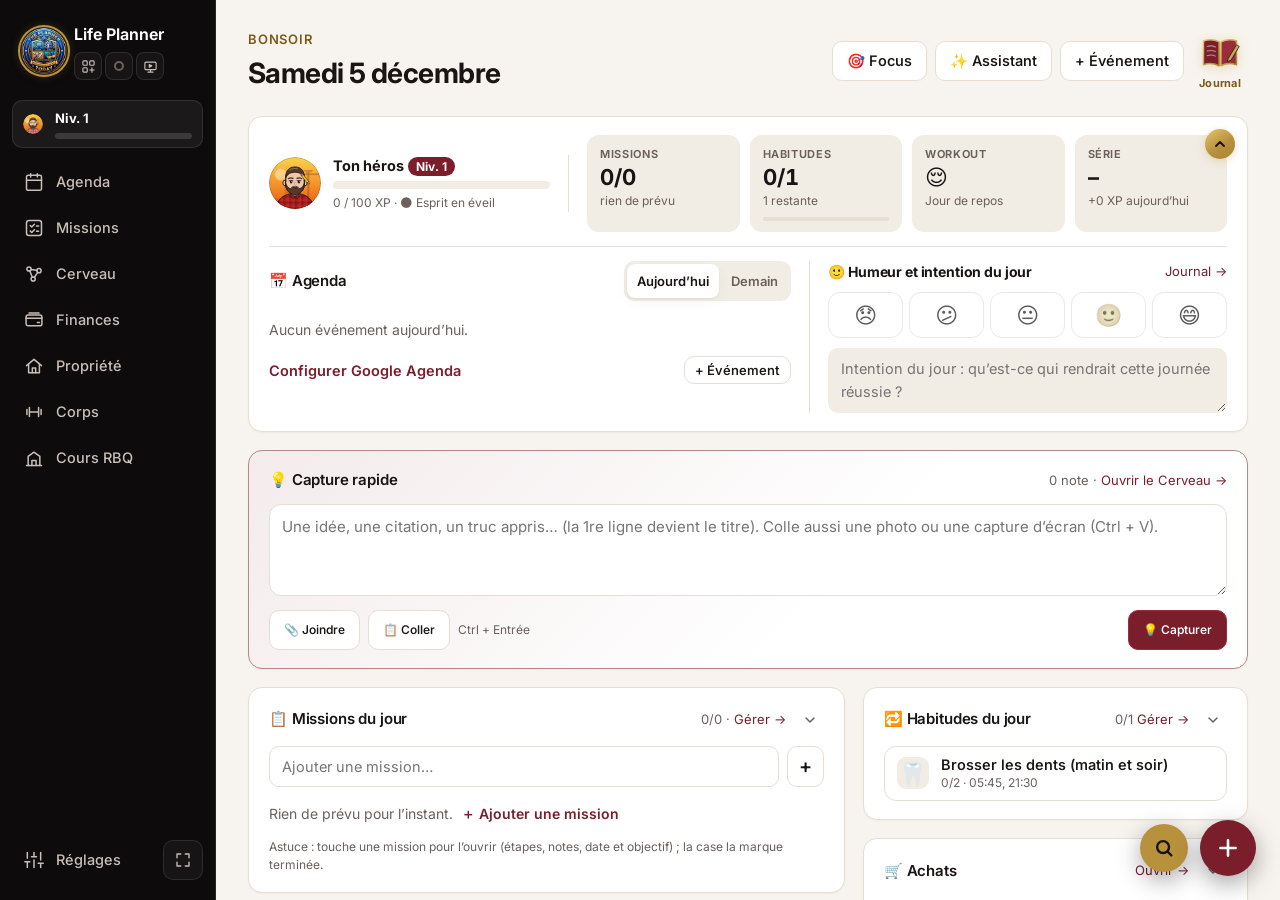
==== index.html @ 1812840e "Gold search button next to the + button; remove the small + and search icons from the menu Co-Author" ====
<!doctype html>
<html lang="fr">
<head>
  <meta charset="utf-8">
  <meta name="viewport" content="width=device-width, initial-scale=1, viewport-fit=cover">
  <title>Life Planner</title>
  <meta name="theme-color" content="#0a0909">
  <link rel="preconnect" href="https://fonts.googleapis.com">
  <link rel="preconnect" href="https://fonts.gstatic.com" crossorigin>
  <link rel="stylesheet" href="https://fonts.googleapis.com/css2?family=Inter:wght@400;500;600;700&display=swap">
  <link rel="manifest" href="manifest.webmanifest">
  <link rel="icon" href="icons/logo.png" type="image/png">
  <link rel="stylesheet" href="css/styles.css">
</head>
<body>
  <div class="app">
    <nav class="rail" id="rail" aria-label="Navigation principale">
      <div class="brand">
        <a href="#/today" class="brand-logo" id="brand-logo" title="Aujourd'hui" aria-label="Aujourd'hui"><img class="logo-img round" src="icons/logo.png" alt="" width="32" height="32"></a>
        <div class="brand-main">
          <span>Life Planner</span>
          <div class="brand-tools">
            <button type="button" class="brand-ico" id="brand-launch" aria-label="Lanceur" title="Lanceur" aria-haspopup="true" aria-expanded="false">
              <svg viewBox="0 0 24 24"><rect x="3" y="3" width="7" height="7" rx="1.5"/><rect x="14" y="3" width="7" height="7" rx="1.5"/><rect x="3" y="14" width="7" height="7" rx="1.5"/><path d="M14 17.5h7M17.5 14v7"/></svg>
            </button>
            <button type="button" class="brand-ico sync-dot" id="sync-dot" aria-label="État de la synchro" title="Synchro"><i></i></button>
            <button type="button" class="brand-ico" id="brand-video" aria-label="Espace vidéo" title="Espace vidéo : un coin réservé pour une vidéo">
              <svg viewBox="0 0 24 24"><rect x="3" y="5" width="18" height="12" rx="2"/><path d="M8 21h8M12 17v4M10 9l4 2-4 2z"/></svg>
            </button>
          </div>
        </div>
      </div>
      <a href="#/hero" data-route="hero" class="hero-mini" id="hero-mini" aria-label="Ton héros"></a>
      <a href="#/today" data-route="today">
        <svg viewBox="0 0 24 24"><circle cx="12" cy="12" r="4"/><path d="M12 2v2M12 20v2M4.9 4.9l1.4 1.4M17.7 17.7l1.4 1.4M2 12h2M20 12h2M4.9 19.1l1.4-1.4M17.7 6.3l1.4-1.4"/></svg>
        <span>Aujourd'hui</span>
      </a>
      <a href="#/missions" data-route="missions">
        <svg viewBox="0 0 24 24"><rect x="3" y="3" width="18" height="18" rx="3"/><path d="M7.5 9l1.8 1.8L12.5 7.5M7.5 15.5l1.8 1.8 3.2-3.3M15 9.5h2.5M15 16h2.5"/></svg>
        <span>Missions</span>
      </a>
      <a href="#/brain" data-route="brain">
        <svg viewBox="0 0 24 24"><circle cx="6" cy="6" r="2.5"/><circle cx="18" cy="8" r="2.5"/><circle cx="11" cy="18" r="2.5"/><path d="M8.4 6.5l7.2 1M7 8.3l2.9 7.4M16.6 10.1l-4.2 5.8"/></svg>
        <span>Cerveau</span>
      </a>
      <a href="#/day" data-route="week">
        <svg viewBox="0 0 24 24"><rect x="3" y="4" width="18" height="18" rx="2"/><path d="M16 2v4M8 2v4M3 10h18"/></svg>
        <span>Agenda</span>
      </a>
      <a href="#/finance" data-route="finance">
        <svg viewBox="0 0 24 24"><rect x="2.5" y="6" width="19" height="13" rx="2.5"/><path d="M2.5 10h19"/><path d="M16 15h2.5"/><path d="M6 3.5h12"/></svg>
        <span>Finances</span>
      </a>
      <a href="#/propriete" data-route="propriete">
        <svg viewBox="0 0 24 24"><path d="M3 11.5 12 4l9 7.5"/><path d="M5.5 9.5V20h13V9.5"/><path d="M10 20v-5.5h4V20"/></svg>
        <span>Propriété</span>
      </a>
      <a href="#/workout" data-route="workout">
        <svg viewBox="0 0 24 24"><path d="M6.5 6.5v11M17.5 6.5v11M3.5 9v6M20.5 9v6M6.5 12h11"/></svg>
        <span>Corps</span>
      </a>
      <a href="#/rbq" data-route="rbq">
        <svg viewBox="0 0 24 24"><path d="M3 21h18"/><path d="M5 21V10l7-5 7 5v11"/><path d="M9.5 21v-6h5v6"/></svg>
        <span>Cours RBQ</span>
      </a>
      <button type="button" class="rail-more" id="rail-more" aria-label="Plus d’onglets">
        <svg viewBox="0 0 24 24"><circle cx="5" cy="12" r="1.6"/><circle cx="12" cy="12" r="1.6"/><circle cx="19" cy="12" r="1.6"/></svg>
        <span>Plus</span>
      </button>
      <div class="rail-foot">
        <a href="#/settings" data-route="settings">
          <svg viewBox="0 0 24 24"><path d="M4 21v-7M4 10V3M12 21v-9M12 8V3M20 21v-5M20 12V3M1 14h6M9 8h6M17 16h6"/></svg>
          <span>Réglages</span>
        </a>
        <button type="button" class="rail-fs" id="brand-fs" aria-label="Plein écran" title="Plein écran (F11)" hidden>
          <svg viewBox="0 0 24 24"><path d="M4 9V4h5M20 9V4h-5M4 15v5h5M20 15v5h-5"/></svg>
        </button>
      </div>
    </nav>
    <main id="view" tabindex="-1"></main>
  </div>
  <button type="button" id="to-top" hidden aria-label="Remonter en haut de la page" title="Remonter en haut"><svg viewBox="0 0 24 24"><path d="M12 19V5M5 12l7-7 7 7"/></svg></button>
  <div id="fab-dock"><button type="button" id="gs-fab" aria-label="Rechercher" title="Rechercher (Ctrl + K)"><svg viewBox="0 0 24 24"><circle cx="11" cy="11" r="6.5"/><path d="m20 20-4.2-4.2"/></svg></button><button type="button" id="qa-fab" aria-label="Ajout rapide" title="Ajout rapide"><svg viewBox="0 0 24 24"><path d="M12 5v14M5 12h14"/></svg></button></div>
  <div id="modal-root"></div>
  <div id="toast" role="status" aria-live="polite"></div>
  <div id="xp-pops" aria-live="polite"></div>
  <script type="module" src="js/app.js"></script>
</body>
</html>
---- css/styles.css ----
/* Thème noir, or et bordeaux : noir profond, bordeaux (couleur principale) et or (touches de luxe).
   Windows en mode sombre : noir. En mode clair : version ivoire assortie (même menu noir). */
:root {
  --bg: #f7f4ef;
  --surface: #ffffff;
  --surface-2: #f1ece4;
  --border: #e6ded3;
  --text: #1a1414;
  --muted: #6b605b;
  --accent: #7a1e2c;
  --accent-soft: #f6e6e8;
  --accent-text: #ffffff;
  --burgundy: #7a1e2c;
  --burgundy-line: #9b2c3a;
  --gold: #b8913d;
  --gold-soft: #faf3e3;
  --gold-text: #7a5a14;
  --gold-border: #e8d7ae;
  --warn: #7a5a14;
  --warn-soft: #faf3e3;
  --danger: #d92d20;
  --ok: #1f7a4d;
  --rail-bg: #0d0b0b;
  --rail-text: #c9bfb9;
  --rail-dim: #8e837d;
  --rail-hover: rgba(255, 255, 255, .06);
  --rail-active: rgba(122, 30, 44, .5);
  --rail-line: rgba(255, 255, 255, .1);
  --shadow: 0 1px 2px rgba(26, 20, 20, .05), 0 4px 14px rgba(26, 20, 20, .04);
  --radius: 14px;
  --rail-w: 216px;
  color-scheme: light;
}
@media (prefers-color-scheme: dark) {
  :root:not([data-theme="light"]) {
    --bg: #0a0909; --surface: #141112; --surface-2: #1b1617; --border: #2a2123;
    --text: #f2ede6; --muted: #a89e98; --accent: #c9505f; --accent-soft: #2a1a1e; --accent-text: #ffffff;
    --burgundy: #7a1e2c; --burgundy-line: #9b2c3a;
    --gold: #c9a24a; --gold-soft: #1f1810; --gold-text: #e6cc8a; --gold-border: #4a3b1a;
    --warn: #e6cc8a; --warn-soft: #241c10; --danger: #f87171; --ok: #6fbf8e;
    --rail-bg: #050404; --rail-text: #b8ada7; --rail-dim: #7a6e68; --rail-hover: rgba(255,255,255,.05); --rail-active: rgba(122,30,44,.32); --rail-line: #231c1d;
    --shadow: 0 1px 2px rgba(0,0,0,.4), 0 4px 16px rgba(0,0,0,.3);
    color-scheme: dark;
  }
}
:root[data-theme="dark"] {
  --bg: #0a0909; --surface: #141112; --surface-2: #1b1617; --border: #2a2123;
  --text: #f2ede6; --muted: #a89e98; --accent: #c9505f; --accent-soft: #2a1a1e; --accent-text: #ffffff;
  --burgundy: #7a1e2c; --burgundy-line: #9b2c3a;
  --gold: #c9a24a; --gold-soft: #1f1810; --gold-text: #e6cc8a; --gold-border: #4a3b1a;
  --warn: #e6cc8a; --warn-soft: #241c10; --danger: #f87171; --ok: #6fbf8e;
  --rail-bg: #050404; --rail-text: #b8ada7; --rail-dim: #7a6e68; --rail-hover: rgba(255,255,255,.05); --rail-active: rgba(122,30,44,.32); --rail-line: #231c1d;
  --shadow: 0 1px 2px rgba(0,0,0,.4), 0 4px 16px rgba(0,0,0,.3);
  color-scheme: dark;
}

* { box-sizing: border-box; }
html, body { height: 100%; margin: 0; }
body {
  background: var(--bg);
  color: var(--text);
  font: 15px/1.5 "Segoe UI Variable Text", "Segoe UI", system-ui, sans-serif;
  -webkit-font-smoothing: antialiased;
  overflow: hidden;
}
h1, h2, h3 { font-family: "Segoe UI Variable Display", "Segoe UI", system-ui, sans-serif; margin: 0; letter-spacing: -.01em; }
h1 { font-size: 28px; font-weight: 650; }
h2 { font-size: 16px; font-weight: 650; }
a { color: var(--accent); text-decoration: none; }
button, input, select, textarea { font: inherit; color: inherit; }
.muted { color: var(--muted); }
[hidden] { display: none !important; }

/* ---------- Mise en page ---------- */
.app { display: flex; height: 100%; }
.rail {
  width: var(--rail-w); flex: none; display: flex; flex-direction: column; gap: 2px;
  padding: 18px 12px; background: var(--surface); border-right: 1px solid var(--border);
}
.brand { display: flex; align-items: center; gap: 10px; font-weight: 650; font-size: 16px; padding: 4px 10px 18px; }
.rail a {
  display: flex; align-items: center; gap: 12px; padding: 10px 12px; border-radius: 10px;
  color: var(--muted); font-weight: 550; min-height: 44px;
}
.rail a svg { width: 20px; height: 20px; fill: none; stroke: currentColor; stroke-width: 1.8; stroke-linecap: round; stroke-linejoin: round; flex: none; }
.rail a:hover { background: var(--surface-2); color: var(--text); }
.rail a.active { background: var(--accent-soft); color: var(--accent); }
.rail .rail-bottom { margin-top: auto; }
main { flex: 1; min-width: 0; overflow-y: auto; padding: 28px 32px 48px; outline: none; }
body.ink-mode .rail { display: none; }
body.ink-mode main { padding: 0; overflow: hidden; }

@media (max-width: 900px) {
  :root { --rail-w: 68px; }
  .rail span, .brand span { display: none; }
  .rail a { justify-content: center; }
  .brand { justify-content: center; padding: 4px 0 18px; }
}
.rail-more { display: none; }
@media (max-width: 600px) {
  .app { flex-direction: column-reverse; }
  .rail { width: 100%; flex-direction: row; justify-content: space-around; padding: 4px 4px calc(4px + env(safe-area-inset-bottom)); border-right: 0; border-top: 1px solid var(--border); gap: 0; }
  .brand { display: none; }
  .rail .rail-bottom { margin-top: 0; }
  /* Barre du bas : 4 onglets + « Plus » (le reste, Réglages et le héros sont dans « Plus ») */
  .rail a.nav-extra, .rail a[data-route="settings"], .rail .hero-mini { display: none !important; }
  .rail a, .rail-more { flex: 1; flex-direction: column; gap: 2px; padding: 6px 2px !important; min-height: 52px; justify-content: center; align-items: center; border-radius: 12px; }
  .rail a span, .rail-more span { display: block !important; font-size: 10.5px; font-weight: 600; }
  .rail-more { display: flex; border: 0; background: none; color: var(--muted); cursor: pointer; font: inherit; }
  .rail-more svg { width: 20px; height: 20px; fill: currentColor; stroke: none; }
  .rail-more.active { background: var(--accent-soft); color: var(--accent); }
  main { padding: 18px 14px 28px; }
  h1 { font-size: 24px; }
  #focus-timer { right: 10px; bottom: calc(76px + env(safe-area-inset-bottom)); }
  body.has-timer #xp-pops { bottom: 160px; }
  #xp-pops { right: 12px; bottom: 80px; }
  #toast { bottom: 84px; }
}
.more-sheet { display: grid; gap: 6px; }
.more-sheet a { display: flex; align-items: center; gap: 14px; padding: 12px 14px; border-radius: 12px; color: var(--text); background: var(--surface-2); font-weight: 600; min-height: 52px; }
.more-sheet a.active { background: var(--accent-soft); color: var(--accent); }
.more-sheet svg { width: 22px; height: 22px; fill: none; stroke: currentColor; stroke-width: 1.8; stroke-linecap: round; stroke-linejoin: round; flex: none; }
.more-sheet svg.avatar { width: 30px; height: 30px; stroke: none; }

/* ---------- En-têtes ---------- */
.page-head { display: flex; align-items: flex-end; justify-content: space-between; gap: 16px; flex-wrap: wrap; margin-bottom: 22px; }
.eyebrow { margin: 0 0 2px; color: var(--muted); font-size: 13px; font-weight: 600; text-transform: uppercase; letter-spacing: .06em; }
.head-actions { display: flex; align-items: center; gap: 8px; flex-wrap: wrap; }
/* Aujourd'hui : bouton image du journal (écrire à la main) */
.journal-btn { display: inline-flex; flex-direction: column; align-items: center; gap: 1px; padding: 2px 6px; border-radius: 12px; color: var(--gold-text, var(--gold)); text-decoration: none; transition: transform .12s, background .12s; }
.journal-btn svg { width: 44px; height: 44px; display: block; filter: drop-shadow(0 2px 6px rgba(201, 162, 74, .3)); }
.journal-btn span { font-size: 11px; font-weight: 700; letter-spacing: .03em; }
.journal-btn:hover, .journal-btn:focus-visible { transform: translateY(-1px) scale(1.05); background: var(--surface-2); }

/* ---------- Boutons & champs ---------- */
.btn {
  display: inline-flex; align-items: center; justify-content: center; gap: 6px;
  min-height: 40px; padding: 0 14px; border-radius: 10px; border: 1px solid var(--border);
  background: var(--surface); color: var(--text); font-weight: 550; cursor: pointer; white-space: nowrap;
}
.btn:hover { background: var(--surface-2); }
.btn.primary { background: var(--accent); border-color: var(--accent); color: var(--accent-text); }
.btn.primary:hover { filter: brightness(1.07); }
.btn.danger { color: var(--danger); }
.btn.icon { width: 40px; padding: 0; font-size: 20px; }
.btn.sm { min-height: 30px; width: 30px; font-size: 16px; border-radius: 8px; }
.btn:disabled { opacity: .5; cursor: default; }
.link { background: none; border: 0; padding: 0; color: var(--accent); cursor: pointer; font-weight: 600; }
input[type="text"], input[type="date"], input[type="time"], input:not([type]), select, textarea {
  border: 1px solid var(--border); background: var(--surface); border-radius: 10px; padding: 9px 12px; min-height: 40px; width: 100%;
}
input:focus, select:focus, textarea:focus { outline: 2px solid var(--accent); outline-offset: -1px; border-color: transparent; }
textarea { resize: vertical; field-sizing: content; min-height: 80px; line-height: 1.55; }
.form { display: grid; gap: 14px; }
.form label { display: grid; gap: 6px; font-size: 13px; font-weight: 600; color: var(--muted); }
.form .row { display: grid; grid-template-columns: 1fr 1fr; gap: 12px; align-items: end; }
.form label.check { display: flex; align-items: center; gap: 8px; min-height: 40px; color: var(--text); font-size: 14px; }
.check input { width: 18px; height: 18px; accent-color: var(--accent); }

/* ---------- Cartes ---------- */
.card { background: var(--surface); border: 1px solid var(--border); border-radius: var(--radius); padding: 18px 20px; box-shadow: var(--shadow); min-width: 0; }
.card-head { display: flex; align-items: center; justify-content: space-between; gap: 8px; margin-bottom: 12px; }
.grid { display: grid; gap: 18px; }
.today-grid { grid-template-columns: repeat(auto-fit, minmax(320px, 1fr)); align-items: start; }
.today-grid .wide { grid-column: 1 / -1; }
.empty, .empty-sm { color: var(--muted); }
.empty { padding: 40px; text-align: center; }
.empty-sm { font-size: 14px; padding: 6px 0; list-style: none; }

.sync { font-size: 12px; color: var(--muted); display: inline-flex; align-items: center; gap: 6px; }
.sync::before { content: ""; width: 8px; height: 8px; border-radius: 50%; background: var(--muted); }
.sync.live::before { background: var(--ok); }
.sync.cache::before { background: var(--warn); }

/* ---------- Événements ---------- */
ul { margin: 0; padding: 0; list-style: none; }
.evs { display: grid; gap: 6px; }
.ev {
  display: flex; gap: 10px; align-items: baseline; padding: 8px 10px; border-radius: 10px; cursor: pointer;
  background: color-mix(in srgb, var(--c) 12%, var(--surface)); border-left: 3px solid var(--c);
}
.ev:hover { background: color-mix(in srgb, var(--c) 20%, var(--surface)); }
.ev-time { font-size: 12px; font-weight: 650; color: var(--muted); min-width: 56px; font-variant-numeric: tabular-nums; }
.ev-title { font-weight: 550; overflow-wrap: anywhere; }
.ev.past { opacity: .55; }

/* ---------- Tâches ---------- */
.add-row { display: flex; gap: 8px; margin-bottom: 10px; }
.tasks { display: grid; gap: 2px; }
.task { border-radius: 10px; }
.task.open { background: var(--surface-2); padding-bottom: 8px; }
.task-row { display: flex; align-items: center; gap: 6px; padding: 2px 2px 2px 2px; border-radius: 8px; }
.task-row:hover { background: var(--surface-2); }
.task label, .sub label { display: flex; align-items: center; gap: 10px; flex: 1; min-width: 0; cursor: pointer; min-height: 36px; }
.task input[type="checkbox"] { width: 20px; height: 20px; flex: none; accent-color: var(--accent); }
.task span { overflow-wrap: anywhere; }
.task-row { align-items: flex-start; }
.task-row > .exp, .task-row > .x { margin-top: 3px; }
.t-main { flex: 1; min-width: 0; display: grid; }
.task .t-title { padding: 6px 0; line-height: 1.35; overflow-wrap: break-word; hyphens: auto; }
.task-meta .t-del2 { min-height: 32px; padding: 0 10px; font-size: 13px; color: var(--danger); }
/* Colonnes étroites (Semaine) : le titre passe avant les boutons */
.day .task-row { gap: 2px; }
.day .task label { gap: 7px; }
.day .task input[type="checkbox"] { width: 18px; height: 18px; }
.day .task-row > .x { display: none; }
.day .task-row > .exp { width: 22px; }
.day .t-chips { padding-left: 25px; }
.day .task-meta label { flex-basis: 100%; }
.t-chips { display: flex; flex-wrap: wrap; gap: 4px; padding: 0 0 6px 30px; margin-top: -4px; min-width: 0; }
/* Étapes d'une mission : dépliées sous la mission par la pastille « ✓ n/m ▾ » */
.t-subs-toggle { cursor: pointer; font: inherit; }
.t-caret { display: inline-block; font-size: 10px; margin-left: 2px; transition: transform .15s; }
.task.subs-open .t-caret { transform: rotate(180deg); }
.t-subs { display: none; list-style: none; margin: -2px 0 8px 30px; padding: 4px 0 4px 12px; border-left: 2px solid var(--gold-border, var(--border)); }
.task.subs-open .t-subs { display: grid; gap: 2px; }
.t-subs label { display: flex; align-items: center; gap: 8px; padding: 3px 0; font-size: 14px; cursor: pointer; }
.t-subs input { width: 16px; height: 16px; flex: none; accent-color: var(--ok); }
.t-subs li.done span { text-decoration: line-through; color: var(--muted); }
.t-chips .chip { max-width: 100%; overflow: hidden; text-overflow: ellipsis; }
.task.done .t-title, .sub.done span { color: var(--muted); text-decoration: line-through; }
.exp { border: 0; background: none; color: var(--muted); width: 30px; height: 30px; border-radius: 8px; cursor: pointer; font-size: 18px; flex: none; transition: transform .15s; }
.exp:hover { background: var(--border); color: var(--text); }
.task.open .exp { transform: rotate(90deg); color: var(--accent); }
.task-detail { padding: 2px 8px 0 32px; display: grid; gap: 6px; }
.sub label { min-height: 30px; font-size: 14px; gap: 8px; }
.sub input[type="checkbox"] { width: 16px !important; height: 16px !important; }
.sub { display: flex; align-items: center; border-radius: 6px; }
.sub:hover .x { opacity: 1; }
.subs { display: grid; }
.sub-bar { height: 4px; border-radius: 9px; background: var(--border); overflow: hidden; }
.sub-bar i { display: block; height: 100%; background: var(--ok); transition: width .3s; }
.add-sub input { min-height: 32px; padding: 5px 10px; font-size: 14px; background: var(--surface); }
.task-detail .notes { min-height: 54px; font-size: 14px; background: var(--surface); }
.hint { font-size: 12px; margin: 8px 0 0; }
.chip.ok { background: color-mix(in srgb, var(--ok) 16%, transparent); color: var(--ok); }
.x { border: 0; background: none; color: var(--muted); font-size: 20px; width: 32px; height: 32px; border-radius: 8px; cursor: pointer; opacity: 0; flex: none; }
.task-row:hover .x, .goal:hover .g-del, .pg:hover .x { opacity: 1; }
@media (hover: none) { .x { opacity: .6; } }
.x:hover { background: var(--surface-2); color: var(--danger); }
.chip { font-size: 12px; padding: 2px 8px; border-radius: 999px; background: var(--surface-2); color: var(--muted); white-space: nowrap; }
.chip.warn { background: var(--warn-soft); color: var(--warn); }

/* ---------- Humeur ---------- */
.moods { display: flex; gap: 6px; flex-wrap: wrap; }
.mood { width: 46px; height: 46px; border-radius: 12px; border: 1px solid var(--border); background: var(--surface); font-size: 22px; cursor: pointer; filter: grayscale(.7); opacity: .7; }
.mood.on { filter: none; opacity: 1; border-color: var(--accent); background: var(--accent-soft); }

/* ---------- Semaine ---------- */
.week { display: grid; grid-template-columns: repeat(7, minmax(150px, 1fr)); gap: 10px; overflow-x: auto; padding-bottom: 8px; }
.day { background: var(--surface); border: 1px solid var(--border); border-radius: 14px; padding: 12px; display: flex; flex-direction: column; gap: 10px; min-height: 340px; }
.day.is-today { border-color: var(--accent); box-shadow: 0 0 0 1px var(--accent); }
.day > header { display: flex; align-items: center; gap: 6px; }
.dow { font-size: 13px; font-weight: 650; color: var(--muted); text-transform: capitalize; }
.dnum { font-size: 22px; font-weight: 650; flex: 1; }
.is-today .dnum { color: var(--accent); }
.day .ev { padding: 6px 8px; flex-direction: column; gap: 0; }
.day .ev-time { min-width: 0; }
.day .task { font-size: 14px; }
.day .task-detail { padding-left: 6px; padding-right: 4px; }
.day .tasks { flex: 1; align-content: start; }
.add-mini input { min-height: 34px; padding: 6px 10px; font-size: 14px; background: var(--surface-2); border-color: transparent; }

/* ---------- Journal ---------- */
.journal-layout { display: grid; grid-template-columns: 250px 1fr; gap: 18px; align-items: start; }
.entries { padding: 10px; max-height: calc(100vh - 160px); overflow-y: auto; }
.entries h2 { padding: 6px 8px 10px; }
.entries a { display: grid; grid-template-columns: 28px 1fr; gap: 0 8px; padding: 8px; border-radius: 10px; color: var(--text); }
.entries a:hover { background: var(--surface-2); }
.entries a.on { background: var(--accent-soft); }
.entries a .m { grid-row: span 2; font-size: 20px; }
.entries a small { color: var(--muted); white-space: nowrap; overflow: hidden; text-overflow: ellipsis; }
.editor { display: grid; gap: 18px; }
.field h3 { font-size: 14px; font-weight: 650; margin-bottom: 8px; }
.field textarea { border-color: transparent; background: var(--surface-2); }
.saved { font-size: 12px; min-height: 18px; }
@media (max-width: 900px) { .journal-layout { grid-template-columns: 1fr; } .entries { max-height: 220px; } }

/* ---------- Pages manuscrites (aperçus) ---------- */
.ink-link { display: flex; gap: 14px; align-items: center; padding: 10px; border-radius: 12px; background: var(--surface-2); color: var(--text); }
.ink-link:hover { background: var(--accent-soft); }
.thumb { width: 72px; aspect-ratio: 1 / 1.414; border-radius: 6px; background: #fffdf8 center / cover no-repeat; border: 1px solid var(--border); flex: none; }
.pages { display: grid; grid-template-columns: repeat(auto-fill, minmax(170px, 1fr)); gap: 16px; margin-bottom: 28px; }
.pg { position: relative; display: grid; gap: 8px; color: var(--text); }
.pg .thumb { width: 100%; border-radius: 10px; box-shadow: var(--shadow); transition: transform .15s; }
.pg:hover .thumb { transform: translateY(-2px); }
.pg .t { font-weight: 600; font-size: 14px; overflow: hidden; text-overflow: ellipsis; white-space: nowrap; }
.pg small { color: var(--muted); }
.pg .x { position: absolute; top: 6px; right: 6px; background: var(--surface); box-shadow: var(--shadow); }
.pg.new .thumb { display: grid; place-items: center; font-size: 40px; color: var(--accent); background: var(--accent-soft); border-style: dashed; }
.section-title { font-size: 14px; color: var(--muted); font-weight: 650; margin: 0 0 12px; text-transform: uppercase; letter-spacing: .05em; }
.bg-pick { display: grid; grid-template-columns: repeat(4, 1fr); gap: 8px; }
.bg-pick label { display: grid; gap: 4px; justify-items: center; font-size: 12px; cursor: pointer; }
.bg-pick input { position: absolute; opacity: 0; pointer-events: none; }
.bg-pick .sw { width: 100%; aspect-ratio: 1 / 1.2; border-radius: 8px; border: 2px solid var(--border); background-color: #fffdf8; }
.bg-pick input:checked + .sw { border-color: var(--accent); }
.sw.lines { background-image: repeating-linear-gradient(#fffdf8 0 9px, #cfd8e6 9px 10px); }
.sw.grid { background-image: linear-gradient(#cfd8e6 1px, transparent 1px), linear-gradient(90deg, #cfd8e6 1px, transparent 1px); background-size: 10px 10px; }
.sw.dots { background-image: radial-gradient(#9aa6ba 1px, transparent 1.2px); background-size: 10px 10px; }

/* ---------- Éditeur manuscrit ---------- */
.ink-shell { display: flex; flex-direction: column; height: 100%; }
.ink-bar {
  display: flex; align-items: center; gap: 8px; padding: 8px 12px; flex-wrap: wrap;
  background: var(--surface); border-bottom: 1px solid var(--border); box-shadow: var(--shadow); z-index: 1;
}
.ink-title { max-width: 240px; font-weight: 600; border-color: transparent !important; background: transparent !important; }
.seg { display: inline-flex; background: var(--surface-2); border-radius: 12px; padding: 3px; gap: 2px; }
.seg button {
  min-width: 42px; height: 40px; border: 0; border-radius: 9px; background: transparent; cursor: pointer;
  display: grid; place-items: center; color: var(--muted);
}
.seg button svg { width: 20px; height: 20px; fill: none; stroke: currentColor; stroke-width: 1.8; stroke-linecap: round; stroke-linejoin: round; }
.seg button.on { background: var(--surface); color: var(--accent); box-shadow: var(--shadow); }
.seg button:disabled { opacity: .35; }
.swatch { width: 28px; height: 28px; border-radius: 50%; background: var(--sw); border: 2px solid var(--surface); box-shadow: 0 0 0 1px var(--border); }
.seg button.on .swatch { box-shadow: 0 0 0 2px var(--accent); }
.dot { border-radius: 50%; background: currentColor; }
.ink-bar .spacer { flex: 1; }
.ink-bar select { width: auto; min-height: 40px; }
.ink-scroll { flex: 1; overflow: auto; background: var(--surface-2); padding: 24px 12px 60px; display: flex; flex-direction: column; align-items: center; gap: 16px; overscroll-behavior: contain; }
.ink-page { flex: none; /* la page garde sa vraie hauteur : sinon elle rétrécit et rien ne défile */ box-shadow: 0 2px 6px rgba(0,0,0,.08), 0 12px 32px rgba(0,0,0,.08); border-radius: 4px; overflow: hidden; line-height: 0; }
.ink-page canvas { touch-action: none; cursor: crosshair; display: block; }

/* ---------- Objectifs ---------- */
.goal-groups { display: grid; grid-template-columns: repeat(auto-fit, minmax(300px, 1fr)); gap: 18px; align-items: start; }
.goal { display: grid; grid-template-columns: 1fr auto; gap: 6px 8px; align-items: center; padding: 10px 0; border-bottom: 1px solid var(--border); }
.goal:last-child { border-bottom: 0; }
.goal .title { font-weight: 550; overflow-wrap: anywhere; }
.goal .pct { font-size: 13px; color: var(--muted); font-variant-numeric: tabular-nums; }
/* Curseur de progression : seule la pastille est attrapable, pour que le défilement au doigt ne le fasse plus bouger par accident */
.goal input[type="range"] { grid-column: 1 / -1; width: 100%; height: 32px; margin: 0; -webkit-appearance: none; appearance: none; background: transparent; pointer-events: none; touch-action: pan-y; }
.goal input[type="range"]::-webkit-slider-runnable-track { height: 6px; border-radius: 99px; background: linear-gradient(to right, var(--accent) var(--v, 0%), var(--border) var(--v, 0%)); }
.goal input[type="range"]::-moz-range-track { height: 6px; border-radius: 99px; background: var(--border); }
.goal input[type="range"]::-moz-range-progress { height: 6px; border-radius: 99px; background: var(--accent); }
.goal input[type="range"]::-webkit-slider-thumb { -webkit-appearance: none; appearance: none; pointer-events: auto; width: 26px; height: 26px; margin-top: -10px; border-radius: 50%; background: var(--accent); border: 3px solid var(--surface); box-shadow: 0 1px 4px rgba(0,0,0,.35); cursor: grab; }
.goal input[type="range"]::-moz-range-thumb { pointer-events: auto; width: 20px; height: 20px; border-radius: 50%; background: var(--accent); border: 3px solid var(--surface); box-shadow: 0 1px 4px rgba(0,0,0,.35); cursor: grab; }
.goal input[type="range"]:focus-visible { outline: 2px solid var(--accent); outline-offset: 2px; border-radius: 8px; }
.bar { height: 6px; border-radius: 99px; background: var(--surface-2); overflow: hidden; grid-column: 1 / -1; }
.bar i { display: block; height: 100%; background: var(--accent); border-radius: 99px; }
.goal.mini { grid-template-columns: 1fr auto; border: 0; padding: 6px 0; }
.bar i { transition: width .4s; }
.goal-toggle { grid-column: 1 / -1; justify-self: start; display: flex; align-items: center; gap: 6px; border: 0; background: none; color: var(--muted); font-size: 13px; font-weight: 600; padding: 4px 6px 4px 0; cursor: pointer; min-height: 32px; }
.goal-toggle:hover { color: var(--accent); }
.goal-toggle .exp { width: 22px; height: 22px; font-size: 16px; display: inline-grid; place-items: center; }
.goal.open .goal-toggle { color: var(--accent); }
.goal.open .goal-toggle .exp { transform: rotate(90deg); color: var(--accent); }
.goal-missions { grid-column: 1 / -1; display: grid; gap: 8px; padding: 4px 0 2px; }
.add-mission { display: flex; flex-wrap: wrap; gap: 6px; }
.add-mission input[name="t"] { flex: 1 1 200px; min-width: 0; }
.add-mission input[type="date"] { width: auto; flex: 1 1 120px; min-width: 0; }
.add-mission .btn.icon { width: 40px; flex: none; }
.link-mission { font-size: 14px; color: var(--muted); }
.task-meta { display: flex; flex-wrap: wrap; gap: 8px; font-size: 13px; }
.task-meta label { display: flex; align-items: center; gap: 6px; flex: 1 1 160px; min-width: 0; min-height: 0; cursor: default; }
.task-meta select, .task-meta input { min-height: 32px; padding: 4px 8px; font-size: 13px; background: var(--surface); flex: 1; min-width: 0; }
.goal-chip { background: var(--accent-soft); color: var(--accent); }

/* ---------- Réglages ---------- */
.settings { display: grid; gap: 18px; max-width: 760px; }
.steps { margin: 0 0 16px; padding-left: 20px; color: var(--muted); display: grid; gap: 6px; }
.steps li { list-style: decimal; }
.steps code, code { background: var(--surface-2); padding: 1px 6px; border-radius: 6px; font-size: 13px; color: var(--text); }
.cal-list { display: grid; gap: 4px; margin-top: 8px; }
.cal-list label { display: flex; align-items: center; gap: 10px; padding: 6px 0; }
.cal-list .c { width: 12px; height: 12px; border-radius: 4px; flex: none; }
.cal-list input { width: 18px; height: 18px; accent-color: var(--accent); }
.status-line { display: flex; align-items: center; gap: 10px; flex-wrap: wrap; margin-top: 14px; }

/* ---------- Gamification ---------- */
.avatar { display: block; border-radius: 50%; flex: none; }
.xp-bar { height: 8px; border-radius: 99px; background: var(--surface-2); overflow: hidden; }
.xp-bar i { display: block; height: 100%; border-radius: 99px; background: linear-gradient(90deg, var(--accent), #f59e0b); transition: width .5s; }
.hero-mini { display: flex !important; align-items: center; gap: 10px; padding: 8px 10px !important; margin-bottom: 10px; background: var(--surface-2); color: var(--text) !important; }
.hero-mini .hm-text { flex: 1; display: grid; gap: 4px; font-size: 13px; min-width: 0; }
.hero-mini .xp-bar { height: 6px; background: var(--border); }
@media (max-width: 900px) { .hero-mini { padding: 4px !important; background: none; } .hero-mini .hm-text { display: none; } }
@media (max-width: 600px) { .hero-mini { margin: 0; } }

.hero-card { display: flex; align-items: center; gap: 16px; color: var(--text); flex-wrap: wrap; }
.hero-card:hover { border-color: var(--accent); }
.hc-main { flex: 1; min-width: 200px; display: grid; gap: 6px; }
.hc-top { display: flex; align-items: baseline; gap: 10px; flex-wrap: wrap; }
.lvl { background: var(--accent); color: var(--accent-text); font-size: 12px; font-weight: 700; padding: 2px 8px; border-radius: 99px; }
.hc-sub { font-size: 12px; margin: 0; }
.hc-stats { display: flex; gap: 22px; }
.hc-stats div, .stat-grid div { display: grid; text-align: center; }
.hc-stats b { font-size: 20px; }
.hc-stats small, .stat-grid small { color: var(--muted); font-size: 12px; }

.hero-layout { display: grid; grid-template-columns: 300px 1fr; gap: 18px; align-items: start; }
.hero-right { display: grid; gap: 18px; min-width: 0; }
.hero-id { display: flex; flex-direction: column; align-items: center; gap: 10px; text-align: center; position: sticky; top: 0; }
.hero-id .avatar { box-shadow: 0 8px 30px rgba(122, 30, 44, .3); }
.hero-name { text-align: center; font-weight: 650; font-size: 18px; border-color: transparent !important; background: transparent !important; }
.hero-name:hover, .hero-name:focus { background: var(--surface-2) !important; }
.lvl-big { font-size: 26px; font-weight: 750; color: var(--accent); }
.stat-grid { display: grid; grid-template-columns: repeat(3, 1fr); gap: 12px 8px; width: 100%; margin-top: 8px; padding-top: 14px; border-top: 1px solid var(--border); }
.stat-grid b { font-size: 18px; }
@media (max-width: 900px) { .hero-layout { grid-template-columns: 1fr; } .hero-id { position: static; } }

.opt-group { margin-bottom: 14px; }
.opt-group h3 { font-size: 13px; color: var(--muted); font-weight: 650; margin-bottom: 8px; }
.opts { display: flex; flex-wrap: wrap; gap: 8px; }
.opt { position: relative; border: 2px solid var(--border); background: var(--surface); border-radius: 14px; padding: 4px; cursor: pointer; display: grid; place-items: center; min-width: 44px; min-height: 44px; }
.opt.on { border-color: var(--accent); background: var(--accent-soft); }
.opt .swatch { width: 30px; height: 30px; background: var(--sw); }
.opt:disabled { cursor: not-allowed; }
.opt:disabled > :first-child { opacity: .3; filter: grayscale(1); }
.lock { position: absolute; inset: auto 0 -2px 0; font-size: 10px; font-weight: 700; color: var(--muted); }

.badges { display: grid; grid-template-columns: repeat(auto-fill, minmax(140px, 1fr)); gap: 10px; }
.badge { display: grid; justify-items: center; text-align: center; gap: 2px; padding: 12px 8px; border-radius: 14px; background: var(--surface-2); opacity: .45; filter: grayscale(1); }
.badge.on { opacity: 1; filter: none; background: var(--accent-soft); }
.badge .bi { font-size: 30px; }
.badge b { font-size: 13px; }
.badge small { font-size: 11px; color: var(--muted); }
.rules li { display: grid; grid-template-columns: auto 1fr auto; gap: 10px; padding: 7px 0; border-bottom: 1px solid var(--border); font-size: 14px; }
.rules li:last-child { border-bottom: 0; }
.rules b { color: var(--accent); white-space: nowrap; }

#xp-pops { position: fixed; right: 20px; bottom: 20px; display: grid; gap: 8px; z-index: 70; pointer-events: none; justify-items: end; }
.xp-pop { display: grid; background: linear-gradient(135deg, #7a1e2c, #c9a24a); color: #fff; padding: 8px 14px; border-radius: 14px; box-shadow: 0 8px 24px rgba(122,30,44,.4); animation: popin .35s cubic-bezier(.3,1.6,.6,1); transition: .4s; }
.xp-pop b { font-size: 17px; }
.xp-pop small { font-size: 12px; opacity: .9; max-width: 220px; white-space: nowrap; overflow: hidden; text-overflow: ellipsis; }
.xp-pop.neg { background: var(--surface-2); color: var(--muted); box-shadow: var(--shadow); }
.xp-pop.out { opacity: 0; transform: translateY(-16px); }
@keyframes popin { from { opacity: 0; transform: translateY(20px) scale(.8); } }
.levelup { text-align: center; display: grid; justify-items: center; gap: 4px; }
.levelup h2 { font-size: 32px; margin: 0; }
.burst { padding: 14px; border-radius: 50%; background: radial-gradient(circle, rgba(245,158,11,.35), transparent 70%); animation: popin .6s cubic-bezier(.3,1.6,.6,1); }
.unlocks { margin-top: 8px; padding: 10px 14px; border-radius: 12px; background: var(--accent-soft); font-size: 14px; }

/* ---------- Évolution de l'avatar ---------- */
.evo-bar i { background: linear-gradient(90deg, #8b5cf6, #f5b301); }
.evo-chip { font-size: 12px; font-weight: 650; padding: 2px 8px; border-radius: 99px; background: color-mix(in srgb, #8b5cf6 16%, transparent); color: #7c3aed; }
:root[data-theme="dark"] .evo-chip { color: #c4b5fd; }
@media (prefers-color-scheme: dark) { :root:not([data-theme="light"]) .evo-chip { color: #c4b5fd; } }
.evo-steps { display: grid; grid-template-columns: repeat(auto-fill, minmax(130px, 1fr)); gap: 10px; margin-bottom: 12px; }
.evo-step { display: grid; justify-items: center; text-align: center; gap: 4px; padding: 12px 8px; border-radius: 14px; background: var(--surface-2); opacity: .5; }
.evo-step .avatar { filter: grayscale(1); }
.evo-step.on { opacity: 1; }
.evo-step.on .avatar { filter: none; }
.evo-step.cur { background: var(--accent-soft); outline: 2px solid var(--accent); }
.evo-step b { font-size: 13px; }
.evo-step small { font-size: 11px; color: var(--muted); }
.check-line { display: flex; align-items: center; gap: 8px; font-size: 14px; cursor: pointer; }
.check-line input { width: 18px; height: 18px; accent-color: var(--accent); }
.evo-pair { display: flex; align-items: center; gap: 10px; }
.evo-pair > .avatar { opacity: .6; }
.evo-arrow { font-size: 22px; color: var(--muted); }
.burst.evo { background: radial-gradient(circle, rgba(139, 92, 246, .4), transparent 70%); }

/* ---------- Cerveau (second cerveau) ---------- */
.brain-top { display: grid; grid-template-columns: repeat(auto-fit, minmax(300px, 1fr)); gap: 18px; align-items: start; margin-bottom: 20px; }
.evo-card .hc-main { min-width: 160px; }
.capture textarea { width: 100%; resize: vertical; min-height: 76px; border: 1px solid transparent; background: var(--surface-2); border-radius: 12px; padding: 10px 12px; }
.capture textarea:focus { outline: 2px solid var(--accent); outline-offset: -1px; }
.capture-foot { display: flex; align-items: center; justify-content: space-between; gap: 8px; margin-top: 8px; font-size: 12px; }
.redisc { display: block; color: var(--text); padding: 12px 14px; border-radius: 12px; background: var(--surface-2); margin-bottom: 10px; }
.redisc:hover { outline: 2px solid var(--accent); }
.redisc p { margin: 4px 0 0; font-size: 14px; color: var(--muted); }
.brain-bar { display: grid; gap: 10px; margin-bottom: 16px; }
.brain-bar input[type="search"] { max-width: none; }
.filters { display: flex; flex-wrap: wrap; gap: 6px; }
.chip-btn { border: 1px solid var(--border); background: var(--surface); border-radius: 99px; padding: 5px 12px; font-size: 13px; cursor: pointer; min-height: 32px; }
.chip-btn small { color: var(--muted); margin-left: 2px; }
.chip-btn:hover { background: var(--surface-2); }
.chip-btn.on { background: var(--accent); border-color: var(--accent); color: var(--accent-text); }
.chip-btn.on small { color: inherit; opacity: .8; }
.tag { color: #7c3aed; font-size: 13px; font-weight: 550; cursor: pointer; }
:root[data-theme="dark"] .tag { color: #c4b5fd; }
@media (prefers-color-scheme: dark) { :root:not([data-theme="light"]) .tag { color: #c4b5fd; } }
.note-grid { display: grid; grid-template-columns: repeat(auto-fill, minmax(250px, 1fr)); gap: 14px; }
.note-grid > .empty, .note-grid > .brain-empty { grid-column: 1 / -1; }
.note-card { display: flex; flex-direction: column; gap: 6px; background: var(--surface); border: 1px solid var(--border); border-radius: 14px; padding: 14px 16px; color: var(--text); box-shadow: var(--shadow); min-height: 130px; }
.note-card:hover { border-color: var(--accent); }
.note-card.pinned { border-color: color-mix(in srgb, var(--accent) 45%, var(--border)); }
.note-card .chip { align-self: flex-start; }
.nc-head { display: flex; align-items: baseline; gap: 8px; }
.nc-head b { flex: 1; min-width: 0; overflow: hidden; text-overflow: ellipsis; white-space: nowrap; }
.note-card p { margin: 0; font-size: 14px; color: var(--muted); flex: 1; overflow-wrap: anywhere; }
.nc-foot { display: flex; align-items: center; gap: 8px; font-size: 12px; flex-wrap: wrap; }
.nc-foot .tag { font-size: 12px; }
.grow { flex: 1; min-width: 0; }
.brain-empty ol { padding-left: 20px; display: grid; gap: 6px; }
.brain-empty code, .note-side code { background: var(--surface-2); padding: 1px 5px; border-radius: 5px; font-size: 13px; }

.note-head { align-items: flex-end; }
.note-head .grow { flex: 1 1 520px; }
.note-title { font-size: 26px; font-weight: 650; border-color: transparent !important; background: transparent !important; padding-left: 0 !important; width: 100%; font-family: "Segoe UI Variable Display", "Segoe UI", system-ui, sans-serif; }
.note-title:focus { background: var(--surface-2) !important; padding-left: 10px !important; }
.inbox-banner { display: flex; align-items: center; gap: 10px; flex-wrap: wrap; background: var(--warn-soft); color: var(--text); border-radius: 12px; padding: 10px 14px; margin-bottom: 16px; font-size: 14px; }
.inbox-banner span { flex: 1; min-width: 200px; }
.note-layout { display: grid; grid-template-columns: minmax(0, 1fr) 300px; gap: 18px; align-items: start; }
@media (max-width: 1000px) { .note-layout { grid-template-columns: 1fr; } }
.note-main { display: grid; gap: 12px; }
.seg { display: inline-flex; background: var(--surface-2); border-radius: 10px; padding: 3px; justify-self: start; }
.seg button { border: 0; background: none; padding: 6px 14px; border-radius: 8px; cursor: pointer; font-size: 14px; color: var(--muted); min-height: 34px; }
.seg button.on { background: var(--surface); color: var(--text); box-shadow: var(--shadow); font-weight: 600; }
#n-body { width: 100%; min-height: 55vh; resize: vertical; border: 0; background: transparent; font-size: 16px; line-height: 1.65; padding: 4px 0; outline: none; }
.suggest { display: flex; flex-wrap: wrap; align-items: center; gap: 6px; padding: 8px 10px; border-radius: 12px; background: var(--surface-2); font-size: 13px; }
.suggest button { border: 1px solid var(--border); background: var(--surface); border-radius: 99px; padding: 4px 10px; cursor: pointer; min-height: 32px; }
.suggest button:hover { border-color: var(--accent); }
.note-read { font-size: 16px; line-height: 1.7; min-height: 30vh; overflow-wrap: anywhere; }
.note-read p { margin: 0 0 10px; }
.note-read h3 { font-size: 18px; margin: 16px 0 6px; }
.note-read ul { margin: 0 0 10px; padding-left: 22px; }
.note-read blockquote { margin: 0 0 10px; padding: 4px 14px; border-left: 3px solid var(--accent); color: var(--muted); font-style: italic; }
.wl { font-weight: 600; border-bottom: 1px solid color-mix(in srgb, var(--accent) 40%, transparent); }
.wl.missing { color: var(--muted); border-bottom-style: dashed; }
.note-side { display: grid; gap: 12px; }
.note-left { display: grid; gap: 18px; min-width: 0; }
.arch-banner { display: flex; align-items: center; gap: 10px; flex-wrap: wrap; background: var(--surface-2); border: 1px dashed var(--border); border-radius: 12px; padding: 10px 14px; margin-bottom: 16px; font-size: 14px; color: var(--muted); }
.arch-banner b { color: var(--text); }
.arch-banner .btn { margin-left: auto; min-height: 32px; padding: 0 12px; font-size: 13px; }
.arch-chip { border-style: dashed; color: var(--muted); }
.project-panel { display: grid; gap: 12px; border-color: color-mix(in srgb, var(--accent) 35%, var(--border)); }
.project-panel .card-head { margin-bottom: 0; }
.proj-bar { height: 10px; }
.pgoal { display: grid; gap: 6px; padding: 10px 12px; border-radius: 12px; background: var(--surface-2); }
.pg-head { display: flex; align-items: center; gap: 8px; }
.pg-head a { flex: 1; min-width: 0; font-weight: 600; color: var(--text); overflow-wrap: anywhere; }
.pg-head a:hover { color: var(--accent); }
.pg-head .pct { font-size: 13px; color: var(--muted); font-variant-numeric: tabular-nums; }
.pgoal:hover .pg-unlink { opacity: 1; }
.pgoal .bar { background: var(--border); }
.pgoal .add-mission input { background: var(--surface); }
.proj-new { display: flex; flex-wrap: wrap; gap: 8px; }
.proj-new input { flex: 1 1 220px; min-width: 0; }
.proj-new select { width: auto; }
.proj-link { font-size: 14px; color: var(--muted); }
.proj-chip { grid-column: 1 / -1; justify-self: start; background: color-mix(in srgb, #f97316 14%, transparent); color: #c2410c; max-width: 100%; overflow: hidden; text-overflow: ellipsis; }
:root[data-theme="dark"] .proj-chip { color: #fdba74; }
@media (prefers-color-scheme: dark) { :root:not([data-theme="light"]) .proj-chip { color: #fdba74; } }
.goal-sec { font-size: 15px; color: var(--muted); margin: 6px 0 10px; text-transform: uppercase; letter-spacing: .05em; }
.goal-groups + .goal-sec { margin-top: 26px; }
.proj-group h2 a { color: var(--text); }
.proj-group h2 a:hover { color: var(--accent); }
.proj-group-bar { margin-bottom: 4px; height: 8px; }
.hz-chip { grid-column: 1 / -1; justify-self: start; }
.goal-settings { display: flex; flex-wrap: wrap; gap: 8px; }
.goal-settings .goal-proj { flex: 1 1 140px; min-width: 0; }
.pg-hz { width: auto; min-height: 30px; padding: 2px 6px; font-size: 12px; color: var(--muted); }
.goal-proj { display: flex; align-items: center; gap: 6px; font-size: 13px; }
.goal-proj select { min-height: 32px; padding: 4px 8px; font-size: 13px; flex: 1; min-width: 0; }
.nc-proj { display: grid; grid-template-columns: 1fr auto; gap: 4px 8px; font-size: 12px; align-items: center; }
.nc-proj .bar { grid-column: 1 / -1; }
.note-side .card { padding: 14px 16px; }
.note-side h3 { font-size: 13px; color: var(--muted); font-weight: 650; margin-bottom: 8px; }
.side-link { display: grid; width: 100%; text-align: left; padding: 7px 10px; border-radius: 10px; color: var(--text); font-size: 14px; border: 0; background: none; cursor: pointer; }
.side-link:hover { background: var(--surface-2); }
.side-link small { color: var(--muted); font-size: 12px; }
.side-link.missing { color: var(--muted); }
.side-rel { display: flex; align-items: center; justify-content: space-between; gap: 8px; padding: 4px 0; font-size: 14px; }
.side-rel .btn { min-height: 30px; padding: 0 10px; font-size: 13px; }
.note-info { font-size: 12px; }
@media (max-width: 600px) { .rail a { padding: 10px 6px; } .note-title { font-size: 22px; } }

/* ---------- Citation du moment ---------- */
.quote-card { position: relative; display: grid; grid-template-columns: 1fr auto; gap: 8px 16px; align-items: end;
  background: linear-gradient(135deg, color-mix(in srgb, var(--accent) 10%, var(--surface)), var(--surface) 70%); }
.q-body { display: grid; gap: 4px; transition: opacity .25s; min-width: 0; }
.q-body.fade { opacity: 0; }
.q-cat { font-size: 12px; font-weight: 650; color: var(--muted); text-transform: uppercase; letter-spacing: .05em; }
.q-body blockquote { margin: 0; font-family: Georgia, "Segoe UI", serif; font-size: 19px; line-height: 1.45; font-style: italic; }
.q-body cite { font-style: normal; font-size: 13px; color: var(--muted); }
.q-actions { display: flex; align-items: center; gap: 6px; flex-wrap: wrap; }
.q-save { font-size: 15px; }
.q-arrow { border: 1px solid var(--border); background: var(--surface); color: var(--text); width: 40px; height: 40px; border-radius: 50%; cursor: pointer; font-size: 24px; line-height: 1; display: grid; place-items: center; padding: 0 0 3px; }
.q-arrow:hover:not(:disabled) { background: var(--surface-2); border-color: var(--accent); color: var(--accent); }
.q-arrow:disabled { opacity: .3; cursor: default; }
.q-save.saved { color: var(--ok); font-weight: 700; opacity: .7; }
.q-opt { border: 0; background: none; color: var(--muted); opacity: .45; width: 32px; height: 32px; border-radius: 8px; cursor: pointer; font-size: 18px; }
.q-opt:hover, .q-opt[aria-expanded="true"] { opacity: 1; background: var(--surface-2); }
.q-menu { position: absolute; right: 16px; top: calc(100% - 12px); z-index: 20; display: grid; gap: 6px; background: var(--surface); border: 1px solid var(--border); border-radius: 14px; padding: 12px 14px; box-shadow: 0 10px 30px rgba(0,0,0,.18); font-size: 14px; min-width: 230px; }
.q-menu b { font-size: 12px; color: var(--muted); text-transform: uppercase; letter-spacing: .05em; margin-top: 4px; }
.q-menu label { display: flex; align-items: center; gap: 8px; cursor: pointer; min-height: 30px; }
.q-menu select { min-height: 34px; padding: 4px 8px; }
@media (max-width: 600px) { .quote-card { grid-template-columns: 1fr; } .q-body blockquote { font-size: 17px; } }

/* ---------- Assistant ---------- */
.assist { padding: 6px 8px 6px 14px; box-shadow: none; background: var(--surface-2); border-color: transparent; display: grid; gap: 6px; }
.assist:focus-within { border-color: var(--accent); background: var(--surface); }
.as-ico { font-size: 16px; align-self: center; opacity: .7; cursor: help; }
.as-form textarea { border: 0 !important; background: transparent !important; min-height: 36px !important; height: 36px; padding: 7px 4px !important; font-size: 14px; }
.as-form textarea:focus { outline: none; }
.as-send { flex: none; width: 34px; height: 34px; border-radius: 50%; border: 0; background: var(--accent); color: var(--accent-text); font-size: 17px; font-weight: 700; cursor: pointer; align-self: center; opacity: .85; }
.as-send:hover { opacity: 1; }
.as-log { display: flex; flex-direction: column; gap: 6px; max-height: 180px; overflow-y: auto; padding: 2px 6px 0 0; }
.as-log.all { max-height: 320px; }
.as-log .as-msg { font-size: 14px; padding: 6px 11px; }
.as-tools { display: flex; gap: 14px; justify-content: flex-end; padding: 0 6px 2px; }
.as-link { border: 0; background: none; color: var(--muted); font-size: 12px; cursor: pointer; padding: 2px 0; }
.as-link:hover { color: var(--accent); text-decoration: underline; }
.as-hint { font-size: 14px; }
.as-msg { max-width: 85%; padding: 8px 13px; border-radius: 16px; font-size: 15px; line-height: 1.45; overflow-wrap: anywhere; }
.as-msg.user { align-self: flex-end; background: var(--accent); color: var(--accent-text); border-bottom-right-radius: 5px; }
.as-msg.bot { align-self: flex-start; background: var(--surface-2); border-bottom-left-radius: 5px; }
.as-msg.error { align-self: flex-start; background: color-mix(in srgb, var(--danger) 14%, transparent); color: var(--danger); }
.as-act { align-self: flex-start; font-size: 13px; color: var(--ok); background: color-mix(in srgb, var(--ok) 12%, transparent); padding: 3px 10px; border-radius: 99px; max-width: 100%; overflow-wrap: anywhere; }
.typing { display: flex; gap: 4px; padding: 12px 14px; }
.typing i { width: 7px; height: 7px; border-radius: 50%; background: var(--muted); animation: blink 1.2s infinite; }
.typing i:nth-child(2) { animation-delay: .2s; } .typing i:nth-child(3) { animation-delay: .4s; }
@keyframes blink { 0%, 80%, 100% { opacity: .25; } 40% { opacity: 1; } }
.as-form { display: flex; gap: 8px; align-items: flex-end; }
.as-form textarea { flex: 1; resize: none; max-height: 160px; line-height: 1.4; }

/* ---------- Fenêtre d'édition d'une mission ---------- */
.task-modal { width: min(540px, 100%); display: grid; gap: 16px; }
.tm-head { display: flex; align-items: flex-start; gap: 12px; }
.tm-cb { width: 24px; height: 24px; margin-top: 7px; flex: none; accent-color: var(--accent); cursor: pointer; }
.tm-title { flex: 1; min-width: 0; resize: none; overflow: hidden; border-color: transparent !important; background: transparent !important; font-size: 20px; font-weight: 650; line-height: 1.35; padding: 4px 8px !important; font-family: "Segoe UI Variable Display", "Segoe UI", system-ui, sans-serif; }
.tm-title:hover, .tm-title:focus { background: var(--surface-2) !important; }
.tm-close { border: 0; background: none; color: var(--muted); font-size: 26px; width: 38px; height: 38px; border-radius: 10px; cursor: pointer; flex: none; }
.tm-close:hover { background: var(--surface-2); color: var(--text); }
.tm-meta { display: grid; grid-template-columns: 1fr 1fr; gap: 10px; }
.tm-meta label { display: grid; gap: 4px; font-size: 13px; color: var(--muted); font-weight: 600; min-width: 0; }
.tm-meta input, .tm-meta select { min-height: 40px; color: var(--text); font-weight: 400; min-width: 0; width: 100%; }
@media (max-width: 480px) { .tm-meta { grid-template-columns: 1fr; } }
.tm-sec { display: grid; gap: 6px; }
.tm-sec h3 { font-size: 13px; color: var(--muted); font-weight: 650; display: flex; gap: 8px; align-items: baseline; }
.tm-sec .sub label { min-height: 36px; font-size: 15px; }
.tm-sec .sub input[type="checkbox"] { width: 18px !important; height: 18px !important; accent-color: var(--accent); }
.tm-sec .sub .x { opacity: .5; }
.tm-sec .add-sub input { min-height: 38px; }
.tm-sec .notes { min-height: 90px; font-size: 14px; resize: vertical; }
.task-modal .tm-actions { justify-content: space-between; margin-top: 0; flex-wrap: wrap; gap: 8px; }
/* « En événement » : formulaire dans la fenêtre de la mission */
.tm-ev { margin-top: 10px; }
.tm-ev-row { display: flex; gap: 10px; flex-wrap: wrap; align-items: end; }
.tm-ev-row > label { flex: 1 1 140px; }
.tm-ev-all, .tm-ev-keep { display: flex !important; flex-direction: row !important; align-items: center; gap: 8px; font-weight: 500; }
.tm-ev-all input, .tm-ev-keep input { width: 18px; height: 18px; flex: none; }
.tm-ev-times[hidden] { display: none; }
/* « Devenir une étape » : choix de la mission */
.tm-pick-title { font-size: 17px; margin: 0; flex: 1; min-width: 0; }
.tm-pick-q { width: 100%; margin: 12px 0 8px; }
.tm-pick-row { width: 100%; text-align: left; font: inherit; color: inherit; background: none; border-bottom: 1px solid var(--border); }
.tm-pick-row:hover { background: var(--surface-2); }
.tm-pick-row .pick-txt { display: grid; }
.task .exp { font-size: 20px; }

/* ---------- Minuteur de focus ---------- */
.tm-focus-row { display: flex; flex-wrap: wrap; gap: 6px; align-items: center; }
.tm-focus-row .btn { min-height: 38px; padding: 0 12px; }
.tm-focus-custom { display: flex; gap: 4px; }
.tm-focus-custom input { width: 70px; min-height: 38px; padding: 4px 8px; }
.focus-chip { background: color-mix(in srgb, #e11d48 14%, transparent); color: #e11d48; }
#focus-timer { position: fixed; right: 20px; bottom: 20px; z-index: 65; display: flex; align-items: center; gap: 12px; padding: 10px 12px 10px 10px; border-radius: 18px; background: var(--surface); border: 1px solid var(--border); box-shadow: 0 10px 34px rgba(0,0,0,.22); width: min(360px, calc(100vw - 32px)); animation: popin .3s; }
#focus-timer[hidden] { display: none; }
.focus-timer.work { --tc: #e11d48; }
.focus-timer.break { --tc: #16a34a; }
.ft-ring { --p: 0; flex: none; width: 56px; height: 56px; border-radius: 50%; display: grid; place-items: center; background: conic-gradient(var(--tc) calc(var(--p) * 1%), var(--surface-2) 0); }
.ft-ring span { width: 46px; height: 46px; border-radius: 50%; background: var(--surface); display: grid; place-items: center; font-weight: 700; font-size: 13px; font-variant-numeric: tabular-nums; }
.ft-main { flex: 1; min-width: 0; display: grid; }
.ft-main small { color: var(--tc); font-weight: 650; font-size: 12px; }
.ft-main b { font-size: 14px; white-space: nowrap; overflow: hidden; text-overflow: ellipsis; }
.ft-btns { display: flex; gap: 4px; }
.ft-btns button { width: 36px; height: 36px; border-radius: 50%; border: 1px solid var(--border); background: var(--surface-2); cursor: pointer; font-size: 14px; color: var(--text); }
.ft-btns button:hover { border-color: var(--tc); color: var(--tc); }
body.has-timer #xp-pops { bottom: 104px; }
body.ink-mode #focus-timer { bottom: 12px; right: 12px; }

/* ---------- Lanceur ---------- */
.launch-grid { display: grid; grid-template-columns: repeat(auto-fill, minmax(150px, 1fr)); gap: 16px; margin-bottom: 18px; }
.lt-wrap { position: relative; }
.lt { width: 100%; display: grid; justify-items: center; gap: 6px; padding: 22px 10px 16px; border-radius: 20px; border: 1px solid var(--border); background: var(--surface); box-shadow: var(--shadow); cursor: pointer; color: var(--text); transition: transform .12s, border-color .12s; }
.lt:hover { transform: translateY(-2px); border-color: var(--accent); }
.lt:active { transform: scale(.97); }
.editing .lt { cursor: default; transform: none; }
.lt-ico { width: 64px; height: 64px; border-radius: 18px; background: var(--c); color: #fff; display: grid; place-items: center; font-size: 30px; font-weight: 800; font-family: "Segoe UI Variable Display", "Segoe UI", system-ui, sans-serif; box-shadow: 0 6px 18px color-mix(in srgb, var(--c) 40%, transparent); }
.lt-name { font-weight: 650; font-size: 15px; }
.lt small { font-size: 11px; }
.lt-web { position: absolute; top: 8px; right: 8px; width: 32px; height: 32px; border-radius: 50%; border: 1px solid var(--border); background: var(--surface-2); cursor: pointer; font-size: 14px; opacity: .6; }
.lt-web:hover { opacity: 1; }
.lt-tools { display: flex; justify-content: center; gap: 6px; margin-top: 6px; }
.lt-tools button { width: 38px; height: 34px; border-radius: 10px; border: 1px solid var(--border); background: var(--surface); cursor: pointer; font-size: 16px; }
.lt-tools button:disabled { opacity: .3; }
.lt-tools [data-del]:hover { color: var(--danger); border-color: var(--danger); }
.launch-add { display: grid; gap: 12px; max-width: 760px; }
.launch-add > .btn { justify-self: start; }
.ln-form { display: flex; flex-wrap: wrap; gap: 8px; }
.ln-form input { flex: 1 1 180px; min-width: 0; }
.ln-form select { width: auto; }

/* ---------- Synchronisation ---------- */
.sync-state { margin: 0 0 12px; font-size: 14px; }
.sync-phone { margin-top: 18px; padding-top: 14px; border-top: 1px solid var(--border); display: grid; gap: 8px; justify-items: start; }
.sync-phone h3 { font-size: 15px; }
.sync-phone p { margin: 0; }
.qr { background: #fff; padding: 10px; border-radius: 12px; line-height: 0; }
.qr img, .qr canvas { display: block; }

/* ---------- Ordre du menu (Réglages) ---------- */
.nav-order { list-style: none; margin: 0; padding: 0; display: grid; gap: 6px; max-width: 420px; }
.nav-order li { display: flex; align-items: center; gap: 10px; padding: 6px 8px 6px 12px; border-radius: 12px; background: var(--surface-2); }
.nav-ico svg { width: 20px; height: 20px; fill: none; stroke: currentColor; stroke-width: 1.8; stroke-linecap: round; stroke-linejoin: round; display: block; color: var(--muted); }
.nav-name { flex: 1; font-weight: 550; }
.nav-mv { width: 40px; height: 40px; border-radius: 10px; border: 1px solid var(--border); background: var(--surface); cursor: pointer; font-size: 16px; }
.nav-mv:hover:not(:disabled) { border-color: var(--accent); color: var(--accent); }
.nav-mv:disabled { opacity: .3; cursor: default; }

/* ---------- Alarmes ---------- */
.alarm-chip { background: color-mix(in srgb, var(--warn) 14%, transparent); color: var(--warn); }
.alarm-chip.ringing { animation: ring-pulse 1s infinite; }
@keyframes ring-pulse { 50% { background: var(--warn); color: #fff; } }
.tm-alarm-row { display: flex; gap: 8px; }
.tm-alarm-row input { flex: 1; min-width: 0; min-height: 40px; }
.tm-alarm-row .btn { min-height: 40px; }
.tm-alarm-quick { display: flex; flex-wrap: wrap; gap: 6px; }
#alarm-root { position: relative; z-index: 80; }
.alarm-back { position: fixed; inset: 0; z-index: 80; background: rgba(10, 10, 20, .55); display: grid; place-items: center; padding: 16px; animation: fade .2s; }
.alarm { width: min(440px, 100%); max-height: 92vh; overflow-y: auto; background: var(--surface); border-radius: 22px; padding: 22px; display: grid; gap: 12px; text-align: center; box-shadow: 0 24px 70px rgba(0,0,0,.35); border: 2px solid var(--warn); }
.alarm h2 { font-size: 22px; overflow-wrap: anywhere; }
.alarm .eyebrow { color: var(--warn); }
.al-bell { font-size: 46px; line-height: 1; animation: bell 1s infinite; transform-origin: 50% 10%; }
@keyframes bell { 0%, 50%, 100% { transform: rotate(0); } 10%, 30% { transform: rotate(14deg); } 20%, 40% { transform: rotate(-14deg); } }
.al-row { display: flex; flex-wrap: wrap; align-items: center; justify-content: center; gap: 6px; }
.al-row > span { width: 100%; font-size: 13px; font-weight: 600; }
.al-row .btn { min-height: 40px; padding: 0 14px; }
.al-pick { display: flex; gap: 8px; justify-content: center; }
.al-pick input { width: auto; }
.al-actions { display: flex; gap: 8px; justify-content: center; flex-wrap: wrap; margin-top: 4px; }
.al-actions .btn { min-height: 44px; flex: 1 1 160px; }
.al-more { margin: 0; font-size: 13px; }
@media (prefers-reduced-motion: reduce) { .al-bell, .alarm-chip.ringing { animation: none; } }

/* ---------- Modale & toast ---------- */
.modal-back { position: fixed; inset: 0; background: rgba(10, 10, 20, .4); display: grid; place-items: center; padding: 16px; z-index: 50; animation: fade .15s; }
.modal { background: var(--surface); border-radius: 18px; padding: 22px; width: min(480px, 100%); max-height: 90vh; overflow-y: auto; box-shadow: 0 20px 60px rgba(0,0,0,.25); }
.modal h2 { font-size: 20px; margin-bottom: 16px; }
.modal-actions { display: flex; justify-content: flex-end; gap: 8px; margin-top: 6px; flex-wrap: wrap; }
@keyframes fade { from { opacity: 0; } }
#toast {
  position: fixed; left: 50%; bottom: 24px; transform: translate(-50%, 20px); opacity: 0; pointer-events: none;
  background: var(--text); color: var(--bg); padding: 10px 18px; border-radius: 12px; font-weight: 550; transition: .2s; z-index: 60; max-width: calc(100% - 32px);
}
#toast.show { opacity: 1; transform: translate(-50%, 0); }
#toast.err { background: var(--danger); color: #fff; }
.skeleton { height: 60px; border-radius: 10px; background: linear-gradient(90deg, var(--surface-2), var(--border), var(--surface-2)); background-size: 200% 100%; animation: sh 1.2s infinite; }
@keyframes sh { to { background-position: -200% 0; } }

/* =========================================================
   Habitudes
   ========================================================= */
.hb-list { display: grid; gap: 6px; }
.hb-chip { display: flex; align-items: center; gap: 6px; border: 1px solid var(--border); border-radius: 12px; background: var(--surface); transition: background .15s, border-color .15s; }
.hb-chip.done { background: color-mix(in srgb, var(--ok) 10%, var(--surface)); border-color: color-mix(in srgb, var(--ok) 40%, var(--border)); }
.hb-tap { flex: 1; min-width: 0; display: grid; grid-template-columns: auto 1fr auto; align-items: center; gap: 10px; padding: 8px 12px; min-height: 44px; border: 0; background: none; cursor: pointer; text-align: left; color: inherit; font: inherit; }
.hb-emo { font-size: 20px; }
.hb-name { font-weight: 560; overflow-wrap: anywhere; }
.hb-chip.done .hb-name { text-decoration: line-through; text-decoration-color: color-mix(in srgb, var(--ok) 60%, transparent); }
.hb-meta { font-size: 12px; color: var(--muted); white-space: nowrap; }
.hb-chip.done .hb-meta { color: var(--ok); }
.hb-minus { margin-right: 6px; }
.hb-perm { display: flex; align-items: center; justify-content: space-between; gap: 12px; flex-wrap: wrap; margin-bottom: 18px; background: var(--accent-soft); border-color: transparent; }
.hb-todaycard { margin-bottom: 18px; }
.hb-grid { display: grid; grid-template-columns: repeat(auto-fill, minmax(320px, 1fr)); gap: 18px; align-items: start; }
.hb-card.is-arch { opacity: .7; }
.hb-head { display: flex; align-items: center; gap: 12px; }
.hb-big { font-size: 30px; line-height: 1; }
.hb-title { flex: 1; min-width: 0; }
.hb-title h3 { font-size: 17px; overflow-wrap: anywhere; }
.hb-title p { margin: 2px 0 0; font-size: 13px; }
.hb-stats { display: flex; flex-wrap: wrap; gap: 4px 14px; margin: 12px 0 10px; font-size: 13px; color: var(--muted); }
.hb-stats b { color: var(--text); }
.hb-strip { display: grid; grid-template-columns: repeat(14, 1fr); gap: 3px; }
.hb-day { display: grid; justify-items: center; gap: 3px; padding: 2px 0; border: 0; background: none; cursor: pointer; color: var(--muted); font: inherit; min-height: 40px; }
.hb-day small { font-size: 10px; }
.hb-day i { width: 100%; max-width: 22px; aspect-ratio: 1; border-radius: 6px; background: var(--surface-2); border: 1px solid var(--border); }
.hb-day.part i { background: color-mix(in srgb, var(--ok) 35%, var(--surface-2)); }
.hb-day.ok i { background: var(--ok); border-color: var(--ok); }
.hb-day.off i { background: transparent; border-style: dashed; opacity: .5; }
.hb-day.today small { color: var(--accent); font-weight: 700; }
.hb-day:disabled { cursor: default; opacity: .35; }
.hb-arch { margin-top: 22px; }
.hb-arch summary { cursor: pointer; color: var(--muted); margin-bottom: 12px; }
.hb-form { display: grid; gap: 8px; }
.hb-row { display: flex; gap: 8px; }
.hb-row input:last-child { flex: 1; min-width: 0; }
.hb-emo-in { width: 56px; text-align: center; font-size: 20px; }
.hb-lbl { font-size: 13px; font-weight: 650; margin-top: 6px; }
.hb-time { display: flex; gap: 6px; align-items: center; margin-bottom: 4px; }
.hb-time input { max-width: 150px; }
#habit-root { position: fixed; right: 16px; top: 16px; z-index: 45; display: grid; gap: 8px; width: min(440px, calc(100vw - 32px)); }
.hb-rem { display: flex; align-items: center; gap: 8px; padding: 10px 12px; background: var(--surface); border: 1px solid var(--accent); border-radius: 14px; box-shadow: 0 10px 40px rgba(0,0,0,.25); animation: fade .2s; flex-wrap: wrap; }
.hb-rem-emo { font-size: 26px; }
.hb-rem-txt { flex: 1; min-width: 120px; display: grid; }
.hb-rem-txt small { color: var(--muted); font-size: 12px; }
@media (max-width: 600px) { #habit-root { top: 10px; } .hb-strip { gap: 2px; } }

/* =========================================================
   Cours RBQ
   ========================================================= */
.btn.sm-text { min-height: 28px; padding: 0 10px; font-size: 13px; margin-top: 4px; }
.rbq-top { display: grid; grid-template-columns: auto 1fr auto; gap: 24px; align-items: center; margin-bottom: 18px; }
.rbq-count { display: flex; align-items: center; gap: 12px; }
.rbq-count strong { font-size: 44px; line-height: 1; color: var(--accent); font-variant-numeric: tabular-nums; }
.rbq-prog { display: grid; gap: 6px; min-width: 0; }
.rbq-prog-row { display: flex; justify-content: space-between; font-size: 14px; }
.rbq-prog p { margin: 0; font-size: 13px; }
.rbq-due { display: grid; gap: 4px; justify-items: center; text-align: center; }
.rbq-mods { display: grid; grid-template-columns: repeat(auto-fill, minmax(280px, 1fr)); gap: 18px; }
.rbq-mod { display: grid; gap: 8px; align-content: start; color: inherit; text-decoration: none; border-left: 4px solid var(--border); transition: transform .12s; }
.rbq-mod:hover { transform: translateY(-2px); }
.rbq-mod.st-doing { border-left-color: #eab308; }
.rbq-mod.st-review { border-left-color: #f97316; }
.rbq-mod.st-done { border-left-color: var(--ok); }
.rbq-mod-head { display: flex; justify-content: space-between; gap: 8px; align-items: flex-start; }
.rbq-mod-head h3 { font-size: 16px; overflow-wrap: anywhere; }
.rbq-desc { margin: 0; font-size: 13px; line-height: 1.45; }
.rbq-meta { margin: 0; display: flex; flex-wrap: wrap; gap: 4px 12px; font-size: 12px; color: var(--muted); }
.rbq-meta b { color: var(--warn); }
.rbq-add { border-style: dashed; color: var(--muted); cursor: pointer; font: inherit; font-weight: 600; min-height: 90px; }
.rbq-add:hover { color: var(--accent); border-color: var(--accent); }
.rbq-status { margin-bottom: 18px; }
.rbq-cols { display: grid; grid-template-columns: minmax(0, 1.4fr) minmax(0, 1fr); gap: 18px; align-items: start; }
.rbq-side { display: grid; gap: 18px; }
.rbq-notes { width: 100%; min-height: 45vh; border-color: transparent; background: var(--surface-2); font-size: 15px; }
.rbq-keys, .rbq-cards { list-style: none; margin: 0; padding: 0; display: grid; gap: 4px; }
.rbq-keys li, .rbq-cards li { display: flex; align-items: flex-start; justify-content: space-between; gap: 8px; padding: 6px 0; border-bottom: 1px solid var(--border); }
.rbq-keys li:last-child, .rbq-cards li:last-child { border-bottom: 0; }
.rbq-keys span { overflow-wrap: anywhere; line-height: 1.45; }
.rbq-cards details { flex: 1; min-width: 0; }
.rbq-cards summary { cursor: pointer; overflow-wrap: anywhere; line-height: 1.45; }
.rbq-cards details p { margin: 6px 0 0 4px; color: var(--muted); }
.rbq-box { color: var(--accent); font-size: 9px; letter-spacing: 1px; margin-right: 4px; vertical-align: 2px; }
.rbq-cform { display: grid; gap: 6px; margin-bottom: 10px; }
.rbq-cform textarea { min-height: 52px; }
.rbq-del { margin-top: 24px; text-align: right; }
.rv-modal { width: min(560px, 100%); }
.rv-card { border: 1px solid var(--border); border-radius: 14px; padding: 22px; margin: 10px 0 14px; background: var(--surface-2); }
.rv-q { font-size: 19px; font-weight: 600; line-height: 1.4; overflow-wrap: anywhere; }
.rv-a { margin-top: 16px; padding-top: 14px; border-top: 1px dashed var(--border); font-size: 16px; line-height: 1.5; overflow-wrap: anywhere; }
.rv-score { font-size: 26px; display: flex; gap: 18px; }
.rv-score .ok { color: var(--ok); }
.rv-score .ko { color: var(--danger); }
@media (max-width: 900px) { .rbq-cols { grid-template-columns: 1fr; } .rbq-top { grid-template-columns: 1fr; gap: 14px; } .rbq-due { justify-items: start; text-align: left; } }

/* =========================================================
   Workout
   ========================================================= */
.seg a { min-width: 42px; height: 40px; padding: 0 14px; border-radius: 9px; display: grid; place-items: center; color: var(--muted); text-decoration: none; font-weight: 600; font-size: 14px; }
.seg a.on { background: var(--surface); color: var(--accent); box-shadow: var(--shadow); }
#wk-body { display: grid; gap: 18px; }
.wk-prev { list-style: none; margin: 0 0 14px; padding: 0; }
.wk-prev li { display: flex; justify-content: space-between; gap: 4px 12px; padding: 8px 0; border-bottom: 1px solid var(--border); flex-wrap: wrap; }
.wk-prev li:last-child { border-bottom: 0; }
.wk-prev .muted { font-size: 13px; }
.wk-start { width: 100%; min-height: 48px; font-size: 16px; }
.wk-others { display: flex; flex-wrap: wrap; gap: 6px; }
.wk-done { background: color-mix(in srgb, var(--ok) 10%, var(--surface)); }
.wk-done p { margin: 0; }
.wk-live { position: sticky; top: 0; z-index: 5; }
.wk-live-head { display: flex; justify-content: space-between; align-items: flex-end; gap: 12px; margin-bottom: 10px; }
.wk-clock { display: grid; justify-items: end; }
.wk-clock b { font-size: 30px; font-variant-numeric: tabular-nums; line-height: 1; }
.wk-rest-timer { margin-top: 10px; padding: 8px 12px; border-radius: 10px; background: var(--accent-soft); color: var(--accent); display: flex; align-items: center; gap: 10px; font-variant-numeric: tabular-nums; }
.wk-rest-timer .btn { margin: 0 0 0 auto; }
.wk-last { margin: -6px 0 8px; font-size: 13px; }
.wk-sets { display: grid; gap: 4px; }
.wk-set { display: grid; grid-template-columns: 44px 1fr 1fr 56px; gap: 8px; align-items: center; padding: 3px 4px; border-radius: 10px; }
.wk-set-h { font-size: 12px; padding-bottom: 0; }
.wk-set-h span { text-align: center; }
.wk-set.done { background: color-mix(in srgb, var(--ok) 10%, transparent); }
.wk-set input:not([type=checkbox]) { width: 100%; min-width: 0; text-align: center; }
.wk-n { text-align: center; font-weight: 650; color: var(--muted); }
.wk-check { display: grid; place-items: center; min-height: 40px; cursor: pointer; }
.wk-check input { width: 26px; height: 26px; accent-color: var(--ok); }
.wk-ex-actions { display: flex; gap: 6px; margin-top: 8px; }
#wk-note { width: 100%; margin: 4px 0 8px; min-height: 60px; }
.wk-plan-cols { display: grid; grid-template-columns: minmax(0, 1fr) minmax(0, 1.3fr); gap: 18px; align-items: start; }
.wk-week { display: grid; gap: 6px; }
.wk-day { display: grid; grid-template-columns: 100px 1fr; align-items: center; gap: 10px; padding: 4px 8px; border-radius: 10px; }
.wk-day.today { background: var(--accent-soft); }
.wk-day span { font-weight: 600; }
.wk-prefs { display: flex; flex-wrap: wrap; gap: 12px; margin-top: 14px; font-size: 14px; color: var(--muted); }
.wk-prefs label { display: flex; align-items: center; gap: 6px; }
.wk-tpls { display: grid; gap: 8px; }
.wk-tpl { display: grid; gap: 4px; text-align: left; padding: 12px 14px; border: 1px solid var(--border); border-radius: 12px; background: var(--surface); cursor: pointer; font: inherit; color: inherit; }
.wk-tpl:hover { border-color: var(--accent); }
.wk-tpl .muted { font-size: 13px; overflow-wrap: anywhere; }
.tp-modal { width: min(640px, 100%); }
.tp-head, .tp-row { display: grid; grid-template-columns: minmax(0, 1fr) 60px 70px 70px 72px; gap: 6px; align-items: center; }
.tp-head { font-size: 12px; margin-top: 8px; }
.tp-row { margin-bottom: 4px; }
.tp-row input { width: 100%; min-width: 0; }
.tp-tools { display: flex; gap: 4px; }
.wk-kpis { display: grid; grid-template-columns: repeat(auto-fit, minmax(170px, 1fr)); gap: 18px; }
.wk-kpi { display: grid; gap: 4px; }
.wk-kpi b { font-size: 32px; line-height: 1; color: var(--accent); }
.wk-kpi b small { font-size: 18px; color: var(--muted); }
.wk-kpi span { font-size: 13px; color: var(--muted); }
.wk-bars { position: relative; display: grid; grid-template-columns: repeat(8, 1fr); gap: 10px; height: 170px; }
.wk-barcol { display: grid; grid-template-rows: 16px 1fr 16px; height: 100%; justify-items: center; gap: 4px; }
.wk-barcol i { align-self: end; width: 100%; max-width: 42px; border-radius: 6px 6px 2px 2px; background: color-mix(in srgb, var(--accent) 45%, var(--surface-2)); min-height: 2px; }
.wk-barcol i.ok { background: var(--accent); }
.wk-barcol i.now { outline: 2px solid var(--accent); outline-offset: 2px; }
.wk-barval { font-size: 12px; font-weight: 650; }
.wk-barcol small { font-size: 11px; color: var(--muted); white-space: nowrap; }
.wk-goal-line { position: absolute; left: 0; right: 0; bottom: calc(20px + (100% - 40px) * var(--goal-n)); border-top: 2px dashed var(--ok); opacity: .6; pointer-events: none; }
.wk-table { display: grid; }
.wk-row { display: grid; grid-template-columns: minmax(0, 1fr) 120px auto; gap: 14px; align-items: center; padding: 10px 0; border-bottom: 1px solid var(--border); }
.wk-row:last-child { border-bottom: 0; }
.wk-row > div:first-child { display: grid; }
.wk-row small { font-size: 12px; }
.wk-spark { width: 120px; height: 30px; }
.wk-spark polyline { fill: none; stroke: var(--accent); stroke-width: 2; vector-effect: non-scaling-stroke; stroke-linejoin: round; stroke-linecap: round; }
.wk-nums { display: flex; gap: 12px; font-size: 13px; color: var(--muted); flex-wrap: wrap; justify-content: flex-end; }
.wk-nums b { color: var(--text); }
.wk-nums .up { color: var(--ok); font-weight: 650; }
.wk-nums .down { color: var(--danger); font-weight: 650; }
.wk-hist { list-style: none; margin: 0; padding: 0; }
.wk-hist li { display: flex; justify-content: space-between; gap: 4px 12px; flex-wrap: wrap; padding: 8px 0; border-bottom: 1px solid var(--border); }
.wk-hist li:last-child { border-bottom: 0; }
.wk-hnote { flex-basis: 100%; font-style: italic; }
@media (max-width: 900px) { .wk-plan-cols { grid-template-columns: 1fr; } }
@media (max-width: 600px) {
  .wk-row { grid-template-columns: minmax(0, 1fr) 80px; }
  .wk-spark { width: 80px; }
  .wk-nums { grid-column: 1 / -1; justify-content: flex-start; }
  .tp-head { display: none; }
  .tp-row { grid-template-columns: 1fr 56px 64px 64px; padding-bottom: 6px; border-bottom: 1px solid var(--border); }
  .tp-row input[data-f="name"] { grid-column: 1 / -1; }
  .tp-tools { grid-column: 1 / -1; justify-content: flex-end; }
  .wk-day { grid-template-columns: 80px 1fr; }
}

/* Agenda d'Aujourd'hui : Aujourd'hui / Demain */
.seg.seg-sm button { height: 30px; min-width: 0; padding: 0 10px; font: inherit; font-size: 13px; font-weight: 600; }
.ag-day { margin: -4px 0 8px; font-size: 13px; }
.ag-foot { display: flex; align-items: center; justify-content: space-between; gap: 8px; flex-wrap: wrap; margin-top: 10px; }
.ag-foot .btn { margin: 0; }
/* Lanceur rapide : icône à droite du logo et son menu */
.brand-launch { margin-left: auto; width: 32px; height: 32px; flex: none; display: grid; place-items: center; border: 1px solid var(--border); border-radius: 9px; background: var(--surface); color: var(--muted); cursor: pointer; padding: 0; }
.brand-launch svg { width: 17px; height: 17px; fill: none; stroke: currentColor; stroke-width: 1.8; stroke-linecap: round; stroke-linejoin: round; }
.brand-launch:hover, .brand-launch[aria-expanded="true"] { color: var(--accent); border-color: var(--accent); background: var(--accent-soft); }
.brand-launch.active { color: var(--accent); background: var(--accent-soft); border-color: transparent; }
.launch-pop { position: fixed; z-index: 60; width: 300px; max-width: calc(100vw - 24px); padding: 12px; background: var(--surface); border: 1px solid var(--border); border-radius: 16px; box-shadow: 0 16px 48px rgba(0,0,0,.28); animation: fade .12s; }
.lp-grid { display: grid; grid-template-columns: repeat(3, 1fr); gap: 4px; }
.lp-item { display: grid; justify-items: center; gap: 6px; padding: 10px 4px; border: 0; border-radius: 12px; background: none; cursor: pointer; color: var(--text); font: inherit; min-width: 0; }
.lp-item:hover, .lp-item:focus-visible { background: var(--surface-2); outline: none; }
.lp-ico { width: 44px; height: 44px; border-radius: 13px; background: var(--c); color: #fff; display: grid; place-items: center; font-size: 21px; font-weight: 800; font-family: "Segoe UI Variable Display", "Segoe UI", system-ui, sans-serif; }
.lp-name { font-size: 12px; font-weight: 600; max-width: 100%; overflow: hidden; text-overflow: ellipsis; white-space: nowrap; }
.lp-manage { display: block; margin-top: 8px; padding: 8px 10px 2px; border-top: 1px solid var(--border); font-size: 13px; color: var(--muted); text-align: center; }
.lp-manage:hover { color: var(--accent); }
@media (max-width: 900px) {
  .brand { flex-direction: column; gap: 8px; }
  .brand-launch { margin-left: 0; width: 30px; height: 30px; }
}.brand span { white-space: nowrap; }

/* Capture rapide (Aujourd'hui) et images des notes */
.capture-card { border-color: color-mix(in srgb, var(--accent) 45%, var(--border)); background: linear-gradient(135deg, color-mix(in srgb, var(--accent) 9%, var(--surface)), var(--surface) 60%); }
.capture-card .card-head { flex-wrap: wrap; }
.capture-card .cap-stats { font-size: 13px; }
.capture-card .capture textarea { min-height: 92px; font-size: 15px; background: var(--surface); border-color: var(--border); }
.capture-foot { flex-wrap: wrap; }
.capture-foot .cap-hint { margin-right: auto; }
.cap-photo { cursor: pointer; }
.capture.drop textarea { outline: 2px dashed var(--accent); outline-offset: -2px; }
.cap-imgs { display: flex; flex-wrap: wrap; gap: 8px; margin-top: 8px; }
.cap-img { position: relative; }
.cap-img img { display: block; height: 76px; max-width: 160px; object-fit: cover; border-radius: 10px; border: 1px solid var(--border); }
.cap-img button { position: absolute; top: -6px; right: -6px; width: 24px; height: 24px; border-radius: 50%; border: 0; background: var(--text); color: var(--surface); cursor: pointer; font-size: 14px; line-height: 1; }
.note-tools { display: flex; align-items: center; justify-content: space-between; gap: 8px; flex-wrap: wrap; }
#n-photo { cursor: pointer; }
.n-img { margin: 0 0 12px; }
.n-img img { display: block; max-width: 100%; max-height: 520px; border-radius: 12px; border: 1px solid var(--border); cursor: zoom-in; background: var(--surface-2); }
.n-img img.missing { min-height: 60px; min-width: 200px; padding: 18px; font-size: 13px; color: var(--muted); cursor: default; }
.nc-img { position: relative; margin: 2px 0; }
.nc-img img { display: block; width: 100%; height: 120px; object-fit: cover; border-radius: 10px; border: 1px solid var(--border); background: var(--surface-2); }
.nc-img span { position: absolute; right: 6px; bottom: 6px; padding: 1px 8px; border-radius: 99px; background: rgba(0,0,0,.6); color: #fff; font-size: 12px; font-weight: 600; }
.img-zoom { position: fixed; inset: 0; z-index: 80; background: rgba(5, 5, 10, .88); display: grid; place-items: center; padding: 20px; cursor: zoom-out; animation: fade .12s; }
.img-zoom img { max-width: 100%; max-height: 100%; border-radius: 10px; box-shadow: 0 20px 60px rgba(0,0,0,.5); }
/* Icônes à droite du logo : Semaine, Carnet, Lanceur */
.brand { align-items: center; }
.brand-main { display: grid; gap: 6px; min-width: 0; }
.brand-tools { display: flex; gap: 4px; }
.rail .brand-ico { width: 32px; height: 32px; min-height: 0; padding: 0; gap: 0; flex: none; display: grid; place-items: center; border: 1px solid var(--border); border-radius: 9px; background: var(--surface); color: var(--muted); cursor: pointer; }
.rail .brand-ico svg { width: 17px; height: 17px; fill: none; stroke: currentColor; stroke-width: 1.8; stroke-linecap: round; stroke-linejoin: round; }
.rail .brand-ico:hover, .rail .brand-ico[aria-expanded="true"] { color: var(--accent); border-color: var(--accent); background: var(--accent-soft); }
.rail .brand-ico.active { color: var(--accent); background: var(--accent-soft); border-color: transparent; }
@media (max-width: 900px) {
  .brand-main { justify-items: center; }
  .brand-tools { flex-direction: column; }
  .rail .brand-ico { width: 34px; height: 34px; }
}
/* =========================================================
   Aujourd'hui : mise en page ordonnée
   ========================================================= */
.today { display: grid; gap: 18px; }
.today-cols { display: grid; grid-template-columns: minmax(0, 1.55fr) minmax(300px, 1fr); gap: 18px; align-items: start; }
.today-col { display: grid; gap: 18px; min-width: 0; }
.today .card-head h2 { font-size: 15px; }
.today .card-head > a, .today .card-head > .muted { font-size: 13px; }
.today-summary { display: grid; grid-template-columns: minmax(230px, 300px) minmax(0, 1fr); gap: 18px; align-items: center; padding: 14px 16px; }
.sum-hero { display: flex; gap: 12px; align-items: center; color: var(--text); padding-right: 18px; border-right: 1px solid var(--border); min-width: 0; }
.sum-hero:hover strong { color: var(--accent); }
.sum-hero-txt { display: grid; gap: 5px; flex: 1; min-width: 0; }
.sum-hero-txt small { font-size: 12px; white-space: nowrap; overflow: hidden; text-overflow: ellipsis; }
.sum-tiles { display: grid; grid-template-columns: repeat(4, minmax(0, 1fr)); gap: 10px; }
.sum-tile { display: grid; gap: 2px; align-content: start; padding: 10px 12px; border-radius: 12px; background: var(--surface-2); color: var(--text); border: 1px solid transparent; min-width: 0; }
.sum-tile:hover { border-color: var(--accent); }
.sum-label { font-size: 11px; text-transform: uppercase; letter-spacing: .06em; color: var(--muted); font-weight: 650; }
.sum-tile b { font-size: 22px; line-height: 1.2; font-variant-numeric: tabular-nums; }
.sum-tile small { font-size: 12px; color: var(--muted); white-space: nowrap; overflow: hidden; text-overflow: ellipsis; }
.sum-tile.ok b { color: var(--ok); }
.sum-bar { display: block; height: 4px; border-radius: 99px; background: var(--border); overflow: hidden; margin-top: 5px; }
.sum-bar i { display: block; height: 100%; border-radius: 99px; background: var(--accent); transition: width .4s; }
.sum-tile.ok .sum-bar i { background: var(--ok); }
.t-quote { grid-template-columns: 1fr; padding: 16px 18px; }
.t-quote .q-body blockquote { font-size: 16px; }
.goal.mini .title small { font-weight: 400; }
@media (max-width: 1100px) {
  .today-summary { grid-template-columns: 1fr; }
  .sum-hero { border-right: 0; padding-right: 0; padding-bottom: 12px; border-bottom: 1px solid var(--border); }
}
@media (max-width: 900px) {
  .today-cols { grid-template-columns: minmax(0, 1fr); }
  .today-col { display: contents; }
  .t-tasks { order: 1; } .t-habits { order: 2; } .t-agenda { order: 3; } .t-workout { order: 4; } .t-rbq { order: 5; }
  .t-goals { order: 6; } .t-journal { order: 7; } .t-ink { order: 8; } .t-quote { order: 9; }
}
@media (max-width: 600px) { .sum-tiles { grid-template-columns: repeat(2, minmax(0, 1fr)); } }

/* KPI cliquables (Missions, Objectifs) */
.kpis { display: grid; grid-template-columns: repeat(auto-fit, minmax(150px, 1fr)); gap: 12px; margin-bottom: 18px; }
.kpi { display: grid; gap: 2px; text-align: left; padding: 14px 16px; border-radius: var(--radius); border: 1px solid var(--border); background: var(--surface); box-shadow: var(--shadow); color: var(--text); font: inherit; cursor: pointer; }
.kpi b { font-size: 28px; line-height: 1.1; font-variant-numeric: tabular-nums; color: var(--accent); }
.kpi span { font-size: 13px; color: var(--muted); }
.kpi.warn b { color: var(--warn); }
.kpi.ok b { color: var(--ok); }
.kpi.on { border-color: var(--accent); box-shadow: 0 0 0 1px var(--accent) inset, var(--shadow); }
div.kpi { cursor: default; }

/* Page Missions */
.ms-add { display: flex; flex-wrap: wrap; gap: 8px; padding: 12px; margin-bottom: 14px; }
.ms-add input[name="t"] { flex: 3 1 240px; min-width: 0; }
.ms-add input[type="date"] { flex: 1 1 140px; width: auto; }
.ms-add select { flex: 1 1 160px; width: auto; min-width: 0; }
.ms-tools { display: flex; flex-wrap: wrap; justify-content: space-between; align-items: center; gap: 10px; margin-bottom: 14px; }
.ms-right { display: flex; gap: 8px; flex-wrap: wrap; }
.ms-right input { width: 220px; max-width: 100%; }
.ms-right select { width: auto; }
#ms-list { display: grid; gap: 14px; }
.ms-group.is-late { border-left: 4px solid var(--warn); }
.ms-clean { text-align: right; margin: 0; }
.empty-card { text-align: center; color: var(--muted); padding: 32px; }

/* Cours RBQ : éléments du Cerveau */
.rbq-main { display: grid; gap: 18px; min-width: 0; }
.rbq-notes-grid { display: grid; grid-template-columns: repeat(auto-fill, minmax(200px, 1fr)); gap: 10px; }
.rbq-note { position: relative; border: 1px solid var(--border); border-radius: 12px; background: var(--surface-2); overflow: hidden; }
.rbq-note:hover { border-color: var(--accent); }
.rbq-note-link { display: grid; gap: 4px; padding: 10px 12px; color: var(--text); }
.rbq-note-link img { width: calc(100% + 24px); margin: -10px -12px 4px; height: 110px; object-fit: cover; display: block; }
.rbq-note-link b { font-size: 14px; overflow-wrap: anywhere; padding-right: 22px; }
.rbq-note-link small { font-size: 12px; overflow-wrap: anywhere; }
.rbq-note [data-unlink] { position: absolute; top: 6px; right: 6px; background: var(--surface); }
/* « Du Cerveau » : choix Cartes / Liste */
.rbq-brain-head { flex-wrap: wrap; gap: 8px; }
.rbq-brain-head h2 { margin-right: auto; }
.rbq-view button { min-width: 36px; padding: 4px 8px; font-size: 15px; }
.rbq-notes-grid.as-list { grid-template-columns: 1fr; gap: 6px; }
.as-list .rbq-note-link { display: grid; grid-template-columns: 64px minmax(0, 1fr); grid-template-rows: auto auto; column-gap: 12px; row-gap: 2px; align-items: center; padding: 8px 44px 8px 8px; min-height: 56px; }
.as-list .rbq-note-link img { grid-row: 1 / span 2; width: 64px; height: 48px; margin: 0; border-radius: 8px; }
.as-list .rbq-note-link b, .as-list .rbq-note-link small { grid-column: 2; padding-right: 0; white-space: nowrap; overflow: hidden; text-overflow: ellipsis; }
.as-list .rbq-note-link:not(:has(img)) { grid-template-columns: minmax(0, 1fr); padding-left: 12px; }
.as-list .rbq-note-link:not(:has(img)) b, .as-list .rbq-note-link:not(:has(img)) small { grid-column: 1; }
.as-list .rbq-note [data-unlink] { top: 50%; transform: translateY(-50%); }
.pick-modal { width: min(560px, 100%); }
.pick-search { width: 100%; margin-bottom: 10px; }
.pick-list { display: grid; gap: 4px; max-height: 50vh; overflow-y: auto; margin-bottom: 8px; }
.pick-row { display: flex; align-items: center; gap: 10px; padding: 8px 10px; border-radius: 10px; border: 1px solid transparent; cursor: pointer; }
.pick-row:hover { background: var(--surface-2); }
.pick-row.on { border-color: var(--accent); background: var(--accent-soft); }
.pick-row input { width: 18px; height: 18px; flex: none; accent-color: var(--accent); }
.pick-row img { width: 44px; height: 44px; object-fit: cover; border-radius: 8px; flex: none; }
.pick-ico { width: 44px; height: 44px; display: grid; place-items: center; font-size: 20px; background: var(--surface-2); border-radius: 8px; flex: none; }
.pick-txt { display: grid; min-width: 0; }
.pick-txt b { font-size: 14px; overflow: hidden; text-overflow: ellipsis; white-space: nowrap; }
.pick-txt small { font-size: 12px; overflow: hidden; text-overflow: ellipsis; white-space: nowrap; }
/* Objectifs : colonnes plus nettes */
.page-head .seg button { padding: 0 12px; font: inherit; font-size: 14px; font-weight: 600; }
.goal-col .card-head { margin-bottom: 8px; }
.goal-col .card-head h2 a { color: var(--text); }
.goal-col .card-head h2 a:hover { color: var(--accent); }
.goal-col-bar { height: 4px; margin-bottom: 6px; }
.goal-proj-meta { margin: -4px 0 8px; font-size: 13px; }
.goal-col .goal { padding: 12px 10px; margin: 0 -10px; border-radius: 10px; border-bottom: 0; border-top: 1px solid var(--border); }
.goal-col .goal:first-of-type { border-top: 0; }
.goal-col .goal:hover, .goal-col .goal.open { background: var(--surface-2); }
.goal-col .goal.open { border-top-color: transparent; }
.goal-col .goal .pct { font-weight: 700; color: var(--accent); font-size: 14px; }
.goal-col .goal .bar { height: 6px; }
/* Carnet : images sur la page */
.ink-page { position: relative; }
.ink-page.selecting canvas { cursor: default; }
#ink-img { cursor: pointer; }
.ink-sel { position: absolute; border: 2px solid #9b2c3a; border-radius: 2px; box-shadow: 0 0 0 1px rgba(255,255,255,.8), 0 4px 20px rgba(0,0,0,.18); cursor: move; touch-action: none; }
.ink-sel-h { position: absolute; right: -9px; bottom: -9px; width: 18px; height: 18px; border-radius: 50%; background: #9b2c3a; border: 2px solid #fff; cursor: nwse-resize; box-shadow: 0 1px 4px rgba(0,0,0,.3); }
.ink-sel-del { position: absolute; top: -14px; right: -14px; width: 28px; height: 28px; border-radius: 50%; border: 0; background: #c0392b; color: #fff; font-size: 17px; line-height: 1; cursor: pointer; box-shadow: 0 1px 4px rgba(0,0,0,.3); }
@media (pointer: coarse) { .ink-sel-h { width: 28px; height: 28px; right: -14px; bottom: -14px; } }
/* Habitudes dans la page du héros */
.hero-habits { display: grid; gap: 14px; }
.hero-habits > * { margin: 0 !important; }
.hb-embed-head { display: flex; align-items: flex-end; justify-content: space-between; gap: 12px; flex-wrap: wrap; }
.hb-embed-head h2 { font-size: 20px; }
.hb-embed-head p { margin: 2px 0 0; font-size: 13px; }
.hero-habits .hb-grid { grid-template-columns: repeat(auto-fill, minmax(280px, 1fr)); }
/* Menu du clic droit (page manuscrite) */
.ctx-menu { position: fixed; z-index: 70; min-width: 230px; padding: 6px; background: var(--surface); border: 1px solid var(--border); border-radius: 12px; box-shadow: 0 12px 36px rgba(0,0,0,.28); display: grid; animation: fade .1s; }
.ctx-menu button { display: flex; align-items: center; gap: 8px; width: 100%; padding: 8px 10px; border: 0; border-radius: 8px; background: none; color: var(--text); font: inherit; font-size: 14px; text-align: left; cursor: pointer; }
.ctx-menu button:hover:not(:disabled), .ctx-menu button:focus-visible { background: var(--surface-2); outline: none; }
.ctx-menu button:disabled { opacity: .4; cursor: default; }
.ctx-menu button.danger { color: var(--danger); }
.ctx-menu kbd { margin-left: auto; font: inherit; font-size: 12px; color: var(--muted); }
.ctx-menu hr { border: 0; border-top: 1px solid var(--border); margin: 4px 2px; }
/* Habitude : nom sur toute la largeur, détails en dessous (lisible même en colonne étroite) */
.hb-tap { grid-template-columns: auto minmax(0, 1fr); grid-template-areas: "emo name" "emo meta"; row-gap: 1px; column-gap: 12px; padding: 9px 12px; }
.hb-emo { grid-area: emo; font-size: 22px; width: 32px; height: 32px; display: grid; place-items: center; border-radius: 9px; background: var(--surface-2); }
.hb-chip.done .hb-emo { background: color-mix(in srgb, var(--ok) 18%, transparent); }
.hb-name { grid-area: name; overflow-wrap: normal; word-break: normal; line-height: 1.3; }
.hb-meta { grid-area: meta; white-space: normal; line-height: 1.3; }
.hb-minus { margin-right: 8px; flex: none; }

/* =========================================================
   Cerveau : haut de page et barre de recherche
   ========================================================= */
.brain-top { grid-template-columns: minmax(0, 1.6fr) minmax(280px, 1fr); align-items: stretch; }
.brain-cap { display: flex; flex-direction: column; }
.brain-cap .capture { flex: 1; display: flex; flex-direction: column; }
.brain-cap .capture textarea { flex: 1; min-height: 120px; }
.brain-aside { display: grid; gap: 18px; align-content: start; min-width: 0; }
.brain-aside .evo-card { padding: 14px 16px; gap: 12px; flex-wrap: nowrap; }
.brain-aside .evo-card svg.avatar { width: 56px; height: 56px; flex: none; }
.brain-aside .evo-card .hc-main { min-width: 0; }
.brain-aside #c-redisc .card-head { margin-bottom: 8px; }
.brain-aside .redisc { padding: 10px 12px; margin-bottom: 8px; }
.brain-aside .redisc p { display: -webkit-box; -webkit-line-clamp: 2; -webkit-box-orient: vertical; overflow: hidden; }
.rd-actions { display: flex; align-items: center; gap: 8px; }
.rd-actions .btn.primary { flex: 1; }

.brain-bar { display: grid; gap: 12px; padding: 14px 16px; margin-bottom: 18px; background: var(--surface); border: 1px solid var(--border); border-radius: var(--radius); box-shadow: var(--shadow); }
.brain-search { position: relative; }
.brain-search svg { position: absolute; left: 13px; top: 50%; transform: translateY(-50%); width: 18px; height: 18px; fill: none; stroke: var(--muted); stroke-width: 2; stroke-linecap: round; pointer-events: none; }
.brain-search input { width: 100%; height: 44px; padding: 0 14px 0 40px; border-radius: 12px; border: 1px solid transparent; background: var(--surface-2); font-size: 15px; }
.brain-search input:focus { background: var(--surface); }
.brain-filters { display: flex; flex-wrap: wrap; gap: 6px; align-items: center; }
.brain-filters .chip-btn { min-height: 34px; padding: 5px 13px; font-weight: 600; background: var(--surface-2); border-color: transparent; }
.brain-filters .chip-btn:hover { border-color: var(--border); background: var(--surface); }
.brain-filters .chip-btn.on { background: var(--accent); border-color: var(--accent); }
.brain-filters .arch-chip { margin-left: auto; background: transparent; border: 1px dashed var(--border); color: var(--muted); }
.brain-tags { display: flex; flex-wrap: wrap; gap: 4px 6px; align-items: center; padding-top: 10px; border-top: 1px solid var(--border); }
.brain-tags > span { font-size: 12px; font-weight: 650; color: var(--muted); text-transform: uppercase; letter-spacing: .05em; margin-right: 4px; }
.brain-tags .chip-btn { min-height: 28px; padding: 3px 10px; font-size: 12.5px; background: transparent; border-color: transparent; color: var(--muted); }
.brain-tags .chip-btn:hover { color: var(--text); background: var(--surface-2); }
.brain-tags .chip-btn.on { background: var(--accent-soft); color: var(--accent); border-color: transparent; }
@media (max-width: 900px) { .brain-top { grid-template-columns: minmax(0, 1fr); } .brain-filters .arch-chip { margin-left: 0; } }.brain-search { display: block; }

/* Logo = Aujourd'hui (l'entrée du menu ne reste que dans la barre du bas sur cellulaire) */
.rail a.brand-logo { padding: 0; min-height: 0; gap: 0; display: grid; place-items: center; width: 40px; height: 40px; border-radius: 11px; flex: none; transition: transform .12s, box-shadow .12s; }
.rail a.brand-logo:hover { background: none; transform: scale(1.06); }
.rail a.brand-logo.active { background: none; box-shadow: 0 0 0 2px var(--accent); }
.rail a.brand-logo img { width: 32px; height: 32px; display: block; }
@media (min-width: 601px) { .rail > a[data-route="today"] { display: none; } }
/* =========================================================
   Documents joints (PDF, Word, EPUB…)
   ========================================================= */
.doc-chip { display: inline-flex; align-items: stretch; max-width: 100%; border: 1px solid var(--border); border-radius: 10px; background: var(--surface-2); overflow: hidden; }
.doc-open { display: inline-flex; align-items: center; gap: 8px; min-width: 0; padding: 7px 10px; border: 0; background: none; color: var(--text); font: inherit; font-size: 14px; cursor: pointer; text-align: left; }
button.doc-open:hover { color: var(--accent); }
.doc-ico { font-size: 18px; line-height: 1; flex: none; }
.doc-name { overflow: hidden; text-overflow: ellipsis; white-space: nowrap; font-weight: 600; min-width: 0; }
.doc-open small { color: var(--muted); font-size: 12px; flex: none; }
.doc-rm { border: 0; border-left: 1px solid var(--border); background: none; color: var(--muted); width: 32px; cursor: pointer; font-size: 16px; flex: none; }
.doc-rm:hover { color: var(--danger); background: var(--surface); }
.doc-list { display: flex; flex-direction: column; gap: 6px; align-items: stretch; }
.doc-list .doc-chip { width: 100%; }
.doc-list .doc-open { flex: 1; }
.cap-imgs { align-items: center; }
.n-doc { margin: 0 0 10px; }
.n-doc .doc-open { border: 1px solid var(--border); border-radius: 10px; background: var(--surface-2); }
.note-add { display: inline-flex; gap: 6px; flex-wrap: wrap; }
#n-doc { cursor: pointer; }
.ink-docs { display: flex; flex-wrap: wrap; align-items: center; gap: 6px; padding: 6px 12px; border-bottom: 1px solid var(--border); background: var(--surface); font-size: 13px; }
.ink-docs .doc-open { padding: 4px 8px; font-size: 13px; }
#ink-doc { cursor: pointer; }

/* =========================================================
   Cours RBQ : module en cours
   ========================================================= */
.rbq-current { display: grid; gap: 14px; margin-bottom: 18px; }
.rbq-cur-card { display: grid; grid-template-columns: minmax(0, 1fr) auto; gap: 18px; align-items: center; border: 1px solid color-mix(in srgb, var(--accent) 55%, var(--border)); background: linear-gradient(135deg, color-mix(in srgb, var(--accent) 14%, var(--surface)), var(--surface) 65%); padding: 20px 22px; }
.rbq-cur-main { display: grid; gap: 6px; min-width: 0; }
.rbq-cur-main .eyebrow { color: var(--accent); }
.rbq-cur-main h2 { font-size: 22px; overflow-wrap: anywhere; }
.rbq-cur-main > p.muted { margin: 0; font-size: 14px; }
.rbq-cur-stats { display: flex; flex-wrap: wrap; gap: 6px 16px; font-size: 13px; color: var(--muted); margin-top: 4px; }
.rbq-cur-stats b { color: var(--text); font-size: 15px; }
.rbq-cur-bar { display: grid; gap: 4px; max-width: 420px; margin-top: 4px; }
.rbq-cur-bar small { font-size: 12px; }
.rbq-cur-actions { display: grid; gap: 8px; justify-items: stretch; }
.rbq-cur-actions .btn { justify-content: center; }
.rbq-mod.is-current { box-shadow: 0 0 0 2px var(--accent), var(--shadow); }
.rbq-today-cur { display: grid; gap: 1px; padding: 8px 12px; margin-bottom: 8px; border-radius: 10px; background: var(--accent-soft); color: var(--text); }
.rbq-today-cur small { font-size: 11px; font-weight: 650; color: var(--accent); text-transform: uppercase; letter-spacing: .05em; }
@media (max-width: 700px) { .rbq-cur-card { grid-template-columns: 1fr; } .rbq-cur-actions { grid-auto-flow: column; justify-content: start; } }

/* =========================================================
   Cerveau : projets en vedette
   ========================================================= */
.brain-projects { margin-bottom: 18px; }
.bp-head { display: flex; align-items: baseline; gap: 10px; margin-bottom: 10px; }
.bp-head h2 { font-size: 17px; }
.bp-head .muted { font-size: 13px; }
.bp-grid { display: grid; grid-template-columns: repeat(auto-fill, minmax(230px, 1fr)); gap: 12px; }
.bp-card { display: grid; gap: 8px; padding: 14px 16px; color: var(--text); border-left: 4px solid var(--accent); transition: transform .12s, border-color .12s; }
.bp-card:hover { transform: translateY(-2px); border-color: var(--accent); }
.bp-top { display: flex; justify-content: space-between; align-items: baseline; gap: 8px; }
.bp-top b { overflow-wrap: anywhere; }
.bp-pct { font-weight: 750; color: var(--accent); font-variant-numeric: tabular-nums; }
.bp-card small { font-size: 12px; }

/* =========================================================
   Associations (projet, cours RBQ, objectif, mission)
   ========================================================= */
.assoc-card .card-head { margin-bottom: 8px; }
.assoc-card h3 { margin: 0; }
.assoc-list { display: flex; flex-wrap: wrap; gap: 6px; align-items: center; }
.assoc-list > .muted { font-size: 13px; }
.assoc-chip { display: inline-flex; align-items: center; gap: 2px; max-width: 100%; border-radius: 99px; background: var(--accent-soft); color: var(--accent); font-size: 13px; font-weight: 600; }
a.assoc-chip { padding: 4px 11px; }
.assoc-chip a { color: inherit; padding: 4px 4px 4px 11px; overflow: hidden; text-overflow: ellipsis; white-space: nowrap; }
.assoc-chip button { border: 0; background: none; color: inherit; opacity: .6; cursor: pointer; padding: 2px 9px 2px 4px; font-size: 15px; }
.assoc-chip button:hover { opacity: 1; }
.assoc-tabs { margin-bottom: 10px; flex-wrap: wrap; }
.assoc-tabs button { padding: 0 12px; font: inherit; font-size: 13px; font-weight: 600; height: 34px; }
.goal-missions .assoc-list { margin: 2px 0; }

/* =========================================================
   Logo personnel
   ========================================================= */
.rail a.brand-logo svg { width: 34px; height: 34px; fill: initial; stroke: initial; stroke-width: initial; stroke-linecap: initial; stroke-linejoin: initial; }
.rail a.brand-logo img { width: 32px; height: 32px; }
.logo-modes { display: flex; flex-wrap: wrap; gap: 10px; margin-bottom: 14px; }
.logo-opt { display: grid; justify-items: center; gap: 6px; padding: 12px 14px; min-width: 110px; border: 1px solid var(--border); border-radius: 14px; background: var(--surface); color: var(--text); font: inherit; font-size: 13px; font-weight: 600; cursor: pointer; }
.logo-opt:hover { border-color: var(--accent); }
.logo-opt.on { border-color: var(--accent); box-shadow: 0 0 0 1px var(--accent) inset; background: var(--accent-soft); }
.logo-opt svg, .logo-opt img { width: 52px; height: 52px; }
/* 📸 Captures → Cerveau : fenêtre de proposition et réglages */
#shot-root .shot-card { position: fixed; z-index: 70; right: 18px; bottom: 18px; width: min(380px, calc(100vw - 24px)); display: grid; gap: 10px;
  background: var(--surface); color: var(--text); border: 1px solid var(--gold-border); border-radius: 16px; box-shadow: 0 14px 44px rgba(0, 0, 0, .32); padding: 12px 14px; animation: fade .15s; }
#shot-root .shot-perm { display: flex; align-items: center; gap: 8px; font-size: 14px; }
.shot-head { display: flex; align-items: center; justify-content: space-between; gap: 8px; }
.shot-thumbs { display: grid; grid-template-columns: repeat(auto-fill, minmax(96px, 1fr)); gap: 8px; max-height: 260px; overflow-y: auto; }
.shot-thumbs:has(> :only-child) { grid-template-columns: 1fr; }
.shot-thumb { position: relative; display: block; border-radius: 10px; overflow: hidden; border: 1px solid var(--border); background: var(--surface-2); cursor: pointer; }
.shot-thumb img { display: block; width: 100%; height: 100%; max-height: 200px; object-fit: contain; }
.shot-thumbs:not(:has(> :only-child)) .shot-thumb img { height: 80px; object-fit: cover; }
.shot-thumb input { position: absolute; top: 6px; right: 6px; width: 20px; height: 20px; accent-color: var(--accent); }
.shot-title { width: 100%; }
.shot-acts { display: flex; justify-content: flex-end; gap: 8px; }
@media (max-width: 600px) { #shot-root .shot-card { right: 12px; left: 12px; width: auto; bottom: calc(76px + env(safe-area-inset-bottom)); } }
.shot-opts { display: grid; gap: 10px; }
.shot-opt { display: flex; align-items: center; gap: 10px; flex-wrap: wrap; padding: 10px 12px; border-radius: 12px; background: var(--surface-2); }
.shot-opt > div { flex: 1 1 220px; display: grid; gap: 2px; min-width: 0; }
.shot-opt small { font-size: 12px; }
/* Logo importé (« Mon image ») */
.logo-img { object-fit: cover; border-radius: 22%; display: block; }
/* Logo rond (écusson The Planner) : plus grand dans le menu, sans cadre carré */
.logo-img.round { border-radius: 50%; object-fit: contain; }
.rail a.brand-logo:has(img.round) { width: 48px; height: 48px; border-radius: 50%; box-shadow: none; }
.rail a.brand-logo img.round { width: 46px; height: 46px; filter: drop-shadow(0 0 6px rgba(201, 162, 74, .35)); }
.rail a.brand-logo.active:has(img.round) { box-shadow: 0 0 0 2px var(--gold); }
@media (max-width: 900px) { .rail a.brand-logo:has(img.round) { width: 40px; height: 40px; } .rail a.brand-logo img.round { width: 38px; height: 38px; } }
.logo-upload { display: flex; flex-wrap: wrap; gap: 8px; align-items: center; margin-bottom: 12px; }
.logo-upload .hint { flex: 1 1 100%; margin: 0; }
.logo-fields { display: flex; flex-wrap: wrap; gap: 12px; margin-bottom: 12px; }
.logo-fields label { display: grid; gap: 4px; font-size: 13px; font-weight: 600; color: var(--muted); flex: 1 1 180px; }
.logo-colors { display: flex; flex-wrap: wrap; align-items: center; gap: 8px; }
.logo-col { width: 28px; height: 28px; border-radius: 50%; border: 2px solid var(--surface); background: var(--sw); box-shadow: 0 0 0 1px var(--border); cursor: pointer; }
.logo-col.on { box-shadow: 0 0 0 2px var(--accent); }
#lg-color { width: 36px; height: 30px; padding: 0; border: 0; background: none; cursor: pointer; }
.logo-card .card-head { flex-wrap: wrap; align-items: baseline; }
.logo-card .card-head .muted { font-size: 13px; }

/* Habitudes : détails repliables (page du héros) */
.hb-details { border: 1px solid var(--border); border-radius: var(--radius); background: var(--surface); }
.hb-details > summary { display: flex; flex-wrap: wrap; align-items: baseline; gap: 4px 12px; padding: 14px 18px; cursor: pointer; list-style: none; font-weight: 650; }
.hb-details > summary::-webkit-details-marker { display: none; }
.hb-details > summary::before { content: '›'; display: inline-block; width: 14px; color: var(--muted); transition: transform .15s; }
.hb-details[open] > summary::before { transform: rotate(90deg); color: var(--accent); }
.hb-details > summary small { font-weight: 400; font-size: 13px; }
.hb-details > .hb-grid { padding: 0 14px 14px; }
/* Objectifs : ↑ ↓ */
.g-tools { display: inline-flex; align-items: center; gap: 2px; }
.g-mv { border: 0; background: none; color: var(--muted); width: 26px; height: 26px; border-radius: 6px; cursor: pointer; font-size: 14px; opacity: .55; }
.g-mv:hover:not(:disabled) { opacity: 1; background: var(--surface); color: var(--accent); }
.g-mv:disabled { opacity: .15; cursor: default; }
.g-addm { justify-self: start; }
/* Projet : missions directes */
.pdirect .pg-head { display: flex; align-items: center; gap: 8px; }
.pdirect .pg-head b { flex: 1; }
/* =========================================================
   Planificateur : onglets, mois, année
   ========================================================= */
.planner-tabs a { padding: 0 12px; }
.day header { display: flex; align-items: center; gap: 6px; }
.day-j { margin-left: auto; font-size: 15px; width: 28px; height: 28px; display: grid; place-items: center; border-radius: 8px; opacity: .45; }
.day-j.has { opacity: 1; background: var(--surface-2); }
.day-j:hover { opacity: 1; background: var(--accent-soft); }
.day header .btn.sm { margin-left: 0; }

/* Couleurs d'humeur (1 difficile → 5 super) */
.m1 { --mc: #ef4444; } .m2 { --mc: #f97316; } .m3 { --mc: #eab308; } .m4 { --mc: #84cc16; } .m5 { --mc: #22c55e; }

.month-layout, .year-layout { display: grid; grid-template-columns: minmax(0, 1fr) 300px; gap: 18px; align-items: start; }
.month-side { display: grid; gap: 18px; }
.month-cal { padding: 12px; }
.mc-dows, .mc-grid { display: grid; grid-template-columns: repeat(7, minmax(0, 1fr)); gap: 6px; }
.mc-dows span { font-size: 12px; font-weight: 650; color: var(--muted); text-transform: uppercase; text-align: center; padding: 2px 0 6px; }
.mc-day { min-height: 104px; display: flex; flex-direction: column; gap: 4px; padding: 6px; border-radius: 10px; background: var(--surface-2); border: 1px solid transparent; min-width: 0; }
.mc-day.out { opacity: .4; }
.mc-day.is-today { border-color: var(--accent); background: var(--accent-soft); }
.mc-top { display: flex; align-items: center; justify-content: space-between; }
.mc-num { font-weight: 700; color: var(--text); font-size: 14px; width: 26px; height: 26px; display: grid; place-items: center; border-radius: 50%; }
.mc-num:hover { background: var(--surface); color: var(--accent); }
.is-today .mc-num { background: var(--accent); color: var(--accent-text); }
.mc-j { font-size: 14px; opacity: .3; width: 24px; height: 24px; display: grid; place-items: center; border-radius: 6px; }
.mc-j.has { opacity: 1; }
.mc-j:hover { opacity: 1; background: var(--surface); }
.mc-evs { list-style: none; margin: 0; padding: 0; display: grid; gap: 2px; min-width: 0; }
.mc-evs li { font-size: 11.5px; line-height: 1.3; padding: 1px 5px; border-radius: 5px; background: color-mix(in srgb, var(--accent) 16%, transparent); white-space: nowrap; overflow: hidden; text-overflow: ellipsis; }
.mc-evs li small { color: var(--muted); }
.mc-evs li.more { background: none; color: var(--muted); }
.mc-tasks { margin-top: auto; align-self: flex-start; font-size: 11.5px; font-weight: 650; color: var(--muted); padding: 1px 6px; border-radius: 99px; background: var(--surface); }
.mc-tasks.ok { color: var(--ok); }
.month-jstats { margin: 0 0 10px; font-size: 14px; }
.mood-strip { display: grid; grid-template-columns: repeat(auto-fill, minmax(14px, 1fr)); gap: 3px; }
.ms-cell { aspect-ratio: 1; border-radius: 3px; background: var(--mc, var(--surface-2)); border: 1px solid var(--border); }
.ms-cell.m0 { background: var(--surface-2); }

.year-grid { display: grid; grid-template-columns: repeat(auto-fill, minmax(210px, 1fr)); gap: 14px; }
.ym { padding: 12px 14px; }
.ym-title { display: block; font-weight: 700; color: var(--text); margin-bottom: 8px; }
.ym-title:hover { color: var(--accent); }
.ym-grid { display: grid; grid-template-columns: repeat(7, 1fr); gap: 3px; }
.ym-dow { font-size: 10px; color: var(--muted); text-align: center; font-weight: 650; }
.ym-d { position: relative; aspect-ratio: 1; display: grid; place-items: center; font-size: 11px; color: var(--muted); border-radius: 5px; background: var(--surface-2); }
.ym-d:not(.m0) { background: color-mix(in srgb, var(--mc) 45%, var(--surface)); color: var(--text); font-weight: 600; }
.ym-d.did::after { content: ''; position: absolute; bottom: 2px; width: 4px; height: 4px; border-radius: 50%; background: var(--accent); }
.ym-d.is-today { outline: 2px solid var(--accent); outline-offset: -1px; }
.ym-d:hover { outline: 2px solid var(--accent); }
.ym-legend { display: flex; flex-wrap: wrap; gap: 6px 12px; font-size: 12px; color: var(--muted); }
.ym-legend span { display: inline-flex; align-items: center; gap: 5px; }
.ym-legend i { width: 12px; height: 12px; border-radius: 3px; background: color-mix(in srgb, var(--mc) 45%, var(--surface)); }
.ym-legend i.did-dot { width: 6px; height: 6px; border-radius: 50%; background: var(--accent); }
.vision-card .goal.mini .title { font-size: 14px; }
@media (max-width: 1000px) { .month-layout, .year-layout { grid-template-columns: 1fr; } }
@media (max-width: 600px) {
  .mc-dows, .mc-grid { gap: 3px; }
  .mc-day { min-height: 64px; padding: 3px; }
  .mc-evs li { font-size: 0; padding: 0; height: 4px; background: var(--accent); }
  .mc-evs li.more { display: none; }
  .mc-tasks { font-size: 10px; padding: 0 4px; }
  .planner-tabs { width: 100%; }
  .planner-tabs a { flex: 1; padding: 0 6px; font-size: 13px; }
}

/* =========================================================
   Actualités
   ========================================================= */
.nw-filters { align-items: center; margin-bottom: 14px; }
.nw-at { font-size: 12px; margin-left: auto; }
.nw-dot { display: inline-block; width: 8px; height: 8px; border-radius: 50%; background: var(--c, var(--accent)); margin-right: 6px; vertical-align: 1px; }
#nw-list { display: grid; gap: 14px; }
.nw-grid { display: grid; grid-template-columns: repeat(auto-fill, minmax(260px, 1fr)); gap: 14px; }
.nw-item { position: relative; display: flex; flex-direction: column; padding: 0; overflow: hidden; }
.nw-img { display: block; aspect-ratio: 16 / 9; background: var(--surface-2); overflow: hidden; }
.nw-img img { width: 100%; height: 100%; object-fit: cover; display: block; transition: transform .3s; }
.nw-item:hover .nw-img img { transform: scale(1.03); }
.nw-body { padding: 12px 14px 14px; display: grid; gap: 6px; }
.nw-meta { margin: 0; font-size: 12px; color: var(--muted); padding-right: 30px; }
.nw-title { color: var(--text); font-weight: 650; line-height: 1.35; }
.nw-title:hover { color: var(--accent); }
.nw-text { margin: 0; color: var(--muted); font-size: 14px; line-height: 1.5; }
.nw-save { position: absolute; right: 10px; bottom: 10px; border: 0; background: var(--surface-2); border-radius: 8px; width: 30px; height: 30px; cursor: pointer; opacity: .5; }
.nw-item:hover .nw-save, .nw-save:disabled { opacity: 1; }
.nw-top { display: grid; grid-template-columns: minmax(0, 1.3fr) minmax(0, 1fr); }
.nw-top .nw-img { aspect-ratio: auto; min-height: 220px; }
.nw-top .nw-body { padding: 20px 22px; align-content: center; }
.nw-top .nw-title { font-size: 22px; }
.nw-top:not(:has(.nw-img)) { grid-template-columns: 1fr; }
.nw-mini { display: grid; gap: 2px; padding: 8px 0; border-bottom: 1px solid var(--border); color: var(--text); }
.nw-mini:last-child { border-bottom: 0; }
.nw-mini b { font-weight: 600; font-size: 14px; line-height: 1.35; }
.nw-mini:hover b { color: var(--accent); }
.nw-mini small { font-size: 12px; }
.nw-src-list { display: grid; gap: 4px; margin-bottom: 12px; }
.nw-src { justify-content: flex-start; }
.nw-src span { flex: 1; }
.nw-add { display: flex; flex-wrap: wrap; gap: 6px; }
.nw-add input { flex: 1 1 180px; min-width: 0; }
@media (max-width: 700px) { .nw-top { grid-template-columns: 1fr; } .nw-top .nw-img { min-height: 0; aspect-ratio: 16 / 9; } .nw-top .nw-title { font-size: 18px; } }
@media (max-width: 900px) { .t-news { order: 8; } .t-ink { order: 9; } .t-quote { order: 10; } }.pg-plus { flex: none; width: 28px; height: 28px; min-height: 28px; font-size: 17px; }

/* Rappels fiables */
.rem-state { font-size: 14px; margin: 0 0 10px; }
.rem-actions { display: flex; flex-wrap: wrap; gap: 8px; }
.warn-text { color: var(--warn); }.tm-rem { font-size: 12.5px; margin: 6px 0 0; }

/* Objectif terminé : vert, en bas de la colonne */
.goal.is-done { background: color-mix(in srgb, var(--ok) 10%, transparent); }
.goal.is-done .title { color: var(--ok); }
.goal.is-done .pct { color: var(--ok) !important; }
.goal.is-done .bar i { background: var(--ok); }
.goal.is-done input[type="range"] { --accent: var(--ok); }
.g-done { border: 1px solid var(--border); background: var(--surface); color: var(--ok); width: 28px; height: 26px; border-radius: 7px; cursor: pointer; font-size: 14px; font-weight: 700; margin-left: 4px; }
.g-done:hover { background: var(--ok); color: #fff; border-color: var(--ok); }
.g-done.on { color: var(--muted); }
.g-done.on:hover { background: var(--surface-2); color: var(--text); border-color: var(--border); }
/* Actualités : bouton « 🧠 Au Cerveau » bien visible */
.nw-save { position: static; justify-self: start; width: auto; height: auto; opacity: 1; padding: 5px 11px; border: 1px solid var(--border); border-radius: 99px; background: var(--surface); color: var(--text); font: inherit; font-size: 13px; font-weight: 600; cursor: pointer; margin-top: 2px; }
.nw-save:hover:not(:disabled) { border-color: var(--accent); color: var(--accent); background: var(--accent-soft); }
.nw-save.done { color: var(--ok); border-color: color-mix(in srgb, var(--ok) 40%, var(--border)); cursor: default; }
.nw-mini-row { display: flex; align-items: center; gap: 8px; border-bottom: 1px solid var(--border); }
.nw-mini-row:last-child { border-bottom: 0; }
.nw-mini-row .nw-mini { flex: 1; min-width: 0; border-bottom: 0; }
.nw-mini-row .nw-save { flex: none; padding: 4px 9px; margin: 0; }
/* Aujourd'hui : humeur et intention dans la carte Agenda */
.ag-journal { margin-top: 14px; padding-top: 14px; border-top: 1px solid var(--border); display: grid; gap: 10px; }
.ag-j-head { display: flex; align-items: center; justify-content: space-between; gap: 8px; }
.ag-j-head h3 { font-size: 14px; margin: 0; }
.ag-j-head a { font-size: 13px; }
.ag-journal .moods { display: flex; gap: 6px; flex-wrap: wrap; }
.ag-intent { width: 100%; min-height: 64px; border-color: transparent; background: var(--surface-2); }.ag-journal .moods { flex-wrap: nowrap; }
.ag-journal .mood { flex: 1 1 0; min-width: 0; }

/* Projet : objectif terminé en vert */
.pgoal.is-done { background: color-mix(in srgb, var(--ok) 10%, var(--surface-2)); }
.pgoal.is-done .pg-head a { color: var(--ok); }
.pgoal.is-done .pct { color: var(--ok); }
.pgoal.is-done .bar i { background: var(--ok); }
/* =========================================================
   Corrections d'ergonomie (ordi et cellulaire)
   ========================================================= */

/* Héros : sections repliables */
.hero-fold { padding: 0; }
.hero-fold > summary { display: flex; align-items: baseline; gap: 4px 12px; flex-wrap: wrap; padding: 16px 20px; cursor: pointer; list-style: none; }
.hero-fold > summary::-webkit-details-marker { display: none; }
.hero-fold > summary::before { content: '›'; width: 12px; color: var(--muted); transition: transform .15s; }
.hero-fold[open] > summary::before { transform: rotate(90deg); color: var(--accent); }
.hero-fold > summary h2 { margin: 0; }
.hero-fold > summary .muted { font-size: 13px; overflow: hidden; text-overflow: ellipsis; white-space: nowrap; max-width: 100%; }
.hero-fold > :not(summary) { padding: 0 20px 18px; }

/* Semaine (ordi) : les jours passent à la ligne au lieu de défiler de côté */
.week { grid-template-columns: repeat(auto-fill, minmax(190px, 1fr)); overflow-x: visible; }
.day { min-height: 200px; }

/* Actualités : « Voir plus » */
.nw-more { text-align: center; margin: 4px 0 0; }

@media (max-width: 600px) {
  /* Aujourd'hui : les missions d'abord, la capture ensuite et plus compacte */
  .today .today-cols, .today .today-col { display: contents; }
  #c-hero { order: 0; } .t-tasks { order: 1; } .t-habits { order: 2; } .capture-card { order: 3; } .t-agenda { order: 4; }
  .assist { order: 5; } .t-workout { order: 6; } .t-rbq { order: 7; } .t-goals { order: 8; } .t-news { order: 9; } .t-ink { order: 10; } .t-quote { order: 11; }
  .capture-card .capture textarea { min-height: 46px; height: 46px; transition: height .15s; }
  .capture-card .capture textarea:focus, .capture-card .capture textarea:not(:placeholder-shown) { height: 110px; }
  .capture-card .card-head { margin-bottom: 8px; }
  .sum-hero { padding-bottom: 10px; }
  .today-summary { padding: 12px; gap: 12px; }

  /* Page manuscrite : une seule rangée d'outils, le reste derrière « ⋯ » */
  .ink-bar { flex-wrap: nowrap; overflow-x: auto; gap: 6px; padding: 6px 8px; scrollbar-width: none; }
  .ink-bar::-webkit-scrollbar { display: none; }
  .ink-bar > * { flex: none; }
  .ink-bar .ink-title { width: 120px; max-width: 120px; }
  .ink-bar .spacer { display: none; }
  .ink-bar .ink-extra { display: none; }
  .ink-bar.open { flex-wrap: wrap; overflow-x: visible; }
  .ink-bar.open .ink-extra { display: inline-flex; }
  .ink-bar .seg button { min-width: 38px; height: 38px; }
  .ink-scroll { padding: 12px 6px 40px; }

  /* Semaine : une liste de jours, de haut en bas */
  .week { grid-template-columns: 1fr; }
  .day { min-height: 0; }
  .day .tasks:empty { display: none; }

  /* En-tête du planificateur : onglets, puis une rangée compacte */
  .head-actions:has(.planner-tabs) { display: grid; grid-template-columns: minmax(0, 1fr) auto auto auto; gap: 6px; width: 100%; align-items: center; }
  .head-actions:has(.planner-tabs) .planner-tabs { grid-column: 1 / -1; }
  .head-actions:has(.planner-tabs) #sync { min-width: 0; overflow: hidden; font-size: 12px; white-space: nowrap; text-overflow: ellipsis; }
  .head-actions:has(.planner-tabs) #sync a { font-size: 12px; }
  .head-actions:has(.planner-tabs) .btn { min-height: 38px; padding: 0 12px; }
  .page-head:has(.planner-tabs) { margin-bottom: 14px; }
  .page-head:has(.planner-tabs) h1 { font-size: 22px; }

  /* Mois : toute la case du jour se touche (elle ouvre la semaine) */
  .mc-day { position: relative; }
  .mc-num::after { content: ''; position: absolute; inset: 0; }
  .mc-j { pointer-events: none; }
  .mc-j:not(.has) { display: none; }
  .mc-tasks { position: relative; z-index: 1; pointer-events: none; }

  /* Héros : les habitudes d'abord */
  .hero-layout { display: flex; flex-direction: column; }
  .hero-right { display: contents; }
  .hero-habits { order: 0; }
  .hero-id { order: 1; position: static; }
  .hero-right > :not(.hero-habits) { order: 2; }

  /* Habitudes : les 7 derniers jours (cases plus grandes) */
  .hb-strip { grid-template-columns: repeat(7, 1fr); }
  .hb-strip .hb-day:nth-child(-n+7) { display: none; }
  .hb-day i { max-width: 30px; }
}

/* Écran tactile : boutons plus faciles à toucher */
@media (pointer: coarse) {
  .g-mv, .g-done { width: 36px; height: 36px; font-size: 16px; }
  .card-head > a, .card-head .muted > a { display: inline-flex; align-items: center; min-height: 32px; padding: 0 4px; }
  .task .exp, .task .x { min-width: 36px; min-height: 36px; }
  .pg-plus { width: 36px; height: 36px; }
}

/* Bouton « ⋯ » de la page manuscrite : seulement sur cellulaire, juste après les outils */
.ink-more-btn { display: none; }
@media (max-width: 600px) {
  .ink-more-btn { display: inline-flex; width: 40px; padding: 0; justify-content: center; font-size: 18px; }
  .ink-bar > * { order: 5; }
  .ink-bar > a.btn.icon { order: 0; }
  .ink-bar .ink-title { order: 1; width: 96px; max-width: 96px; }
  .ink-bar #tools { order: 2; }
  .ink-bar #ink-more { order: 3; }
  .ink-bar #colors { order: 4; }
}@media (max-width: 600px) { .ink-bar .ink-title { order: 6; width: 140px; max-width: 140px; } }

/* Barre « Annuler » (3 s) après une mission accomplie */
#undo-bar { position: fixed; left: 50%; bottom: 24px; z-index: 70; transform: translate(-50%, 140%); opacity: 0; pointer-events: none; display: flex; align-items: center; gap: 14px; max-width: calc(100vw - 32px); padding: 10px 10px 10px 16px; border-radius: 14px; background: var(--text); color: var(--bg); box-shadow: 0 12px 36px rgba(0,0,0,.3); font-size: 14px; overflow: hidden; transition: transform .2s, opacity .2s; }
#undo-bar.show { transform: translate(-50%, 0); opacity: 1; pointer-events: auto; }
#undo-bar span { min-width: 0; overflow: hidden; text-overflow: ellipsis; white-space: nowrap; }
#undo-bar button { flex: none; border: 0; border-radius: 9px; padding: 8px 14px; background: var(--accent); color: var(--accent-text); font: inherit; font-weight: 700; cursor: pointer; }
#undo-bar i { position: absolute; left: 0; bottom: 0; height: 3px; width: 100%; background: var(--accent); transform-origin: left; }
#undo-bar.show i { animation: undo-count linear forwards; }
@keyframes undo-count { from { transform: scaleX(1); } to { transform: scaleX(0); } }
@media (max-width: 600px) { #undo-bar { bottom: calc(76px + env(safe-area-inset-bottom)); } }@media (max-width: 600px) { .capture-foot .cap-hint { display: none; } .capture-foot .btn.cap-photo, .capture-foot .cap-paste { padding: 0 10px; } }

/* Habitudes : bande des derniers jours lisible (colonnes égales, cases visibles) */
.hb-strip { grid-template-columns: repeat(14, minmax(0, 1fr)); gap: 4px; }
.hb-day { min-width: 0; min-height: 0; padding: 2px 0; gap: 4px; }
.hb-day small { font-size: 10px; line-height: 1; }
.hb-day i { width: 100%; max-width: 24px; height: auto; aspect-ratio: 1; border-radius: 5px; background: color-mix(in srgb, var(--text) 10%, var(--surface)); border: 1px solid color-mix(in srgb, var(--text) 16%, transparent); }
.hb-day.part i { background: color-mix(in srgb, var(--ok) 40%, var(--surface)); border-color: color-mix(in srgb, var(--ok) 55%, transparent); }
.hb-day.ok i { background: var(--ok); border-color: var(--ok); }
.hb-day.off i { background: transparent; border: 1px dashed var(--border); opacity: .6; }
.hb-day:disabled { opacity: 1; }
.hb-day:disabled i { background: transparent; border: 1px dashed color-mix(in srgb, var(--text) 14%, transparent); }
.hb-day:disabled small { opacity: .45; }
.hb-day.today i { box-shadow: 0 0 0 2px var(--accent); }
.hb-day:not(:disabled):hover i { border-color: var(--accent); }
@media (max-width: 600px) { .hb-strip { grid-template-columns: repeat(7, minmax(0, 1fr)); } .hb-day i { max-width: 32px; } }/* Carte d'habitude étroite : les 7 derniers jours, cases plus grandes */
.hb-card { container-type: inline-size; }
@container (max-width: 420px) {
  .hb-strip { grid-template-columns: repeat(7, minmax(0, 1fr)); gap: 6px; }
  .hb-strip .hb-day:nth-child(-n+7) { display: none; }
  .hb-day i { max-width: 30px; }
  .hb-day small { font-size: 11px; }
}
.hb-day:disabled i { border-color: color-mix(in srgb, var(--text) 28%, transparent); }
/* Objectifs : renommer en cliquant sur le nom */
.g-name { cursor: text; border-radius: 6px; padding: 1px 3px; margin: -1px -3px; }
.g-name:hover, .g-name:focus-visible { background: var(--surface-2); outline: none; box-shadow: inset 0 -1px 0 var(--accent); }
.g-rename { width: 100%; min-height: 34px; padding: 4px 8px; font: inherit; font-weight: 550; }
/* =========================================================
   ⚔️ Aventure (RPG)
   ========================================================= */
.rpg-res { display: flex; gap: 8px; }
.rpg-pill { display: inline-flex; align-items: center; gap: 4px; padding: 6px 12px; border-radius: 99px; background: var(--surface-2); border: 1px solid var(--border); font-size: 14px; white-space: nowrap; }
.rpg-pill.hot { background: color-mix(in srgb, #f59e0b 22%, var(--surface)); border-color: #f59e0b; }
.rpg-layout { display: grid; grid-template-columns: minmax(260px, 340px) minmax(0, 1fr); gap: 18px; align-items: start; }
.rpg-col { display: grid; gap: 18px; min-width: 0; }
.rpg-hero { display: grid; justify-items: center; text-align: center; gap: 6px; background: radial-gradient(circle at 50% 30%, color-mix(in srgb, var(--accent) 22%, var(--surface)), var(--surface) 70%); }
.rpg-hero h2 { font-size: 20px; margin-top: 4px; }
.rpg-hero p { margin: 0; }
.rpg-hero-av { position: relative; width: 200px; height: 170px; display: grid; place-items: center; }
.rpg-eq { position: absolute; width: 40px; height: 40px; display: grid; place-items: center; font-size: 21px; border-radius: 12px; background: var(--surface); border: 2px solid var(--rc); box-shadow: 0 0 12px color-mix(in srgb, var(--rc) 45%, transparent); }
.rpg-eq i { font-style: normal; opacity: .3; font-size: 16px; }
.rpg-eq-0 { left: 0; top: 6px; } .rpg-eq-1 { right: 0; top: 6px; } .rpg-eq-2 { left: 0; bottom: 6px; } .rpg-eq-3 { right: 0; bottom: 6px; } .rpg-eq-4 { left: 50%; bottom: -8px; transform: translateX(-50%); }
.rpg-energy-hint { font-size: 13px; color: var(--muted); margin-top: 6px !important; }
.rpg-stat { display: grid; grid-template-columns: 1fr auto; gap: 3px 8px; padding: 7px 0; border-bottom: 1px solid var(--border); }
.rpg-stat:last-child { border-bottom: 0; }
.rpg-stat-name { font-weight: 600; }
.rpg-stat-val b { font-size: 18px; color: var(--accent); }
.rpg-stat-val small { color: var(--muted); }
.rpg-bar { grid-column: 1 / -1; display: flex; height: 7px; border-radius: 99px; background: var(--surface-2); overflow: hidden; }
.rpg-bar i { display: block; height: 100%; background: linear-gradient(90deg, var(--accent), #8b5cf6); }
.rpg-bar i.b { background: #f59e0b; }
.rpg-from { grid-column: 1 / -1; font-size: 11.5px; }
.rpg-story { border-color: color-mix(in srgb, var(--accent) 40%, var(--border)); }
.rpg-map { display: flex; align-items: center; margin: 4px 0 14px; }
.rpg-node { width: 34px; height: 34px; flex: none; display: grid; place-items: center; border-radius: 50%; border: 2px solid var(--border); background: var(--surface-2); font-weight: 700; font-size: 14px; color: var(--muted); }
.rpg-node.done { background: var(--ok); border-color: var(--ok); color: #fff; }
.rpg-node.cur { border-color: var(--accent); color: var(--accent); box-shadow: 0 0 0 4px color-mix(in srgb, var(--accent) 22%, transparent); animation: rpg-pulse 1.6s infinite; }
.rpg-node.boss { width: 40px; height: 40px; font-size: 18px; }
.rpg-path { flex: 1; height: 3px; background: var(--border); min-width: 12px; }
@keyframes rpg-pulse { 50% { box-shadow: 0 0 0 8px color-mix(in srgb, var(--accent) 8%, transparent); } }
.rpg-tale { font-family: Georgia, "Segoe UI", serif; font-style: italic; line-height: 1.6; color: var(--text); background: var(--surface-2); border-left: 3px solid var(--accent); padding: 10px 14px; border-radius: 0 10px 10px 0; margin: 0 0 14px; }
.rpg-enemy { display: flex; gap: 14px; align-items: center; padding: 12px; border-radius: 14px; background: color-mix(in srgb, var(--danger) 8%, var(--surface-2)); }
.rpg-enemy-ico { font-size: 52px; line-height: 1; flex: none; filter: drop-shadow(0 4px 10px rgba(0,0,0,.3)); }
.rpg-enemy h3 { margin: 2px 0 4px; font-size: 18px; }
.rpg-enemy p { margin: 0; font-size: 14px; }
.rpg-odds { display: flex; flex-wrap: wrap; justify-content: space-around; gap: 8px; margin: 14px 0; font-size: 14px; color: var(--muted); }
.rpg-odds b { color: var(--text); font-size: 17px; }
.rpg-odds b.ok { color: var(--ok); } .rpg-odds b.ko { color: var(--danger); }
.rpg-fight { width: 100%; min-height: 48px; font-size: 16px; }
.rpg-chest, .rpg-item { display: flex; align-items: center; gap: 10px; padding: 8px 10px; border-radius: 12px; border: 1px solid var(--border); border-left: 4px solid var(--rc); background: var(--surface); margin-bottom: 6px; }
.rpg-chest > span:first-child, .rpg-item-ico { font-size: 26px; flex: none; width: 34px; text-align: center; }
.rpg-item-txt { display: grid; flex: 1; min-width: 0; }
.rpg-item-txt b { font-size: 14px; overflow-wrap: anywhere; }
.rpg-item-txt small { font-size: 12px; color: var(--muted); }
.rpg-item-act { display: flex; gap: 4px; flex: none; }
.rpg-item-act .on { color: var(--ok); border-color: var(--ok); }
.rpg-slots { display: grid; grid-template-columns: repeat(5, minmax(0, 1fr)); gap: 8px; margin-bottom: 12px; }
.rpg-slot { display: grid; justify-items: center; gap: 2px; padding: 8px 4px; border-radius: 12px; border: 2px dashed var(--border); font-size: 24px; }
.rpg-slot.full { border-style: solid; border-color: var(--rc); background: color-mix(in srgb, var(--rc) 10%, var(--surface)); }
.rpg-slot small { font-size: 11px; color: var(--muted); }
.rpg-items { max-height: 360px; overflow-y: auto; padding-right: 2px; }
.rpg-log p { margin: 0 0 6px; font-size: 14px; }
.rpg-modal { width: min(440px, 100%); }
.rpg-result { text-align: center; }
.rpg-result h2 { font-size: 24px; }
.rpg-result.win h2 { color: var(--ok); } .rpg-result.lose h2 { color: var(--danger); }
.rpg-clash { display: flex; align-items: center; justify-content: center; gap: 18px; margin-bottom: 8px; }
.rpg-clash .rpg-enemy-ico { font-size: 56px; }
.rpg-vs { font-size: 30px; animation: rpg-shake .5s 3; }
@keyframes rpg-shake { 25% { transform: rotate(-20deg) scale(1.2); } 75% { transform: rotate(20deg) scale(1.2); } }
.rpg-rewards { font-weight: 650; }
.rpg-rewards .rpg-item { text-align: left; margin-top: 8px; }
.rpg-result .rpg-item { text-align: left; }
.rpg-result .rpg-tale { text-align: left; }
.rpg-chest-open { font-size: 64px; animation: rpg-pop .5s; }
@keyframes rpg-pop { 0% { transform: scale(.3) rotate(-15deg); } 70% { transform: scale(1.2); } 100% { transform: scale(1); } }
.rpg-up { color: #f59e0b; font-weight: 700; }
.rpg-banner { display: flex; align-items: center; gap: 12px; color: var(--text); flex-wrap: wrap; border-color: color-mix(in srgb, var(--accent) 45%, var(--border)); background: linear-gradient(135deg, color-mix(in srgb, var(--accent) 14%, var(--surface)), var(--surface) 70%); }
.rpg-banner:hover { border-color: var(--accent); }
.rpg-banner-ico { font-size: 30px; }
.rpg-banner-txt { display: grid; flex: 1; min-width: 180px; }
.rpg-banner-txt small { color: var(--muted); font-size: 13px; }
.rpg-banner-res { display: flex; gap: 6px; }
@media (max-width: 900px) { .rpg-layout { grid-template-columns: 1fr; } }
@media (max-width: 600px) { .hero-right > .rpg-banner { order: 0; } .rpg-slots { gap: 4px; } .rpg-slot { font-size: 20px; } .rpg-item-act { flex-direction: column; } }

/* Aventure : rangées d'objets lisibles même étroites (les boutons passent sous le nom) */
.rpg-item, .rpg-chest { flex-wrap: wrap; }
.rpg-item-txt { flex: 1 1 150px; }
.rpg-item-txt b { overflow-wrap: normal; word-break: normal; hyphens: auto; }
.rpg-item-act, .rpg-item > .btn, .rpg-chest > .btn { margin-left: auto; }
.rpg-item-act { flex-direction: row !important; flex-wrap: wrap; justify-content: flex-end; }
.rpg-slot small { max-width: 100%; overflow: hidden; text-overflow: ellipsis; white-space: nowrap; font-size: 10.5px; }
.rpg-slots { grid-template-columns: repeat(5, minmax(0, 1fr)); }.rpg-col .card-head { flex-wrap: wrap; row-gap: 2px; }
.rpg-col .card-head > .muted { font-size: 13px; }

/* Héros en entier */
.hero-body { display: block; filter: drop-shadow(0 10px 24px rgba(0,0,0,.18)); }
.rpg-hero-body { display: grid; place-items: center; padding: 4px 0; }
#hero-big .hero-body { margin: 0 auto; }
.opt.style .hero-body { filter: none; border-radius: 8px; }
/* Pantalon et souliers : pastilles de couleur */.nw-src-h { font-size: 14px; margin: 10px 0 4px; color: var(--muted); }
.nw-add select { flex: 0 1 auto; width: auto; }
.lt-mode { display: block; width: 100%; margin-top: 6px; padding: 6px 8px; border-radius: 10px; border: 1px solid var(--border); background: var(--surface); color: var(--text); font: inherit; font-size: 13px; }
.note-title-row { display: flex; align-items: center; gap: 10px; }
.note-title-row .note-title { flex: 0 1 auto; width: auto; min-width: 8ch; max-width: 100%; field-sizing: content; }
.note-nav { display: flex; align-items: center; gap: 6px; flex: none; }
.note-nav .btn { width: 38px; height: 38px; padding: 0; font-size: 22px; line-height: 1; justify-content: center; }
.note-nav small { min-width: 34px; text-align: center; font-variant-numeric: tabular-nums; }
/* Objectifs conclus : abandonnés en gris, bilan, fenêtre « Conclure » */
.goal.is-dropped, .pgoal.is-dropped { background: color-mix(in srgb, var(--muted) 10%, transparent); opacity: .8; }
.goal.is-dropped .title, .goal.is-dropped .pct, .pgoal.is-dropped .pg-head a, .pgoal.is-dropped .pct { color: var(--muted) !important; }
.goal.is-dropped .bar i, .pgoal.is-dropped .bar i { background: var(--muted); }
.g-verdict { grid-column: 1 / -1; margin: 4px 0 0; font-size: 12.5px; color: var(--muted); }
.conclude-opts { display: grid; grid-template-columns: 1fr 1fr; gap: 10px; margin: 12px 0; }
.conclude-opt { display: grid; gap: 2px; padding: 12px; border: 1px solid var(--border); border-radius: 12px; cursor: pointer; background: var(--surface-2); }
.conclude-opt input { position: absolute; opacity: 0; pointer-events: none; }
.conclude-opt small { color: var(--muted); }
.conclude-opt.ok:has(input:checked) { border-color: var(--ok); box-shadow: 0 0 0 2px color-mix(in srgb, var(--ok) 35%, transparent); }
.conclude-opt.drop:has(input:checked) { border-color: var(--muted); box-shadow: 0 0 0 2px color-mix(in srgb, var(--muted) 35%, transparent); }
.conclude-note { display: grid; gap: 6px; font-size: 13px; color: var(--muted); }
@media (max-width: 480px) { .conclude-opts { grid-template-columns: 1fr; } }
/* LNH › Canadiens de Montréal */
.lnh-tabs { margin: 0 0 14px; width: fit-content; }
.lnh-tabs button { display: inline-flex; align-items: center; gap: 6px; }
.lnh-tabs img { width: 20px; height: 20px; object-fit: contain; }
.habs-hero { display: flex; align-items: center; gap: 16px; flex-wrap: wrap; border-left: 4px solid #af1e2d; background: linear-gradient(110deg, color-mix(in srgb, #af1e2d 14%, var(--surface)), var(--surface) 60%, color-mix(in srgb, #192168 12%, var(--surface))); }
.habs-logo { width: 72px; height: 72px; object-fit: contain; }
.habs-id { flex: 1 1 220px; }
.habs-id h2 { margin: 2px 0; font-size: 22px; }
.habs-id p { margin: 2px 0; }
.habs-rec b { font-size: 20px; font-variant-numeric: tabular-nums; }
.habs-chips { display: flex; gap: 6px; flex-wrap: wrap; }
.habs-grid { display: grid; grid-template-columns: repeat(auto-fit, minmax(280px, 1fr)); gap: 14px; margin: 14px 0; }
.habs-grid > .card, .habs-stand, .habs-stats, .habs-news { margin: 0 0 14px; }
.habs-grid > .card { margin: 0; }
.habs-last.win { border-top: 3px solid var(--ok); }
.habs-last.loss { border-top: 3px solid #af1e2d; }
.habs-score { display: flex; align-items: center; justify-content: center; gap: 14px; margin: 8px 0; }
.hs-team { display: grid; justify-items: center; gap: 2px; min-width: 90px; }
.hs-team img { width: 44px; height: 44px; object-fit: contain; }
.hs-team span { font-size: 13px; color: var(--muted); }
.hs-team b { font-size: 30px; font-variant-numeric: tabular-nums; line-height: 1.1; }
.hs-at { color: var(--muted); font-weight: 600; }
.habs-verdict { text-align: center; font-weight: 600; margin: 4px 0 10px; }
.habs-form { display: flex; align-items: center; gap: 5px; flex-wrap: wrap; margin-bottom: 8px; }
.habs-form small { margin-left: 4px; }
.hf { min-width: 26px; height: 24px; padding: 0 5px; border-radius: 6px; display: inline-grid; place-items: center; font-size: 11.5px; font-weight: 700; color: #fff; }
.hf.w { background: var(--ok); } .hf.l { background: #af1e2d; } .hf.o { background: #b45309; }
.habs-nextline { display: flex; align-items: center; gap: 12px; margin: 6px 0 8px; }
.habs-nextline img { width: 44px; height: 44px; object-fit: contain; }
.habs-nextline p { margin: 2px 0 0; text-transform: none; }
.habs-later { margin: 4px 0; font-size: 13.5px; }
.habs-table-wrap { overflow-x: auto; }
.habs-table { width: 100%; border-collapse: collapse; font-variant-numeric: tabular-nums; font-size: 14px; }
.habs-table th { font-size: 11.5px; color: var(--muted); font-weight: 600; text-transform: uppercase; padding: 6px; text-align: center; }
.habs-table td { padding: 7px 6px; text-align: center; border-top: 1px solid var(--border); }
.habs-table .l { text-align: left; white-space: nowrap; }
.habs-table td.l img { width: 20px; height: 20px; object-fit: contain; vertical-align: middle; margin-right: 8px; }
.habs-table tr.me td { background: color-mix(in srgb, #af1e2d 14%, transparent); font-weight: 650; }
.habs-table tr.cut td { border-bottom: 2px dashed var(--border); }
.habs-num { display: inline-block; min-width: 24px; color: var(--muted); font-size: 12px; }
.habs-sub { font-size: 14px; margin: 16px 0 6px; }
.habs-kpis { margin: 4px 0 6px; }
.habs-news-list { display: grid; gap: 10px; }
.habs-art { display: grid; grid-template-columns: auto 1fr; gap: 12px; align-items: start; padding-top: 10px; border-top: 1px solid var(--border); }
.habs-art:first-child { border-top: 0; padding-top: 0; }
.habs-art:not(:has(.nw-img)) { grid-template-columns: 1fr; }
.habs-art .nw-img img { width: 110px; height: 70px; object-fit: cover; border-radius: 8px; display: block; }
.habs-art .nw-title { display: block; margin: 2px 0 4px; }
@media (max-width: 600px) { .habs-table .hide-s { display: none; } .habs-art .nw-img img { width: 84px; height: 56px; } .habs-logo { width: 56px; height: 56px; } }
/* Lecteur YouTube dans une note du Cerveau */
.note-video { padding: 10px; }
.yt-frame { position: relative; width: 100%; aspect-ratio: 16 / 9; border-radius: 12px; overflow: hidden; background: #000; }
.yt-frame.is-short { aspect-ratio: 9 / 16; width: auto; height: min(70vh, 640px); margin: 0 auto; }
.yt-frame iframe { position: absolute; inset: 0; width: 100%; height: 100%; border: 0; }
.yt-bar { display: flex; align-items: center; justify-content: space-between; gap: 8px; flex-wrap: wrap; margin-top: 8px; }
.yt-pick { display: flex; gap: 6px; flex-wrap: wrap; }
/* =========================================================
   Finances
   ========================================================= */
.kpi.bad b { color: var(--danger); }
.fi-bar { display: flex; align-items: center; justify-content: space-between; gap: 10px; flex-wrap: wrap; margin-bottom: 14px; }
/* Mois : détail d'un jour au survol (stylet ou souris) */
.mc-tip { position: fixed; z-index: 60; width: min(320px, calc(100vw - 16px)); max-height: min(70vh, 460px); overflow: hidden; pointer-events: none;
  background: var(--surface); color: var(--text); border: 1px solid var(--gold-border); border-radius: 14px; box-shadow: 0 14px 40px rgba(0, 0, 0, .28);
  padding: 12px 14px; font-size: 13px; animation: fade .12s; }
.mct-head { display: flex; align-items: center; gap: 8px; margin-bottom: 6px; }
.mct-head b { font-size: 15px; flex: 1; min-width: 0; }
.mct-mood { font-size: 18px; }
.mct-note { margin: 0 0 8px; color: var(--muted); line-height: 1.4; }
.mct-evs, .mct-tasks { list-style: none; margin: 0; padding: 0; display: grid; gap: 4px; }
.mct-evs li { display: grid; grid-template-columns: 92px minmax(0, 1fr); gap: 8px; padding: 4px 8px; border-radius: 8px; border-left: 3px solid var(--c, var(--accent)); background: var(--surface-2); line-height: 1.3; }
.mct-evs .team-logo { width: 1.3em; height: 1.3em; }
.mct-time { color: var(--muted); font-variant-numeric: tabular-nums; font-size: 12px; }
.mct-lbl { margin: 10px 0 4px; font-size: 11px; font-weight: 700; letter-spacing: .05em; text-transform: uppercase; color: var(--muted); }
.mct-tasks li { line-height: 1.35; }
.mct-tasks li.done { color: var(--muted); text-decoration: line-through; }
.mct-empty { margin: 0; }
/* Cerveau : sélection multiple */
.brain-select { flex: none; white-space: nowrap; }
.brain-select.on { background: var(--burgundy); border-color: var(--burgundy); color: #fff; }
.note-grid.selecting .note-card { position: relative; cursor: pointer; user-select: none; }
.note-grid.selecting .note-card::after { content: ''; position: absolute; top: 10px; right: 10px; width: 24px; height: 24px; border-radius: 50%;
  border: 2px solid var(--muted); background: var(--surface); z-index: 2; display: grid; place-items: center; font-size: 14px; font-weight: 800; color: #fff; }
.note-grid.selecting .note-card.sel { outline: 2px solid var(--accent); outline-offset: -2px; }
.note-grid.selecting .note-card.sel::after { content: '✓'; background: var(--accent); border-color: var(--accent); }
.bulk-bar { position: fixed; z-index: 40; left: calc(var(--rail-w) + 16px); right: 16px; bottom: 16px; max-width: 980px; margin: 0 auto;
  background: var(--surface); border: 1px solid var(--gold-border); border-radius: 16px; box-shadow: 0 10px 40px rgba(0, 0, 0, .3); padding: 10px 12px; display: grid; gap: 8px; }
.bulk-top { display: flex; align-items: center; gap: 8px; flex-wrap: wrap; }
.bulk-top b { margin-right: auto; }
.bulk-x { width: 32px; height: 32px; min-height: 32px; padding: 0; font-size: 18px; border-radius: 50%; }
.bulk-acts { display: flex; gap: 6px; flex-wrap: wrap; align-items: center; }
.bulk-acts select, .bulk-acts input { width: auto; min-width: 0; flex: 1 1 130px; max-width: 200px; }
.bulk-acts .btn { flex: none; }
.note-grid.selecting { padding-bottom: 150px; }
@media (max-width: 600px) {
  .bulk-bar { left: 8px; right: 8px; bottom: calc(68px + env(safe-area-inset-bottom)); padding: 8px; }
  .bulk-acts .btn { flex: 1 1 auto; padding-left: 8px; padding-right: 8px; }
  .bulk-acts select, .bulk-acts input { max-width: none; }
  .brain-select { padding-left: 10px; padding-right: 10px; }
}
/* 🕘 Historique des modifications (Réglages) */
.cl-intro { margin: -6px 0 12px; }
.cl-search { width: 100%; margin-bottom: 14px; }
.cl-day { margin-bottom: 14px; }
.cl-list { padding: 4px 0; }
.cl-item { border-bottom: 1px solid var(--border); }
.cl-item:last-child { border-bottom: 0; }
.cl-item > summary, div.cl-item { display: flex; gap: 12px; align-items: baseline; padding: 10px 16px; list-style: none; }
.cl-item > summary { cursor: pointer; }
.cl-item > summary::-webkit-details-marker { display: none; }
.cl-item > summary::after { content: '›'; margin-left: auto; color: var(--muted); transition: transform .15s; flex: none; }
.cl-item[open] > summary::after { transform: rotate(90deg); }
.cl-item > summary:hover { background: var(--surface-2); }
.cl-time { flex: none; width: 46px; color: var(--muted); font-size: 12px; font-variant-numeric: tabular-nums; }
.cl-head { min-width: 0; display: flex; flex-wrap: wrap; gap: 4px 8px; align-items: baseline; }
.cl-area { font-size: 11px; font-weight: 700; text-transform: uppercase; letter-spacing: .04em; color: var(--gold-text); background: var(--gold-soft); border-radius: 99px; padding: 1px 8px; }
.cl-more { padding: 0 16px 12px 74px; font-size: 14px; color: var(--muted); }
.cl-more p { margin: 6px 0; }
.cl-more ul { margin: 6px 0; padding-left: 18px; }
.cl-more li { margin: 3px 0; }
.cl-link { font-size: 13px; }
@media (max-width: 600px) { .cl-time { display: none; } .cl-more { padding-left: 16px; } .cl-item > summary, div.cl-item { padding: 10px 12px; } }
/* 📅 À venir (Finances) */
.up-sum { display: flex; flex-wrap: wrap; align-items: center; gap: 10px 22px; margin-bottom: 10px; padding: 12px 16px; }
.up-sum > div { display: grid; }
.up-sum b { font-size: 20px; font-variant-numeric: tabular-nums; }
.up-sum .warn b, .up-sum .warn small { color: var(--danger); }
.up-sum .grow { flex: 1; }
.up-add { display: flex; flex-wrap: wrap; gap: 8px; align-items: center; margin-bottom: 12px; }
.up-add input[name="n"] { flex: 3 1 220px; min-width: 0; }
.up-add input[name="a"] { width: 110px; }
.up-add input[type="date"], .up-add select { width: auto; }
.up-group { margin-bottom: 12px; padding: 12px 14px; }
.up-group h3 { margin: 0 0 6px; font-size: 15px; }
.up-list { list-style: none; margin: 0; padding: 0; }
.up-item { display: flex; align-items: center; gap: 12px; padding: 8px 2px; border-bottom: 1px solid var(--border); }
.up-item:last-child { border-bottom: 0; }
.up-date { flex: none; width: 46px; display: grid; justify-items: center; line-height: 1.05; padding: 5px 0; border-radius: 10px; background: var(--surface-2); }
.up-date b { font-size: 18px; }
.up-date small { font-size: 11px; color: var(--muted); text-transform: uppercase; }
.up-item.late .up-date { background: color-mix(in srgb, var(--danger) 16%, transparent); }
.up-main { flex: 1; min-width: 0; display: grid; }
.up-main b { overflow-wrap: anywhere; }
.up-main small { font-size: 12px; }
.up-amt { font-weight: 700; font-variant-numeric: tabular-nums; white-space: nowrap; }
.up-acts { display: flex; gap: 4px; }
.up-acts .btn.sm { min-width: 32px; }
.up-sugg { border-style: dashed; }
@media (max-width: 600px) { .up-item { flex-wrap: wrap; } .up-acts { width: 100%; justify-content: flex-end; } .up-add .btn { flex: 1 1 100%; } }
/* 🛒 Achats */
.sh-add { display: flex; gap: 8px; flex-wrap: wrap; align-items: center; margin-bottom: 10px; }
.sh-add input[name="n"] { flex: 3 1 220px; min-width: 0; }
.sh-add .sh-q { width: 70px; }
.sh-add .sh-p { width: 92px; }
.sh-add select { flex: 0 1 auto; width: auto; }
.sh-sum { margin: 4px 2px 12px; font-size: 15px; }
.sh-group { margin-bottom: 12px; padding: 12px 14px; }
.sh-group h3 { margin: 0 0 6px; font-size: 15px; }
.sh-group .card-head { margin-bottom: 4px; }
.sh-group .card-head h3 { margin: 0; }
.sh-list { list-style: none; margin: 0; padding: 0; }
.sh-item { display: flex; align-items: center; gap: 10px; padding: 7px 2px; border-bottom: 1px solid var(--border); min-height: 44px; }
.sh-item:last-child { border-bottom: 0; }
.sh-check input { width: 22px; height: 22px; accent-color: var(--ok); cursor: pointer; }
.sh-name { flex: 1; min-width: 0; overflow-wrap: anywhere; font-size: 15px; }
.sh-qty { font-size: 12px; font-weight: 700; color: var(--accent); background: var(--accent-soft); border-radius: 99px; padding: 1px 7px; margin-left: 4px; }
.sh-price { color: var(--muted); font-variant-numeric: tabular-nums; font-size: 14px; }
.sh-item .x { border: 0; background: none; color: var(--muted); font-size: 18px; cursor: pointer; padding: 4px 6px; }
.sh-link { color: inherit; text-decoration: underline; text-decoration-color: color-mix(in srgb, var(--accent) 45%, transparent); text-underline-offset: 3px; }
.sh-link:hover { color: var(--accent); text-decoration-color: var(--accent); }
.sh-item.done .sh-name { text-decoration: line-through; color: var(--muted); }
.sh-item.done .sh-link { text-decoration: none; }
.sh-bought { opacity: .85; }
.sh-chips { display: flex; flex-wrap: wrap; gap: 6px; }
/* Carte « 🛒 Achats » de la page Aujourd'hui */
.sh-mini .sh-item { min-height: 38px; padding: 5px 0; }
.sh-mini .sh-name { font-size: 14px; }
.sh-more { margin: 4px 0 0; font-size: 13px; }
.sh-quick { display: flex; gap: 6px; margin-top: 10px; }
.sh-quick input { flex: 1; min-width: 0; }
@media (max-width: 900px) { .t-shop { order: 3; } }
@media (max-width: 600px) { .sh-add .sh-p { width: 80px; } .sh-add select { flex: 1 1 120px; } .sh-add .btn { flex: 1 1 100%; } }
.fi-month { display: flex; align-items: center; gap: 8px; }
.fi-month b { min-width: 130px; text-align: center; text-transform: capitalize; }
.fi-kpis { margin-bottom: 14px; }
.fi-kpis .kpi { cursor: default; }
.fi-kpis .kpi b { font-size: 24px; }
.fi-empty ol { line-height: 1.6; padding-left: 20px; }
.fi-drop { position: fixed; inset: 0; z-index: 50; display: grid; place-items: center; background: color-mix(in srgb, var(--accent) 18%, rgba(0,0,0,.4)); border: 3px dashed var(--accent); font-size: 20px; color: #fff; }
.fi-report { line-height: 1.6; padding-left: 18px; }
/* Budget › vue Semaine */
.fi-bview { margin-bottom: 12px; }
.fi-week .fi-month { display: flex; align-items: center; gap: 6px; }
.fi-week-meter i.over { background: var(--danger); }
.fi-days { display: grid; grid-template-columns: repeat(7, 1fr); gap: 8px; margin-top: 8px; }
.fi-day { display: grid; grid-template-rows: auto 110px auto; justify-items: center; gap: 4px; }
.fi-day-v { font-size: 11px; color: var(--muted); min-height: 14px; font-variant-numeric: tabular-nums; }
.fi-day-bar { width: 100%; max-width: 38px; display: flex; align-items: flex-end; background: var(--surface-2); border-radius: 8px; overflow: hidden; }
.fi-day-bar i { display: block; width: 100%; background: var(--ok); border-radius: 8px 8px 0 0; min-height: 0; }
.fi-day-bar i.over { background: var(--danger); }
.fi-day small { font-size: 11px; color: var(--muted); }
.fi-day.today small { color: var(--gold-text, var(--accent)); font-weight: 800; }
.fi-day.future .fi-day-bar { opacity: .5; }
.fi-wk-rows { display: grid; gap: 10px; }
.fi-wk-row { display: grid; grid-template-columns: minmax(0, 1fr) auto; gap: 4px 10px; align-items: baseline; }
.fi-wk-name { min-width: 0; overflow: hidden; text-overflow: ellipsis; white-space: nowrap; }
.fi-wk-nums b { font-variant-numeric: tabular-nums; }
.fi-wk-nums b.over { color: var(--danger); }
.fi-wk-bar { grid-column: 1 / -1; height: 8px; border-radius: 99px; background: var(--surface-2); overflow: hidden; }
.fi-wk-bar i { display: block; height: 100%; background: var(--ok); border-radius: 99px; }
.fi-wk-bar i.warn { background: var(--gold); }
.fi-wk-bar i.over { background: var(--danger); }
.fi-meter { position: relative; height: 12px; border-radius: 99px; background: var(--surface-2, var(--border)); overflow: visible; margin: 6px 0 10px; }
.fi-meter i { display: block; height: 100%; border-radius: 99px; background: var(--ok); }
.warn .fi-meter i { background: var(--warn); }
.over .fi-meter i { background: var(--danger); }
.fi-today { position: absolute; top: -4px; bottom: -4px; width: 2px; background: var(--text); opacity: .55; border-radius: 2px; }
.fi-verdict { margin: 0 0 8px; line-height: 1.5; }
.fi-budget-card.good { border-left: 4px solid var(--ok); }
.fi-budget-card.warn { border-left: 4px solid var(--warn); }
.fi-budget-card.over { border-left: 4px solid var(--danger); }
.fi-chart { width: 100%; height: 150px; display: block; }
.fi-ch-area { fill: color-mix(in srgb, var(--accent) 16%, transparent); }
.fi-ch-line { fill: none; stroke: var(--accent); stroke-width: 2.5; }
.fi-ch-budget { stroke: var(--muted); stroke-width: 1.5; stroke-dasharray: 5 5; }
.fi-ch-limit { stroke: var(--danger); stroke-width: 1; opacity: .45; }
.fi-ch-legend { display: flex; gap: 16px; font-size: 12px; color: var(--muted); margin: 4px 0 0; }
.fi-ch-legend i { display: inline-block; width: 14px; height: 3px; margin-right: 6px; vertical-align: middle; border-radius: 2px; }
.fi-ch-legend .l1 { background: var(--accent); } .fi-ch-legend .l2 { background: var(--muted); }
.fi-alerts { border-left: 4px solid var(--warn); }
.fi-alerts ul { margin: 6px 0 0; padding-left: 18px; line-height: 1.6; }
.fi-grid { display: grid; grid-template-columns: minmax(0, 1.4fr) minmax(0, 1fr); gap: 14px; align-items: start; }
.fi-grid > .card, .fi-side > .card { margin: 0; }
.fi-side { display: grid; gap: 14px; }
.fi-budget-card, .fi-setup, .fi-alerts { margin-bottom: 14px; }
.fi-cat { display: grid; grid-template-columns: minmax(0, 1fr) auto; grid-template-areas: "n a" "b t"; gap: 4px 10px; width: 100%; padding: 9px 4px; border: 0; border-top: 1px solid var(--border); background: none; color: var(--text); font: inherit; text-align: left; cursor: pointer; }
.fi-cat:first-of-type { border-top: 0; }
.fi-cat:hover { background: var(--surface-2, var(--bg)); border-radius: 8px; }
.fi-cat-name { grid-area: n; overflow: hidden; text-overflow: ellipsis; white-space: nowrap; }
.fi-cat-amt { grid-area: a; text-align: right; font-variant-numeric: tabular-nums; }
.fi-cat-bar { grid-area: b; height: 6px; border-radius: 99px; background: var(--surface-2, var(--border)); align-self: center; overflow: hidden; }
.fi-cat-bar i { display: block; height: 100%; background: var(--c); border-radius: 99px; }
.fi-cat-bar.over i { background: var(--danger); }
.fi-cat-trend { grid-area: t; font-size: 11.5px; text-align: right; white-space: nowrap; }
.fi-cat-trend.up { color: var(--danger); } .fi-cat-trend.down { color: var(--ok); }
.fi-top, .fi-rec { list-style: none; margin: 0; padding: 0; counter-reset: fi; }
.fi-top li, .fi-rec li { display: flex; justify-content: space-between; gap: 10px; padding: 7px 0; border-top: 1px solid var(--border); font-variant-numeric: tabular-nums; }
.fi-top li:first-child, .fi-rec li:first-child { border-top: 0; }
.fi-top li span, .fi-rec li span { overflow: hidden; text-overflow: ellipsis; white-space: nowrap; }
.fi-plan-top { display: grid; grid-template-columns: repeat(auto-fit, minmax(150px, 1fr)); gap: 10px; margin: 8px 0 14px; }
.fi-plan-top .kpi { cursor: default; } .fi-plan-top .kpi b { font-size: 22px; }
.fi-suggest { display: flex; align-items: center; gap: 8px; flex-wrap: wrap; margin-bottom: 10px; }
.fi-plan-rows { display: grid; grid-template-columns: repeat(auto-fill, minmax(320px, 1fr)); column-gap: 24px; }
.fi-plan-row { display: grid; grid-template-columns: minmax(0, 1fr) auto auto; align-items: center; gap: 10px; padding: 7px 0; border-top: 1px solid var(--border); }
.fi-plan-row > span:first-child { overflow: hidden; text-overflow: ellipsis; white-space: nowrap; }
.fi-plan-row small { font-variant-numeric: tabular-nums; }
.fi-input { display: inline-flex; align-items: center; gap: 4px; }
.fi-input input { width: 92px; text-align: right; }
.fi-savings { margin-top: 8px; border-top: 2px solid var(--border); font-weight: 600; }
.fi-tx-tools { display: flex; gap: 8px; flex-wrap: wrap; margin-bottom: 10px; }
.fi-tx-tools input { flex: 1 1 220px; }
.fi-tx-tools select { flex: 0 1 260px; }
.fi-tx-sum { margin: 0 0 8px; }
.fi-day { margin-bottom: 10px; padding-top: 10px; padding-bottom: 6px; }
.fi-day h3 { font-size: 13px; color: var(--muted); text-transform: capitalize; margin: 0 0 4px; }
.fi-tx { display: grid; grid-template-columns: 34px minmax(0, 1fr) minmax(0, 200px) auto; align-items: center; gap: 10px; padding: 7px 0; border-top: 1px solid var(--border); }
.fi-tx:first-of-type { border-top: 0; }
.fi-tx-ico { width: 32px; height: 32px; border-radius: 10px; display: grid; place-items: center; background: color-mix(in srgb, var(--c) 18%, transparent); }
.fi-tx-main { display: grid; min-width: 0; }
.fi-tx-main b, .fi-tx-main small { overflow: hidden; text-overflow: ellipsis; white-space: nowrap; }
.fi-tx-cat { font-size: 13px; padding: 4px 6px; min-width: 0; }
.fi-tx-amt { font-variant-numeric: tabular-nums; text-align: right; white-space: nowrap; }
.fi-tx-amt.pos { color: var(--ok); }
.fi-tx.transfert { opacity: .7; }
.fi-today-card { display: block; color: inherit; text-decoration: none; }
.fi-today-card p { margin: 0; }
@media (max-width: 760px) {
  .fi-grid { grid-template-columns: 1fr; }
  .fi-tx { grid-template-columns: 30px minmax(0, 1fr) auto; grid-template-areas: "i m a" ". c c"; }
  .fi-tx-ico { grid-area: i; } .fi-tx-main { grid-area: m; } .fi-tx-amt { grid-area: a; } .fi-tx-cat { grid-area: c; }
  .fi-plan-rows { grid-template-columns: 1fr; }
  .fi-input input { width: 76px; }
}
/* Cinq icônes à côté du logo (avec Plein écran) : un peu plus compactes sur le grand menu */
@media (min-width: 901px) {
  .brand { gap: 6px; padding-left: 8px; padding-right: 8px; }
  .rail a.brand-logo { width: 32px; height: 32px; }
  .rail a.brand-logo img { width: 28px; height: 28px; }
  .brand-tools { gap: 3px; }
  .rail .brand-ico { width: 28px; height: 28px; border-radius: 8px; }
  .rail .brand-ico svg { width: 15px; height: 15px; }
}
/* =========================================================
   Thème noir, or et bordeaux : menu noir, police Inter, touches d’or
   ========================================================= */
body { font-family: Inter, "Segoe UI Variable Text", "Segoe UI", system-ui, sans-serif; font-size: 14.5px; }
h1, h2, h3, .note-title, .tm-title { font-family: Inter, "Segoe UI Variable Display", "Segoe UI", system-ui, sans-serif; }
h1 { font-weight: 700; letter-spacing: -.02em; }
h2 { font-weight: 600; }
.eyebrow { color: var(--gold-text); }
.card { box-shadow: 0 1px 2px rgba(16, 24, 20, .04); }

/* Menu de gauche */
.rail { background: var(--rail-bg); border-right: 1px solid var(--rail-line); color: var(--rail-text); }
.brand, .brand span { color: #fff; }
.rail a { color: var(--rail-text); font-weight: 500; }
.rail a:hover { background: var(--rail-hover); color: #fff; }
.rail a.active { background: var(--rail-active); color: #fff; box-shadow: inset 2px 0 0 var(--gold); }
.rail a.active svg { stroke: var(--gold); }
.rail .brand-ico { background: rgba(255, 255, 255, .04); border-color: var(--rail-line); color: var(--rail-text); }
.rail .brand-ico:hover, .rail .brand-ico[aria-expanded="true"] { background: rgba(255, 255, 255, .1); border-color: var(--gold); color: #fff; }
.rail .brand-ico.active { background: rgba(255, 255, 255, .12); border-color: var(--gold); color: var(--gold); }
.rail a.brand-logo.active { box-shadow: 0 0 0 2px var(--gold); }
.rail .hero-mini { background: rgba(255, 255, 255, .06); color: #fff !important; border: 1px solid var(--rail-line); }
.rail .hero-mini .xp-bar { background: rgba(255, 255, 255, .14); }
.rail .hero-mini .xp-bar i { background: var(--gold); }
.rail .hero-mini .muted, .rail .muted { color: var(--rail-dim); }
.rail-more { color: var(--rail-text) !important; }
.rail-more.active { background: var(--rail-active) !important; color: #fff !important; }
@media (max-width: 600px) { .rail { border-top: 1px solid var(--rail-line); } .rail a.active { box-shadow: inset 0 2px 0 var(--gold); } }

/* Touches d'or : séries, éléments à classer, repère « aujourd'hui », placements */
.fi-today { background: var(--gold); opacity: 1; }
.kpi.gold, .fi-kpis .kpi:last-child { background: var(--gold-soft); border-color: var(--gold-border); }
.fi-kpis .kpi:last-child b { color: var(--gold-text); }
.fi-kpis .kpi:last-child span { color: var(--gold-text); }
.fi-alerts { border-left-color: var(--gold); background: var(--gold-soft); }
/* Boutons principaux en bordeaux profond (le bordeaux plus clair de --accent sert au texte et aux barres) */
.btn.primary { background: var(--burgundy); border-color: var(--burgundy-line); color: #fff; }
.btn.primary:hover { filter: brightness(1.15); }
.rail a.active { background: var(--rail-active); }
.brand-logo { box-shadow: 0 0 0 1px rgba(201, 162, 74, .35); border-radius: 11px; }
/* Logos des équipes LNH dans les titres de matchs de l'agenda */
.team-logo { display: inline-block; width: 1.5em; height: 1.5em; object-fit: contain; vertical-align: middle; margin: -0.2em 1px; }
/* Lien Facebook sur les cartes du Cerveau : vignette bleue avec le genre de lien, l'image par-dessus quand elle existe */
.nc-fb { position: relative; height: 140px; display: flex; flex-direction: column; align-items: center; justify-content: center; gap: 6px; background: linear-gradient(135deg, #1877f2, #0b4fb3); color: #fff; overflow: hidden; }
.nc-fb .nc-fb-logo { display: grid !important; place-items: center; width: 44px; height: 44px; border-radius: 50%; background: #fff; color: #1877f2; font: 800 30px/1 Arial, sans-serif; position: static; padding: 0; }
.nc-fb small { font-weight: 600; font-size: 12px; opacity: .92; text-align: center; padding: 0 8px; }
.nc-fb img { position: absolute; inset: 0; width: 100%; height: 100%; object-fit: cover; }
.view-list .nc-fb { height: 56px; border-radius: 8px; }
.view-list .nc-fb .nc-fb-logo { width: 28px; height: 28px; font-size: 19px; }
.view-list .nc-fb small { display: none; }
/* Miniature YouTube sur les cartes du Cerveau */
.nc-yt { position: relative; }
.nc-yt img { height: 140px; object-fit: cover; }
.nc-yt.is-short img { object-position: center 30%; }
.nc-yt .nc-play { position: absolute; left: 50%; top: 50%; transform: translate(-50%, -50%); width: 44px; height: 32px; border-radius: 9px; display: grid; place-items: center; background: rgba(0, 0, 0, .72); color: #fff; font-style: normal; font-size: 14px; pointer-events: none; }
.note-card:hover .nc-yt .nc-play { background: #e00; }
/* Cartes repliables (Aujourd'hui) */
.fold-btn { flex: none; width: 28px; height: 28px; margin-left: 2px; padding: 0; display: grid; place-items: center; border: 0; border-radius: 8px; background: transparent; color: var(--muted); cursor: pointer; }
.fold-btn:hover { background: var(--surface-2); color: var(--text); }
.fold-btn svg { width: 16px; height: 16px; fill: none; stroke: currentColor; stroke-width: 2.2; stroke-linecap: round; stroke-linejoin: round; transition: transform .15s; }
.card.is-folded { max-height: 64px; overflow: hidden; padding-bottom: 0; }
.card.is-folded .card-head { margin-bottom: 18px; }
.card.is-folded .fold-btn svg { transform: rotate(-90deg); }
@media (pointer: coarse) { .fold-btn { width: 36px; height: 36px; } .card.is-folded { max-height: 70px; } }
/* Carte du haut d'Aujourd'hui : réduite = héros et tuiles seulement */
/* Bouton rond doré en haut à droite (flèche seulement) ; la carte lui garde sa place */
.today-top { position: relative; }
.today-top .today-summary { padding-right: 40px; }
.top-fold { position: absolute; top: 12px; right: 12px; z-index: 2; width: 30px; height: 30px; padding: 0; display: grid; place-items: center; border: 0; border-radius: 50%;
  background: linear-gradient(145deg, #e6c56e, var(--gold) 55%, #a8842f); color: #1a1414; cursor: pointer; box-shadow: 0 2px 8px rgba(201, 162, 74, .35); transition: transform .12s, box-shadow .12s; }
.top-fold:hover, .top-fold:focus-visible { transform: scale(1.08); box-shadow: 0 3px 12px rgba(201, 162, 74, .5); }
.top-fold svg { width: 16px; height: 16px; fill: none; stroke: currentColor; stroke-width: 2.8; stroke-linecap: round; stroke-linejoin: round; transform: rotate(180deg); transition: transform .15s; }
.today-top.collapsed .top-fold svg { transform: none; }
.today-top.collapsed .top-agenda, .today-top.collapsed .sum-focus-row { display: none; }
@media (pointer: coarse) { .top-fold { width: 34px; height: 34px; } }
.today-cols .card-head > h2 { flex: 1 1 auto; min-width: 0; overflow: hidden; text-overflow: ellipsis; white-space: nowrap; }
.today-cols .card-head > span, .today-cols .card-head > a { white-space: nowrap; flex: none; }
/* Menu : onglets retirés ; cartes d'Aujourd'hui masquées */
.rail a.nav-hidden, .today-col > .card.is-removed { display: none !important; }
.nav-order li.off .nav-ico, .nav-order li.off .nav-name { opacity: .5; }
.nav-eye { font-size: 14px; }

/* Consultés récemment (Cerveau) : ‹ élément › */
.rc-row { display: grid; grid-template-columns: 34px minmax(0, 1fr) 34px; align-items: center; gap: 8px; }
.rc-arrow { width: 34px; height: 64px; border-radius: 10px; border: 1px solid var(--border); background: var(--surface-2); color: var(--text); font-size: 22px; line-height: 1; cursor: pointer; padding: 0; }
.rc-arrow:hover:not(:disabled) { border-color: var(--accent); color: var(--accent); }
.rc-arrow:disabled { opacity: .3; cursor: default; }
.rc-row .redisc { min-width: 0; margin: 0; }
.rc-row .redisc b { display: block; overflow: hidden; text-overflow: ellipsis; white-space: nowrap; }
.rc-thumb { display: block; width: 100%; height: 96px; object-fit: cover; border-radius: 8px; margin-bottom: 6px; background: var(--surface-2); }
.rc-thumb.contain { object-fit: contain; background: #fff; padding: 4px; } /* produit Amazon : photo entière sur fond blanc */

/* Ton utilisation */
.us-kpis { margin-bottom: 14px; }
.us-kpis .kpi { cursor: default; }
.us-kpis .kpi b { font-size: 24px; }
.us-sugg { margin-bottom: 14px; }
.us-item { display: grid; grid-template-columns: 34px minmax(0, 1fr) auto; gap: 12px; align-items: center; padding: 12px 0; border-top: 1px solid var(--border); }
.us-item:first-of-type { border-top: 0; }
.us-ico { font-size: 22px; text-align: center; }
.us-txt { display: grid; gap: 2px; }
.us-act { display: flex; gap: 6px; flex-wrap: wrap; }
.us-ai { display: flex; align-items: center; gap: 10px; flex-wrap: wrap; margin-top: 12px; padding-top: 12px; border-top: 1px solid var(--border); }
.us-ai-res { margin-top: 10px; display: grid; gap: 6px; }
.us-ai-res p { margin: 0; }
.us-ai-item { display: flex; justify-content: space-between; align-items: flex-start; gap: 10px; padding: 8px 10px; border-radius: 10px; background: var(--surface-2); }
.us-grid { display: grid; grid-template-columns: minmax(0, 1.3fr) minmax(0, 1fr); gap: 14px; align-items: start; }
.us-grid > .card, .us-side > .card { margin: 0; }
.us-side { display: grid; gap: 14px; }
.us-row { display: grid; grid-template-columns: 150px minmax(0, 1fr) auto; gap: 10px; align-items: center; padding: 6px 0; font-size: 14px; }
.us-row > span:first-child { overflow: hidden; text-overflow: ellipsis; white-space: nowrap; }
.us-bar { height: 8px; border-radius: 99px; background: var(--surface-2); overflow: hidden; }
.us-bar i { display: block; height: 100%; background: var(--accent); border-radius: 99px; }
.us-acts { margin: 0; padding: 0; list-style: none; }
.us-acts li { display: flex; justify-content: space-between; gap: 10px; padding: 6px 0; border-top: 1px solid var(--border); font-size: 14px; }
.us-acts li:first-child { border-top: 0; }
.us-acts li span { overflow: hidden; text-overflow: ellipsis; white-space: nowrap; }
.us-hours { display: grid; grid-template-columns: repeat(24, minmax(0, 1fr)); gap: 2px; align-items: end; height: 90px; }
.us-hours i { display: block; background: var(--gold); border-radius: 3px 3px 0 0; opacity: .85; }
.us-hours-x { display: flex; justify-content: space-between; font-size: 11px; color: var(--muted); margin-top: 4px; }
.us-dev { margin: 0 0 8px; padding-left: 18px; }
@media (max-width: 760px) { .us-grid { grid-template-columns: 1fr; } .us-item { grid-template-columns: 28px minmax(0, 1fr); } .us-act { grid-column: 2; } .us-row { grid-template-columns: 110px minmax(0, 1fr); } .us-row small { grid-column: 2; } }
/* Articles et vidéos du Cerveau : image + titre complet (2 lignes) */
.nc-news img { height: 140px; object-fit: cover; }
.note-card.has-media .nc-head { align-items: flex-start; }
.note-card.has-media .nc-head b { white-space: normal; display: -webkit-box; -webkit-line-clamp: 2; -webkit-box-orient: vertical; line-height: 1.3; }
/* Photos d'une mission */
.tm-imgs { display: grid; grid-template-columns: repeat(auto-fill, minmax(110px, 1fr)); gap: 8px; margin-bottom: 10px; }
.tm-img { position: relative; margin: 0; }
.tm-img img { display: block; width: 100%; height: 96px; object-fit: cover; border-radius: 10px; border: 1px solid var(--border); background: var(--surface-2); cursor: zoom-in; }
.tm-img .x { position: absolute; top: -6px; right: -6px; width: 24px; height: 24px; border-radius: 50%; border: 0; background: var(--text); color: var(--surface); cursor: pointer; font-size: 14px; line-height: 1; }
.tm-img-add { display: flex; align-items: center; gap: 8px; flex-wrap: wrap; }
.tm-img-add label.btn { cursor: pointer; }
.warn-text { color: var(--warn) !important; }
/* Haut d'Aujourd'hui : résumé du jour (héros + tuiles) avec l'agenda et l'humeur du jour dans la même carte */
.today-top { display: grid; gap: 14px; }
.today-top .today-summary { padding: 0; }
.top-agenda { display: grid; grid-template-columns: minmax(0, 1.25fr) minmax(0, 1fr); gap: 18px; padding-top: 14px; border-top: 1px solid var(--border); align-items: start; }
.top-agenda .ag-journal { margin-top: 0; padding-top: 0; border-top: 0; padding-left: 18px; border-left: 1px solid var(--border); }
@media (max-width: 900px) {
  .top-agenda { grid-template-columns: 1fr; }
  .top-agenda .ag-journal { padding-left: 0; border-left: 0; padding-top: 14px; border-top: 1px solid var(--border); }
}
/* Assistant en fenêtre (bouton ✨ Assistant d'Aujourd'hui) */
.as-modal { display: grid; gap: 10px; width: min(620px, 100%); }
.as-modal .card-head { margin-bottom: 0; }
.as-modal .assist { box-shadow: none; }
.as-modal .as-log { max-height: 50vh; overflow-y: auto; }
.as-modal .hint { margin: 0; }
/* Image d'un article d'actualité, en haut de sa note */
.note-article { padding: 10px; }
.na-img img { display: block; width: 100%; max-height: 360px; object-fit: cover; border-radius: 12px; background: var(--surface-2); }
.na-bar { display: flex; align-items: center; justify-content: space-between; gap: 8px; margin-top: 8px; }
/* Cerveau : affichages Liste / Grille / Cartes */
.brain-search-row { display: flex; gap: 8px; align-items: center; }
.brain-search-row .brain-search { flex: 1 1 auto; min-width: 0; }
.brain-views { flex: none; }
.brain-views button { padding: 8px 10px; }
.brain-views svg { width: 18px; height: 18px; }

/* Liste : une ligne par élément (miniature, titre, début du texte, date) */
.note-grid.view-list { grid-template-columns: minmax(0, 1fr); gap: 8px; }
.view-list .note-card { display: grid; grid-template-columns: 84px minmax(0, 1fr) auto; column-gap: 14px; row-gap: 3px; align-items: center; min-height: 0; padding: 10px 14px; }
.view-list .note-card > * { grid-column: 2; }
.view-list .note-card > .nc-img { grid-column: 1; grid-row: 1 / span 4; margin: 0; align-self: center; }
.view-list .note-card .nc-img img { height: 56px; border-radius: 8px; }
.view-list .nc-img > span { display: none; }
.view-list .nc-yt .nc-play { width: 26px; height: 20px; font-size: 10px; border-radius: 6px; }
.view-list .note-card > .nc-foot { grid-column: 3; grid-row: 1 / span 4; align-self: center; }
.view-list .nc-foot .tag, .view-list .nc-foot .grow, .view-list .nc-proj { display: none; }
.view-list .note-card p { display: -webkit-box; -webkit-line-clamp: 1; -webkit-box-orient: vertical; overflow: hidden; font-size: 13px; }
.view-list .note-card.has-media .nc-head b { -webkit-line-clamp: 1; }
.view-list .note-card:not(:has(> .nc-img)) { grid-template-columns: minmax(0, 1fr) auto; }
.view-list .note-card:not(:has(> .nc-img)) > * { grid-column: 1; }
.view-list .note-card:not(:has(> .nc-img)) > .nc-foot { grid-column: 2; }

/* Grille : petites tuiles (image et titre) */
.note-grid.view-grid { grid-template-columns: repeat(auto-fill, minmax(170px, 1fr)); gap: 10px; }
.view-grid .note-card { min-height: 0; padding: 10px; gap: 6px; }
.view-grid .note-card .nc-img img { height: 104px; }
.view-grid .nc-head b { white-space: normal; display: -webkit-box; -webkit-line-clamp: 2; -webkit-box-orient: vertical; font-size: 13.5px; line-height: 1.3; }
.view-grid .note-card p, .view-grid .nc-proj, .view-grid .note-card > .chip, .view-grid .nc-foot .tag { display: none; }
.view-grid .note-card:not(:has(> .nc-img)) p { display: -webkit-box; -webkit-line-clamp: 4; -webkit-box-orient: vertical; overflow: hidden; font-size: 12.5px; }
.view-grid .nc-foot { font-size: 12px; }
@media (max-width: 600px) { .note-grid.view-grid { grid-template-columns: repeat(2, minmax(0, 1fr)); } .view-list .note-card { grid-template-columns: 64px minmax(0, 1fr) auto; } .view-list .note-card .nc-img img { height: 48px; } }
/* Dates rapides sous « + Mission » : bouton 📅 et son menu */
.add-mission > .btn.icon:not(.qd-btn) { order: 2; }
.qd-wrap { position: relative; order: 1; flex: none; }
.qd-btn { width: 40px; font-size: 16px; }
.qd-menu { position: absolute; right: 0; top: calc(100% + 6px); z-index: 30; min-width: 160px; display: grid; padding: 6px; border-radius: 12px; border: 1px solid var(--border); background: var(--surface); box-shadow: 0 10px 30px rgba(0, 0, 0, .25); }
.qd-menu button { text-align: left; padding: 8px 10px; border: 0; border-radius: 8px; background: none; color: var(--text); font: inherit; font-size: 14px; cursor: pointer; }
.qd-menu button:hover, .qd-menu button:focus-visible { background: var(--surface-2); outline: none; }
.qd-menu button.on { color: var(--accent); font-weight: 600; }
.qd-menu button.on::after { content: ' ✓'; }
/* Objectifs : titre sur toute la largeur, puis la barre avec %, ✓, ↑, ↓ et × à sa droite (plus de titre écrasé) */
.goal-col .goal { grid-template-columns: minmax(0, 1fr) auto; column-gap: 10px; }
.goal-col .goal > .title { grid-column: 1 / -1; grid-row: 1; line-height: 1.35; overflow-wrap: break-word; }
.goal-col .goal > .g-tools { grid-column: 2; grid-row: 2; display: flex; align-items: center; gap: 2px; }
.goal-col .goal > .g-tools .pct { margin-right: 4px; min-width: 38px; text-align: right; }
.goal-col .goal > .bar, .goal-col .goal > input[type="range"] { grid-column: 1; grid-row: 2; align-self: center; }
/* Bas du menu : Réglages et le bouton plein écran côte à côte */
.rail-foot { margin-top: auto; display: flex; align-items: center; gap: 4px; }
.rail-foot > a { flex: 1 1 auto; min-width: 0; }
.rail-fs { flex: none; width: 40px; height: 40px; display: grid; place-items: center; padding: 0; border: 1px solid var(--rail-line); border-radius: 10px; background: rgba(255, 255, 255, .04); color: var(--rail-text); cursor: pointer; }
.rail-fs:hover { color: #fff; border-color: var(--gold); background: rgba(255, 255, 255, .1); }
.rail-fs.active { color: var(--gold); border-color: var(--gold); }
.rail-fs svg { width: 18px; height: 18px; fill: none; stroke: currentColor; stroke-width: 1.8; stroke-linecap: round; stroke-linejoin: round; }
@media (max-width: 900px) { .rail-foot { flex-direction: column; } .rail-foot > a { width: 100%; } }
@media (max-width: 600px) { .rail-foot { margin-top: 0; display: contents; } .rail-fs { display: none !important; } }
/* Revue des retards (Missions du jour) */
.late-bar { display: flex; align-items: center; justify-content: space-between; gap: 8px; flex-wrap: wrap; padding: 8px 10px; margin-bottom: 10px; border-radius: 10px; background: var(--warn-soft); border: 1px solid var(--gold-border); color: var(--warn); font-size: 14px; }
.late-acts { display: flex; gap: 4px; flex-wrap: wrap; }
.late-acts .btn { padding: 4px 10px; font-size: 13px; background: var(--surface); }

/* Mode Focus (Aujourd'hui) : l'essentiel seulement */
.today.focus-mode > .capture-card,
.today.focus-mode .today-col > .card:not(.t-tasks):not(.t-habits) { display: none !important; }
.today.focus-mode .t-tasks .tasks > li:nth-child(n+4), .today.focus-mode .t-tasks .hint { display: none; }
.today.focus-mode .t-tasks .tasks:has(> li:nth-child(4))::after { content: 'Mode Focus : tes 3 premières missions. Les autres sont dans Missions.'; display: block; padding: 8px 2px 0; font-size: 12.5px; color: var(--muted); }
.today.focus-mode .t-tasks, .today.focus-mode .t-habits { border-color: color-mix(in srgb, var(--gold) 45%, var(--border)); }
/* Objectifs conclus depuis plus de 7 jours : repliés au bas de la colonne */
.goal-old { margin-top: 8px; border-top: 1px dashed var(--border); padding-top: 6px; }
.goal-old > summary { cursor: pointer; padding: 6px 0; font-size: 13px; font-weight: 600; color: var(--muted); list-style: none; }
.goal-old > summary::-webkit-details-marker { display: none; }
.goal-old > summary::before { content: '› '; display: inline-block; transition: transform .15s; }
.goal-old[open] > summary::before { transform: rotate(90deg); }
.goal-old > summary:hover { color: var(--text); }
/* Planificateur : onglets, synchro et ‹ Cette semaine › sur une seule ligne, sous le titre */
.page-head:has(.planner-tabs) { flex-wrap: wrap; row-gap: 12px; }
.page-head:has(.planner-tabs) .head-actions { flex: 1 1 100%; display: grid; grid-template-columns: auto minmax(0, 1fr) auto auto auto; align-items: center; gap: 8px; }
.page-head:has(.planner-tabs) #sync { justify-self: end; min-width: 0; overflow: hidden; white-space: nowrap; text-overflow: ellipsis; }
@media (max-width: 700px) {
  .page-head:has(.planner-tabs) .head-actions { grid-template-columns: minmax(0, 1fr) auto auto auto; }
  .page-head:has(.planner-tabs) .planner-tabs { grid-column: 1 / -1; }
  .page-head:has(.planner-tabs) #sync { justify-self: start; }
}
/* Activités autour de toi (Planificateur) */
.act-where { font-size: 13px; white-space: nowrap; overflow: hidden; text-overflow: ellipsis; min-width: 0; }
.act-bar { display: grid; gap: 10px; margin-bottom: 16px; }
.act-bar .seg { justify-self: start; }
.act-bar input[type="search"] { max-width: 420px; }
.act-day { margin-bottom: 18px; }
.act-day h3 { font-size: 14px; color: var(--gold-text); margin: 0 0 8px; }
.act-day h3::first-letter { text-transform: uppercase; }
.act-ongoing > summary { list-style: none; cursor: pointer; display: flex; align-items: baseline; gap: 8px; margin-bottom: 8px; }
.act-ongoing > summary::-webkit-details-marker { display: none; }
.act-ongoing > summary h3 { margin: 0; }
.act-ongoing > summary::before { content: "›"; color: var(--gold-text); transition: transform .15s; }
.act-ongoing[open] > summary::before { transform: rotate(90deg); }
.act-more { margin-top: 2px; }
.act { display: grid; grid-template-columns: 96px minmax(0, 1fr) auto; gap: 14px; align-items: center; padding: 10px; margin-bottom: 8px; border: 1px solid var(--border); border-radius: 12px; background: var(--surface); }
.act-media { width: 96px; height: 64px; border-radius: 8px; overflow: hidden; background: var(--surface-2); display: grid; place-items: center; font-size: 26px; }
.act-media img { width: 100%; height: 100%; object-fit: cover; }
.act-media img.logo { object-fit: contain; padding: 6px; background: #fff; }
.act-body { display: grid; gap: 2px; min-width: 0; }
.act-body b { overflow: hidden; text-overflow: ellipsis; display: -webkit-box; -webkit-line-clamp: 2; -webkit-box-orient: vertical; }
.act-body small { font-size: 12.5px; overflow: hidden; text-overflow: ellipsis; white-space: nowrap; }
.act-when { color: var(--gold-text); font-weight: 600; }
.act-src { color: var(--muted); }
.act-acts { display: flex; flex-direction: column; gap: 6px; }
.act-acts .btn { white-space: nowrap; }
.act-tm-tip { margin-bottom: 14px; display: grid; gap: 4px; justify-items: start; }
.act-tm-tip p { margin: 0; }
@media (max-width: 600px) {
  .act { grid-template-columns: 64px minmax(0, 1fr); }
  .act-media { width: 64px; height: 48px; }
  .act-acts { grid-column: 1 / -1; flex-direction: row; justify-content: flex-end; }
}
.act-search { display: flex; align-items: center; gap: 12px; flex-wrap: wrap; }
.act-search input { flex: 1 1 240px; max-width: 420px; height: 40px; padding: 0 12px; border-radius: 10px; border: 1px solid var(--border); background: var(--surface-2); color: var(--text); }
.act-btn { padding: 6px 12px; min-height: 0; font-size: 13px; justify-content: center; }
.planner-tabs { max-width: 100%; overflow-x: auto; scrollbar-width: none; }
.planner-tabs a { white-space: nowrap; }
.page-head .head-actions > #act-cfg { justify-self: end; }
.act-segs { display: flex; gap: 8px; flex-wrap: wrap; }
.act-zone { display: inline-block; padding: 0 6px; border-radius: 6px; font-size: 11px; font-weight: 600; background: var(--surface-2); color: var(--muted); }
.act-zone.rs { background: var(--gold-soft); color: var(--gold-text); }
/* Planificateur : en-tête qui passe à la ligne au lieu de se superposer (5 onglets) */
.page-head:has(.planner-tabs) .head-actions { display: flex; flex-wrap: wrap; align-items: center; gap: 8px; }
.page-head:has(.planner-tabs) .planner-tabs { flex: none; min-width: max-content; overflow: visible; }
.page-head:has(.planner-tabs) #sync, .page-head:has(.planner-tabs) .act-where { margin-left: auto; white-space: nowrap; }
.page-head:has(.planner-tabs) #act-cfg { margin-left: auto; }
@media (max-width: 700px) {
  .page-head:has(.planner-tabs) .planner-tabs { flex: 1 1 100%; min-width: 0; overflow-x: auto; }
  .page-head:has(.planner-tabs) #sync { margin-left: 0; flex: 1 1 auto; min-width: 0; overflow: hidden; text-overflow: ellipsis; }
}
.page-head:has(.planner-tabs) #sync { order: 9; }
.page-head:has(.planner-tabs) #sync + .btn { margin-left: auto; }
@media (max-width: 700px) { .page-head:has(.planner-tabs) #sync { flex: 1 1 100%; margin-left: 0; } .page-head:has(.planner-tabs) #sync + .btn { margin-left: 0; } }
@media (max-width: 700px) { .page-head .planner-tabs a { flex: none; padding: 0 12px; } }
/* Finances : import automatique */
.fi-autobar { margin: -4px 0 12px; padding: 8px 12px; border-radius: 10px; background: var(--surface-2); color: var(--muted); font-size: 13px; display: flex; align-items: center; gap: 8px; flex-wrap: wrap; }
.fi-autobar.warn { background: var(--warn-soft); color: var(--warn); border: 1px solid var(--gold-border); }
.fi-auto-sec { padding: 10px 0; border-top: 1px solid var(--border); }
.fi-auto-sec h3 { margin: 0 0 6px; font-size: 15px; }
.fi-auto-sec p { margin: 4px 0 8px; }
.fi-auto-sec .row { display: flex; gap: 12px; flex-wrap: wrap; margin: 8px 0; }
.fi-auto-sec .row label { display: grid; gap: 4px; font-size: 13px; }
/* Projet : missions d'un objectif repliables */
.pg-fold { display: flex; align-items: center; gap: 6px; border: 0; background: none; color: var(--muted); font: inherit; font-size: 13px; font-weight: 600; padding: 4px 0; cursor: pointer; min-height: 30px; }
.pg-fold:hover, .pg-fold[aria-expanded="true"] { color: var(--accent); }
.pg-fold .exp { display: inline-block; transition: transform .15s; font-size: 15px; }
.pg-fold[aria-expanded="true"] .exp { transform: rotate(90deg); }
.pg-late { color: var(--warn); }
/* Projet : options d'un objectif regroupées sous ⚙ */
.pgoal .pg-head { position: relative; }
.pg-gear { flex: none; width: 30px; height: 30px; min-height: 30px; font-size: 15px; color: var(--muted); }
.pg-gear[aria-expanded="true"] { color: var(--gold-text, var(--accent)); border-color: var(--gold-border, var(--accent)); }
.pg-menu { position: absolute; top: calc(100% + 6px); right: 0; z-index: 30; display: grid; gap: 2px; min-width: 220px; padding: 6px;
  border: 1px solid var(--gold-border, var(--border)); border-radius: 12px; background: var(--surface); box-shadow: 0 10px 30px rgba(0,0,0,.35); }
.pg-menu[hidden] { display: none; }
.pg-menu > button { display: block; width: 100%; text-align: left; border: 0; background: none; color: var(--text); font: inherit; font-size: 14px;
  padding: 9px 10px; border-radius: 8px; cursor: pointer; min-height: 0; height: auto; opacity: 1; }
.pg-menu > button:hover { background: var(--surface-2); }
.pg-menu .g-done { color: var(--ok); }
.pg-menu .pg-unlink { color: var(--danger, #e57373); }
.pg-menu-row { display: flex; align-items: center; justify-content: space-between; gap: 8px; padding: 6px 10px; font-size: 13px; color: var(--muted); }
.pg-menu-row .pg-hz { color: var(--text); }
/* Sections à plusieurs pages : onglets en haut (Missions · Objectifs, Notes · Actualités · Carnet, Workout · Habitudes) */
.section-tabs { display: flex; width: max-content; max-width: 100%; overflow-x: auto; margin: 0 0 14px; scrollbar-width: none; }
.section-tabs a { white-space: nowrap; }
@media (max-width: 700px) { .section-tabs { width: 100%; } .section-tabs a { flex: 1; padding: 0 8px; font-size: 13px; } }
/* Planificateur : ‹ Cette semaine › restent ensemble, sur la même ligne que les onglets si la place le permet */
.pl-nav { display: inline-flex; align-items: center; gap: 6px; flex: none; }
.page-head:has(.planner-tabs) .pl-nav { margin-left: auto; }
@media (max-width: 700px) { .page-head:has(.planner-tabs) .pl-nav { margin-left: 0; } }
/* Planificateur : vue Jour */
.dayv { display: grid; grid-template-columns: minmax(0, 1.6fr) minmax(260px, 1fr); gap: 16px; align-items: start; }
.dayv-side { display: grid; gap: 16px; }
.dayv-allday { list-style: none; margin: 0 0 10px; padding: 0; display: grid; gap: 4px; }
.dayv-grid { position: relative; min-height: 200px; }
.dayv-slot { position: absolute; left: 0; right: 0; height: 48px; border: 0; border-top: 1px solid var(--border); background: none; padding: 0; text-align: left; cursor: copy; min-height: 0; }
.dayv-slot span { position: absolute; top: -8px; left: 0; width: 48px; padding-right: 4px; font-size: 11px; color: var(--muted); background: var(--surface); font-variant-numeric: tabular-nums; }
.dayv-slot:hover { background: color-mix(in srgb, var(--gold, var(--accent)) 6%, transparent); }
.dayv-ev { position: absolute; display: flex; flex-direction: column; align-items: stretch; gap: 1px; padding: 4px 8px; overflow: hidden; z-index: 2; box-sizing: border-box; }
.dayv-ev .ev-title { font-size: 13px; line-height: 1.25; }
.dayv-ev .ev-time { min-width: 0; font-size: 11px; }
.dayv-ev.short { flex-direction: row; gap: 6px; align-items: center; padding-block: 1px; }
.dayv-ev.short .ev-title { white-space: nowrap; overflow: hidden; text-overflow: ellipsis; }
.dayv-alarm { position: absolute; right: 4px; z-index: 3; height: 22px; display: inline-flex; align-items: center; padding: 0 8px; border-radius: 999px; font-size: 12px; font-weight: 600;
  background: var(--gold-soft, var(--surface-2)); color: var(--gold-text, var(--accent)); border: 1px solid var(--gold-border, var(--border)); text-decoration: none; max-width: 60%; white-space: nowrap; overflow: hidden; text-overflow: ellipsis; }
.dayv-now { position: absolute; left: 50px; right: 0; height: 2px; background: var(--burgundy, var(--danger)); z-index: 4; pointer-events: none; }
.dayv-now::before { content: ''; position: absolute; left: -5px; top: -4px; width: 10px; height: 10px; border-radius: 50%; background: inherit; }
.dayv-j { display: flex; gap: 12px; align-items: center; color: var(--text); text-decoration: none; }
.dayv-j:hover { border-color: var(--gold-border, var(--accent)); }
.dayv-j-ico { font-size: 26px; }
@media (max-width: 900px) { .dayv { grid-template-columns: 1fr; } .dayv-side { order: -1; } }
.dayv-ev.short .ev-time { white-space: nowrap; flex: none; } .dayv-ev.short .ev-title { flex: 0 1 auto; min-width: 0; }
.dayv-cal .card-head .dv-add-btn { width: auto; min-height: 34px; padding: 0 14px 0 11px; gap: 6px; font-size: 13px; font-weight: 650; border-radius: 999px; flex: none; }
.dv-add-btn span { font-size: 15px; line-height: 1; }
/* Lanceur : icônes des apps (dessinées ou favicon du site) */
.lt-ico, .lp-ico { position: relative; overflow: hidden; }
.lt-ico svg, .lp-ico svg { width: 66%; height: 66%; display: block; }
.ico-fav { position: absolute; inset: 20%; width: 60%; height: 60%; object-fit: contain; }
.lt-ico:has(.ico-fav), .lp-ico:has(.ico-fav) { background: #fff; color: transparent; } /* icône du site sur fond blanc (lisible) */
.ev-desc a { color: var(--gold-text, var(--accent)); overflow-wrap: anywhere; text-decoration: underline; text-underline-offset: 2px; }
/* Actualités : rangée d'onglets de sections (8), qui défile au besoin */
.seg.nw-tabs { display: flex; width: max-content; max-width: 100%; overflow-x: auto; scrollbar-width: none; margin: 0 0 12px; }
.seg.nw-tabs::-webkit-scrollbar { display: none; }
.seg.nw-tabs button { white-space: nowrap; flex: none; }
/* Actualités : tous les onglets visibles (passent à la ligne au lieu de défiler) */
.seg.nw-tabs { display: flex; flex-wrap: wrap; width: auto; max-width: none; overflow: visible; gap: 2px; }
@media (max-width: 700px) { .seg.nw-tabs { display: grid; grid-template-columns: repeat(3, minmax(0, 1fr)); } .seg.nw-tabs button { padding: 6px 4px; font-size: 13px; } }
/* Actualités : onglet Média (top 10) */
.md-cols { display: grid; grid-template-columns: repeat(auto-fit, minmax(270px, 1fr)); gap: 16px; align-items: start; }
.md-list { list-style: none; margin: 0; padding: 0; display: grid; gap: 10px; }
.md-item { display: grid; grid-template-columns: 22px 46px minmax(0, 1fr); gap: 10px; align-items: center; }
.md-rank { font-weight: 800; font-size: 18px; color: var(--gold-text, var(--accent)); text-align: center; font-variant-numeric: tabular-nums; }
.md-poster { width: 46px; height: 69px; border-radius: 6px; object-fit: cover; background: var(--surface-2); display: block; }
.md-info { display: grid; gap: 2px; min-width: 0; }
.md-title { color: var(--text); font-weight: 650; font-size: 14px; line-height: 1.25; text-decoration: none; overflow-wrap: anywhere; }
.md-title:hover { color: var(--gold-text, var(--accent)); }
.md-info small { font-size: 12px; }
.md-trailer { font-size: 12px; color: var(--muted); text-decoration: none; justify-self: start; }
.md-trailer:hover { color: var(--burgundy, var(--accent)); }
@media (max-width: 700px) { .seg.nw-tabs button { white-space: normal; line-height: 1.15; min-height: 38px; overflow-wrap: anywhere; } }
.chip-link { text-decoration: none; cursor: pointer; } .chip-link:hover { filter: brightness(1.12); text-decoration: underline; text-underline-offset: 2px; }
/* =========================================================
   Objectifs : cartes redessinées (anneau, résumé, menu ⋯) et focus
   ========================================================= */
.gc-ring { --p: 0%; --ring: var(--burgundy, var(--accent)); flex: none; width: 46px; height: 46px; border-radius: 50%; border: 0; padding: 0; cursor: pointer; display: grid; place-items: center; position: relative;
  background: conic-gradient(var(--ring) var(--p), color-mix(in srgb, var(--text) 10%, transparent) 0); }
.gc-ring::before { content: ''; position: absolute; inset: 4px; border-radius: 50%; background: var(--surface); }
.gc-ring > span { position: relative; font-size: 12px; font-weight: 750; color: var(--text); font-variant-numeric: tabular-nums; }
.gc-ring.big { width: 64px; height: 64px; cursor: default; } .gc-ring.big::before { inset: 6px; } .gc-ring.big > span { font-size: 16px; }
.gc-ring.sm { width: 34px; height: 34px; cursor: inherit; } .gc-ring.sm::before { inset: 3px; } .gc-ring.sm > span { font-size: 10px; }
.gcard { position: relative; border-radius: 14px; padding: 10px; margin: 0 -10px; transition: background .15s; }
.gcard + .gcard { margin-top: 2px; }
.gcard:hover, .gcard.open, .gcard.menu-open { background: var(--surface-2); }
.gcard.menu-open { z-index: 20; }
.gc-row { display: flex; align-items: center; gap: 12px; }
.gc-body { flex: 1; min-width: 0; display: grid; gap: 1px; }
.gc-title { display: flex; align-items: center; gap: 8px; flex-wrap: wrap; font-weight: 650; font-size: 15px; line-height: 1.3; }
.gc-title .g-name { cursor: text; overflow-wrap: anywhere; }
.gc-title .g-name:hover { color: var(--gold-text, var(--accent)); }
.gc-badge { font-size: 11px; font-weight: 700; padding: 2px 8px; border-radius: 999px; background: var(--gold-soft, var(--accent-soft)); color: var(--gold-text, var(--accent)); border: 1px solid var(--gold-border, transparent); }
.gc-sub { justify-self: start; display: inline-flex; align-items: center; gap: 4px; border: 0; background: none; padding: 2px 0; min-height: 0; color: var(--muted); font: inherit; font-size: 13px; cursor: pointer; }
.gc-sub:hover { color: var(--text); }
.gc-sub .exp { font-size: 15px; transition: transform .15s; display: inline-block; }
.gcard.open .gc-sub .exp { transform: rotate(90deg); }
.gc-late { color: var(--warn); font-weight: 600; }
.gc-chips { display: flex; flex-wrap: wrap; gap: 6px; margin-top: 4px; }
.gcard .g-verdict { margin: 2px 0 0; font-size: 12px; }
.gc-more { position: relative; flex: none; align-self: flex-start; }
.gc-menu-btn { width: 32px; height: 32px; border-radius: 9px; border: 1px solid transparent; background: none; color: var(--muted); font-size: 18px; line-height: 1; cursor: pointer; display: grid; place-items: center; padding: 0; min-height: 0; }
.gcard:hover .gc-menu-btn, .gc-menu-btn[aria-expanded="true"] { border-color: var(--border); color: var(--text); }
.gc-menu { position: absolute; right: 0; top: calc(100% + 4px); z-index: 30; min-width: 210px; display: grid; gap: 2px; padding: 6px; border-radius: 12px;
  background: var(--surface); border: 1px solid var(--gold-border, var(--border)); box-shadow: 0 10px 30px rgba(0,0,0,.35); }
.gc-menu[hidden] { display: none; }
.gc-menu button { display: block; width: 100%; text-align: left; border: 0; background: none; color: var(--text); font: inherit; font-size: 14px; padding: 9px 10px; border-radius: 8px; cursor: pointer; min-height: 0; }
.gc-menu button:hover:not(:disabled) { background: var(--surface-2); }
.gc-menu button:disabled { opacity: .35; cursor: default; }
.gc-menu .g-done { color: var(--ok); }
.gc-menu .gc-danger { color: var(--danger, #e57373); }
.gcard .goal-missions { padding: 10px 0 2px 58px; }
@media (max-width: 600px) { .gcard .goal-missions { padding-left: 0; } }
.gc-manual { display: grid; gap: 4px; font-size: 13px; color: var(--muted); }
.gc-manual input[type="range"] { width: 100%; height: 28px; margin: 0; -webkit-appearance: none; appearance: none; background: transparent; }
.gc-manual input[type="range"]::-webkit-slider-runnable-track { height: 6px; border-radius: 99px; background: linear-gradient(to right, var(--burgundy, var(--accent)) var(--v, 0%), var(--border) var(--v, 0%)); }
.gc-manual input[type="range"]::-webkit-slider-thumb { -webkit-appearance: none; appearance: none; width: 22px; height: 22px; margin-top: -8px; border-radius: 50%; background: var(--burgundy, var(--accent)); border: 3px solid var(--surface); cursor: grab; }
.gc-manual input[type="range"]::-moz-range-track { height: 6px; border-radius: 99px; background: var(--border); }
.gc-manual input[type="range"]::-moz-range-progress { height: 6px; border-radius: 99px; background: var(--burgundy, var(--accent)); }
.gc-manual input[type="range"]::-moz-range-thumb { width: 18px; height: 18px; border-radius: 50%; background: var(--burgundy, var(--accent)); border: 3px solid var(--surface); }
/* Atteints : vert ; abandonnés : gris */
.gcard.is-done { background: none; }
.gcard.is-done .gc-ring { --ring: var(--ok); }
.gcard.is-done .gc-ring > span { color: var(--ok); font-size: 16px; }
.gcard.is-done .g-name { color: var(--muted); }
.gcard.is-dropped .gc-ring { --ring: var(--muted); }
.gcard.is-dropped { opacity: .75; }
/* En focus : liseré doré */
.gcard.is-focus { box-shadow: inset 3px 0 0 var(--gold, var(--accent)); }
/* Carte focus en haut de la page */
.gfocus { border: 1px solid var(--gold-border, var(--border)); background: linear-gradient(135deg, color-mix(in srgb, var(--gold, #c9a24a) 10%, var(--surface)), var(--surface) 60%); margin-bottom: 18px; display: grid; gap: 10px; }
.gf-head { display: flex; align-items: center; gap: 16px; }
.gf-head .gc-ring { --ring: var(--gold, var(--accent)); }
.gf-txt { flex: 1; min-width: 0; }
.gf-txt .eyebrow { margin: 0 0 2px; }
.gf-txt h2 { margin: 0; font-size: 20px; overflow-wrap: anywhere; }
.gf-txt p.muted { margin: 2px 0 0; font-size: 13px; }
.gf-label { margin: 4px 0 0; font-size: 12px; font-weight: 700; letter-spacing: .04em; text-transform: uppercase; color: var(--muted); }
.gf-add { display: flex; gap: 8px; }
.gf-all { justify-self: start; border: 0; background: none; padding: 2px 0; font: inherit; font-size: 13px; font-weight: 700; color: var(--gold-text, var(--accent)); cursor: pointer; }
.gf-all:hover { text-decoration: underline; }
.gf-add input[name="t"] { flex: 1; min-width: 0; }
.gf-add input[type="date"] { width: auto; }
@media (max-width: 600px) { .gf-head { flex-wrap: wrap; } .gf-head .gf-off { margin-left: auto; } .gf-add input[type="date"] { display: none; } }
/* Projets (onglet de Missions) : projet épinglé en focus, puis la grille des projets */
.pj-focus .gf-txt h2 a { color: inherit; text-decoration: none; }
.pj-focus .gf-txt h2 a:hover { text-decoration: underline; }
.pj-add { display: flex; gap: 8px; }
.pj-add input[name="t"] { flex: 1; min-width: 0; }
.pj-add input[type="date"] { width: auto; }
@media (max-width: 600px) { .pj-focus .pj-unpin { margin-left: auto; } .pj-add input[type="date"] { display: none; } }
.pj-grid { display: grid; grid-template-columns: repeat(auto-fill, minmax(280px, 1fr)); gap: 12px; margin-bottom: 16px; }
.pj-card { display: flex; align-items: center; gap: 8px; padding: 14px; }
.pj-card.archived { opacity: .7; }
.pj-main { flex: 1; min-width: 0; display: flex; align-items: center; gap: 12px; text-decoration: none; color: inherit; }
.pj-main .gc-ring { pointer-events: none; }
.pj-txt { display: grid; gap: 2px; min-width: 0; }
.pj-txt b { overflow-wrap: anywhere; }
.pj-next { color: var(--muted); overflow: hidden; text-overflow: ellipsis; white-space: nowrap; }
.pj-pin { flex: none; opacity: .55; }
.pj-pin:hover { opacity: 1; }
.pj-old { margin-top: 8px; }
@media (max-width: 600px) { .pj-grid { grid-template-columns: 1fr; } }
/* Aujourd'hui : rappel du focus */
.sum-focus { display: flex; align-items: center; gap: 10px; margin-top: 10px; padding: 8px 12px; border-radius: 12px; text-decoration: none; color: var(--text);
  background: color-mix(in srgb, var(--gold, #c9a24a) 9%, var(--surface-2)); border: 1px solid var(--gold-border, var(--border)); }
.sum-focus .gc-ring { --ring: var(--gold, var(--accent)); }
.sum-focus .gc-ring::before { background: var(--surface-2); }
.sum-focus-txt { display: grid; min-width: 0; line-height: 1.25; }
.sum-focus-txt b { overflow: hidden; text-overflow: ellipsis; white-space: nowrap; }
.sum-focus-txt small:first-child { color: var(--gold-text, var(--accent)); font-weight: 700; font-size: 11px; }
.sum-focus-txt small.muted { overflow: hidden; text-overflow: ellipsis; white-space: nowrap; }
.sum-focus:hover { border-color: var(--gold, var(--accent)); }
/* Focus (objectif, projets épinglés) : une bande sur toute la largeur du résumé, côte à côte */
.sum-focus-row { grid-column: 1 / -1; display: flex; flex-wrap: wrap; gap: 10px; padding-top: 12px; border-top: 1px solid var(--border); }
.sum-focus-row .sum-focus { margin-top: 0; flex: 1 1 260px; max-width: 440px; min-width: 0; }
/* Photos d'une mission : pastille 📷 cliquable et galerie */
button.chip.t-photos { border: 0; font: inherit; font-size: 12px; min-height: 0; }
.img-gallery .ig-nav { position: absolute; top: 50%; transform: translateY(-50%); width: 48px; height: 48px; border-radius: 50%; border: 0; background: rgba(0,0,0,.55); color: #fff; font-size: 30px; line-height: 1; cursor: pointer; display: grid; place-items: center; padding: 0 0 4px; }
.img-gallery .ig-prev { left: 16px; } .img-gallery .ig-next { right: 16px; }
.img-gallery .ig-nav:hover { background: rgba(0,0,0,.8); }
.img-gallery .ig-count { position: absolute; bottom: 18px; left: 50%; transform: translateX(-50%); padding: 4px 12px; border-radius: 999px; background: rgba(0,0,0,.6); color: #fff; font-size: 13px; font-weight: 600; }
.task .t-title { cursor: pointer; } .task .t-title:hover { color: var(--gold-text, var(--accent)); }
/* Missions : poignée ⋮⋮ pour glisser la mission à une autre place */
.t-drag { flex: none; width: 26px; height: 32px; border: 0; background: none; padding: 0; color: var(--muted); opacity: .55; cursor: grab; touch-action: none; display: grid; place-items: center; border-radius: 6px; min-height: 0; }
.t-drag svg { width: 10px; height: 16px; fill: currentColor; }
.t-drag:hover, .t-drag:focus-visible { opacity: 1; color: var(--text); background: var(--surface-2); }
.task.dragging { position: relative; z-index: 5; background: var(--surface); border-radius: 10px; box-shadow: 0 8px 24px rgba(0,0,0,.28); opacity: .97; }
.task.dragging .t-drag { cursor: grabbing; opacity: 1; }
.drag-on { user-select: none; -webkit-user-select: none; }
.day .t-drag { display: none; } /* vue Semaine : colonnes étroites */
.task .t-main { cursor: pointer; } .task .t-main .t-cb { cursor: default; }
/* Missions : onglet « Supprimées » */
.tr-hint { margin: -4px 0 10px; font-size: 13px; }
.tr-list { list-style: none; margin: 0; padding: 0; display: grid; }
.tr-item { display: flex; align-items: center; gap: 8px; padding: 10px 0; border-top: 1px solid var(--border); flex-wrap: wrap; }
.tr-item:first-child { border-top: 0; }
.tr-main { flex: 1 1 220px; min-width: 0; display: grid; gap: 2px; }
.tr-title { font-weight: 550; overflow-wrap: anywhere; color: var(--muted); }
.tr-item .btn { flex: none; margin: 0; }
/* Cerveau : prix d'un article Amazon sous sa miniature */
.nc-price { justify-self: start; margin-top: -2px; padding: 3px 10px; border-radius: 999px; font-size: 13px; font-weight: 750; font-variant-numeric: tabular-nums;
  background: var(--gold-soft, var(--surface-2)); color: var(--gold-text, var(--accent)); border: 1px solid var(--gold-border, transparent); width: max-content; }
.na-price { margin-left: 8px; font-size: 15px; color: var(--gold-text, var(--accent)); font-variant-numeric: tabular-nums; }
/* Actualités : Google Actualités sans photo -> logo du journal */
.nw-img.nw-logo { display: flex; flex-direction: column; align-items: center; justify-content: center; gap: 10px; text-decoration: none; min-height: 150px;
  background: linear-gradient(135deg, color-mix(in srgb, var(--gold, #c9a24a) 14%, var(--surface-2)), var(--surface-2)); }
.nw-img.nw-logo img { width: 56px !important; height: 56px !important; object-fit: contain !important; border-radius: 12px; background: #fff; padding: 6px; box-shadow: 0 2px 8px rgba(0,0,0,.12); aspect-ratio: auto !important; }
.nw-img.nw-logo span { font-weight: 700; font-size: 14px; color: var(--muted); text-align: center; padding: 0 12px; }
.nw-top .nw-img.nw-logo { min-height: 200px; }
.nw-img.nw-logo img.sm { width: 36px !important; height: 36px !important; padding: 8px; image-rendering: auto; }
/* App couple : pastille « pour qui » et fenêtre « Vous deux » */
.who-chip { display: inline-flex; align-items: center; gap: 5px; background: color-mix(in srgb, var(--wc) 16%, transparent); color: var(--text); }
.who-chip i { font-style: normal; display: inline-grid; place-items: center; width: 16px; height: 16px; border-radius: 50%; background: var(--wc); color: #fff; font-size: 10px; font-weight: 800; }
.cp-form { display: grid; gap: 12px; }
.cp-form fieldset { border: 1px solid var(--border); border-radius: 12px; padding: 8px 12px 10px; display: grid; gap: 6px; }
.cp-form legend { font-size: 13px; color: var(--muted); padding: 0 4px; }
/* Aujourd'hui : missions terminées regroupées dans un menu déroulant */
.done-fold { margin-top: 6px; border-top: 1px solid var(--border); padding-top: 4px; }
.done-fold > summary { list-style: none; cursor: pointer; display: flex; align-items: center; gap: 8px; padding: 8px 2px; color: var(--muted); font-weight: 650; font-size: 14px; user-select: none; }
.done-fold > summary::-webkit-details-marker { display: none; }
.done-fold > summary::after { content: '›'; margin-left: auto; font-size: 18px; transition: transform .15s; }
.done-fold[open] > summary::after { transform: rotate(90deg); }
.done-fold > summary small { padding: 1px 8px; border-radius: 999px; background: color-mix(in srgb, var(--ok) 16%, transparent); color: var(--ok); font-weight: 700; }
.done-fold > summary:hover { color: var(--text); }
/* Média : où regarder (services de streaming au Canada) */
.md-where { display: flex; flex-wrap: wrap; align-items: center; gap: 4px; font-size: 12px; margin: 2px 0 1px; }
.md-svc { padding: 1px 8px; border-radius: 999px; font-size: 11.5px; font-weight: 650; text-decoration: none; white-space: nowrap; }
.md-svc.inc { background: color-mix(in srgb, var(--ok) 15%, transparent); color: var(--ok); }
.md-svc.rent { background: var(--surface-2); color: var(--muted); }
.md-svc:hover { filter: brightness(1.15); text-decoration: underline; }
a.md-where.md-none { color: var(--muted); font-size: 11.5px; text-decoration: none; }
a.md-where.md-none:hover { text-decoration: underline; }
/* Planificateur Semaine : « ✓ Terminées » compact dans les colonnes étroites */
.day .done-fold { margin-top: 2px; padding-top: 0; }
.day .done-fold > summary { padding: 5px 2px; font-size: 12px; }
.day .done-fold > summary small { padding: 0 6px; }
/* Activités : vignette générée (pictogramme + couleur propre à l'activité) */
.act-media.act-gen { position: relative; display: flex; flex-direction: column; align-items: center; justify-content: center; gap: 1px;
  background: linear-gradient(135deg, hsl(var(--h) 55% 42%), hsl(calc(var(--h) + 40) 60% 28%)); color: #fff; }
.act-media.act-gen span { font-size: 26px; line-height: 1; filter: drop-shadow(0 1px 2px rgba(0,0,0,.3)); }
.act-media.act-gen small { font-size: 10px; font-weight: 700; letter-spacing: .02em; text-transform: uppercase; opacity: .92; max-width: 92%; overflow: hidden; text-overflow: ellipsis; white-space: nowrap; }
@media (max-width: 700px) { .act-media.act-gen span { font-size: 20px; } .act-media.act-gen small { font-size: 8.5px; } }

/* Cerveau : la carte d’évolution du savoir est retirée sur cellulaire (la page Ton héros la garde) */
@media (max-width: 600px) { #c-evo { display: none; } }

/* =========================================================
   Workout : carnet d’entraînement (séries, précédent, repos, records)
   ========================================================= */
.wo-tabs { margin: 0 0 16px; display: flex; max-width: 100%; }
.wo-tabs a { flex: 1 1 auto; text-align: center; white-space: nowrap; }
@media (max-width: 600px) { .wo-tabs { width: 100%; } .wo-tabs a { padding-left: 6px; padding-right: 6px; font-size: 13px; min-width: 0; } }
.wo-start { display: grid; gap: 12px; }
.wo-week { display: grid; grid-template-columns: repeat(7, 1fr); gap: 6px; }
.wo-week span { display: grid; justify-items: center; gap: 3px; font-size: 11px; color: var(--muted); }
.wo-week i { font-style: normal; width: 34px; height: 34px; border-radius: 50%; display: grid; place-items: center; background: var(--surface-2); color: var(--text); font-weight: 600; font-size: 13px; }
.wo-week .on i { background: var(--ok); color: #fff; }
.wo-week .today i { box-shadow: 0 0 0 2px var(--gold); }
.wo-done, .wo-today { margin: 0; }
.wo-start-btns { display: flex; gap: 8px; flex-wrap: wrap; }
.wo-start-btns .btn { flex: 1 1 160px; min-height: 46px; font-weight: 700; }
.wo-sec-head { margin: 22px 0 10px; }
.wo-tpls { display: grid; grid-template-columns: repeat(auto-fill, minmax(230px, 1fr)); gap: 12px; }
.wo-tpl { text-align: left; display: grid; gap: 8px; align-content: start; background: var(--surface); border: 1px solid var(--border); border-radius: var(--radius); padding: 14px; cursor: pointer; color: inherit; font: inherit; box-shadow: var(--shadow); }
.wo-tpl:hover { border-color: var(--gold-border); }
.wo-tpl.planned { border-color: var(--gold); background: linear-gradient(var(--gold-soft), var(--surface) 70%); }
.wo-tpl-head { display: flex; justify-content: space-between; align-items: center; gap: 8px; }
.wo-tpl-list { display: grid; gap: 2px; font-size: 13px; color: var(--muted); }
.wo-prev { list-style: none; margin: 0 0 12px; padding: 0; }
.wo-prev li { display: flex; justify-content: space-between; gap: 4px 12px; padding: 8px 0; border-bottom: 1px solid var(--border); flex-wrap: wrap; font-size: 14px; }
.wo-prev li:last-child { border-bottom: 0; }

/* Séance en cours */
.wo-live { position: sticky; top: 0; z-index: 5; background: var(--bg); padding: 6px 0 10px; margin-bottom: 4px; }
.wo-live-head { display: flex; align-items: center; gap: 12px; }
.wo-live-title { flex: 1; min-width: 0; display: grid; }
.wo-live-title input { font: inherit; font-size: 20px; font-weight: 700; line-height: 1.2; border: 0; background: none; color: var(--text); padding: 2px 0; min-width: 0; }
.wo-live-title input:focus { outline: none; border-bottom: 2px solid var(--gold); }
.wo-live-title small { font-variant-numeric: tabular-nums; }
.wo-finish { min-height: 40px; padding: 0 18px; font-weight: 700; background: var(--ok) !important; border-color: var(--ok) !important; }
.wo-live-bar { height: 4px; border-radius: 4px; background: var(--surface-2); margin-top: 8px; overflow: hidden; }
.wo-live-bar i { display: block; height: 100%; background: var(--ok); transition: width .3s; }
.wo-ex { padding: 14px 12px; }
.wo-ex-head { display: flex; align-items: center; gap: 8px; margin-bottom: 8px; }
.wo-ex-head h3 { margin: 0; font-size: 16px; color: var(--accent); flex: 1; min-width: 0; }
.wo-ex-head .muted { font-size: 12px; }
.wo-ex-menu { width: 34px; height: 34px; min-height: 34px; }
.wo-ex-note { margin: 0 0 8px; font-size: 13px; background: var(--gold-soft); color: var(--gold-text); border-radius: 8px; padding: 6px 10px; }
.wo-grid { --cols: 40px minmax(0, 1fr) 64px 56px 44px; display: grid; gap: 4px; }
.wo-grid.no-w { --cols: 40px minmax(0, 1fr) 80px 44px; }
.wo-head, .wo-row { display: grid; grid-template-columns: var(--cols); gap: 6px; align-items: center; }
.wo-head { font-size: 11px; font-weight: 700; text-transform: uppercase; letter-spacing: .04em; color: var(--muted); padding: 0 4px; }
.wo-head span { text-align: center; }
.wo-head span:nth-child(2) { text-align: left; }
.wo-row { padding: 4px; border-radius: 10px; transition: background .2s; }
.wo-row.done { background: color-mix(in srgb, var(--ok) 18%, transparent); }
.wo-n { height: 32px; border: 0; border-radius: 8px; background: var(--surface-2); color: var(--text); font: inherit; font-weight: 700; cursor: pointer; }
.wo-n.warm { color: var(--gold-text); background: var(--gold-soft); }
.wo-prevset { border: 0; background: none; color: var(--muted); font: inherit; font-size: 13px; text-align: left; padding: 0; cursor: pointer; white-space: nowrap; overflow: hidden; text-overflow: ellipsis; min-width: 0; }
.wo-prevset:disabled { cursor: default; }
.wo-row input { width: 100%; min-width: 0; height: 34px; text-align: center; border: 1px solid transparent; border-radius: 8px; background: var(--surface-2); color: var(--text); font: inherit; font-size: 15px; font-weight: 600; padding: 0 4px; }
.wo-row input:focus { outline: none; border-color: var(--gold); }
.wo-row input::placeholder { color: var(--muted); opacity: .7; font-weight: 500; }
.wo-row.done input { background: transparent; }
.wo-check { height: 34px; border: 0; border-radius: 8px; background: var(--surface-2); color: var(--muted); font: inherit; font-size: 16px; font-weight: 700; cursor: pointer; }
.wo-row.done .wo-check { background: var(--ok); color: #fff; }
.wo-addset { width: 100%; margin-top: 8px; background: var(--surface-2); border-color: transparent; font-weight: 600; }
.wo-live-foot { display: grid; gap: 10px; margin: 16px 0 90px; }
.wo-live-foot .btn { min-height: 44px; font-weight: 700; }
.wo-live-foot textarea { width: 100%; }
.wo-rest { position: fixed; left: 50%; transform: translateX(-50%); bottom: 18px; z-index: 30; width: min(460px, calc(100% - 32px)); display: flex; align-items: center; gap: 8px; justify-content: center;
  background: var(--surface); border: 1px solid var(--gold-border); border-radius: 16px; padding: 14px 12px 10px; box-shadow: 0 10px 40px rgba(0, 0, 0, .35); overflow: hidden; }
.wo-rest b { font-size: 20px; font-variant-numeric: tabular-nums; min-width: 92px; text-align: center; }
.wo-rest.over { border-color: var(--ok); }
.wo-rest-bar { position: absolute; left: 0; right: 0; top: 0; height: 4px; background: var(--surface-2); }
.wo-rest-bar i { display: block; height: 100%; background: var(--gold); transition: width .25s linear; }
@media (max-width: 600px) { .wo-rest { bottom: calc(76px + env(safe-area-inset-bottom)); } }
.wo-menu { display: grid; gap: 8px; }
.wo-menu .btn { justify-content: flex-start; min-height: 44px; }
.wo-parts { display: flex; gap: 6px; flex-wrap: wrap; margin: 10px 0; }
.wo-parts .chip-btn.on { background: var(--burgundy); border-color: var(--burgundy); color: #fff; }
.wo-lib { max-height: 50vh; overflow-y: auto; }
.wo-lib .pick-row { width: 100%; display: flex; align-items: center; justify-content: space-between; text-align: left; font: inherit; color: inherit; background: none; border: 0; border-bottom: 1px solid var(--border); padding: 10px 4px; cursor: pointer; }
.wo-lib .pick-row.on { background: var(--accent-soft); }
.wo-lib .pick-txt { display: grid; }
.wo-tick { color: var(--accent); font-weight: 800; }
.wo-lib .wo-create { color: var(--accent); font-weight: 700; }

/* Résumé de fin de séance */
.wo-sum { text-align: center; }
.wo-sum-big { font-size: 46px; }
.wo-sum h2 { margin: 4px 0; }
.wo-sum-kpis { display: grid; grid-template-columns: repeat(4, 1fr); gap: 8px; margin: 14px 0; }
.wo-sum-kpis span, .wo-recs span { display: grid; background: var(--surface-2); border-radius: 12px; padding: 10px 4px; }
.wo-sum-kpis b, .wo-recs b { font-size: 17px; }
.wo-sum-kpis small, .wo-recs small { color: var(--muted); font-size: 11px; }
.wo-prs { list-style: none; padding: 10px 12px; margin: 0 0 12px; background: var(--gold-soft); color: var(--gold-text); border-radius: 12px; text-align: left; display: grid; gap: 4px; font-size: 14px; }
.wo-sum .wo-prev { text-align: left; }

/* Historique */
.wo-hist { display: grid; grid-template-columns: repeat(auto-fill, minmax(280px, 1fr)); gap: 12px; }
.wo-hcard { text-align: left; display: grid; gap: 6px; cursor: pointer; color: inherit; font: inherit; width: 100%; }
.wo-h-top { display: flex; justify-content: space-between; gap: 8px; }
.wo-h-stats { display: flex; gap: 12px; flex-wrap: wrap; font-size: 13px; }
.wo-h-ex { display: grid; gap: 3px; font-size: 13px; border-top: 1px solid var(--border); padding-top: 8px; }
.wo-h-ex > span { display: flex; justify-content: space-between; gap: 8px; }
.wo-detail { margin: 10px 0; }
.wo-detail ol { margin: 4px 0 0; padding-left: 22px; font-size: 14px; }
.wo-detail li.warm { color: var(--gold-text); }

/* Exercices */
.wo-ex-tools { display: flex; gap: 8px; }
.wo-ex-tools .pick-search { flex: 1; min-width: 0; margin: 0; }
.wo-exlist { padding: 4px 0; }
.wo-exrow { width: 100%; display: flex; justify-content: space-between; align-items: center; gap: 12px; text-align: left; background: none; border: 0; border-bottom: 1px solid var(--border); padding: 12px 16px; font: inherit; color: inherit; cursor: pointer; }
.wo-exrow:last-child { border-bottom: 0; }
.wo-exrow:hover { background: var(--surface-2); }
.wo-exrow > span:first-child { display: grid; }
.wo-exbest { font-weight: 700; color: var(--accent); white-space: nowrap; }
.wo-recs { display: grid; grid-template-columns: repeat(2, 1fr); gap: 8px; margin-bottom: 12px; text-align: center; }
.wo-chart { margin: 0 0 8px; }
.wo-chart svg { width: 100%; height: 110px; display: block; }
.wo-chart polyline { fill: none; stroke: var(--accent); stroke-width: 2.5; vector-effect: non-scaling-stroke; stroke-linejoin: round; }
.wo-chart circle { fill: var(--accent); }
.wo-chart figcaption { display: flex; justify-content: space-between; gap: 8px; font-size: 11px; }
.wk-tpl-row { display: flex; gap: 6px; align-items: stretch; }
.wk-tpl-row .wk-tpl { flex: 1; min-width: 0; }
.wk-tpl-mv { display: grid; gap: 4px; }
@media (max-width: 600px) {
  .wo-grid { --cols: 34px minmax(0, 1fr) 58px 50px 40px; }
  .wo-grid.no-w { --cols: 34px minmax(0, 1fr) 76px 40px; }
  .wo-sum-kpis { grid-template-columns: repeat(2, 1fr); }
  .wo-tpls, .wo-hist { grid-template-columns: 1fr; }
}

/* =========================================================
   Étirements : routines guidées
   ========================================================= */
.sx-hero { display: flex; align-items: center; justify-content: space-between; gap: 16px; cursor: pointer; flex-wrap: wrap;
  background: linear-gradient(135deg, color-mix(in srgb, var(--burgundy) 55%, var(--surface)), var(--surface) 75%); border-color: var(--gold-border); }
.sx-hero h2 { margin: 2px 0 4px; font-size: 22px; }
.sx-hero p { margin: 0; }
.sx-play { min-height: 48px; padding: 0 22px; font-size: 16px; font-weight: 700; }
.sx-kpis { margin-top: 14px; }
.sx-filters .chip-btn.on { background: var(--burgundy); border-color: var(--burgundy); color: #fff; }
.sx-zbars { display: grid; gap: 8px; }
.sx-zbar { display: grid; grid-template-columns: 120px minmax(0, 1fr) 54px; align-items: center; gap: 10px; font-size: 14px; }
.sx-zbar i { display: block; height: 10px; border-radius: 6px; background: var(--surface-2); overflow: hidden; }
.sx-zbar i b { display: block; height: 100%; background: linear-gradient(90deg, var(--gold), var(--accent)); border-radius: 6px; }
.sx-zbar small { text-align: right; }
.sx-grid { display: grid; grid-template-columns: repeat(auto-fill, minmax(260px, 1fr)); gap: 12px; }
.sx-card { position: relative; display: flex; gap: 14px; align-items: center; text-align: left; background: var(--surface); border: 1px solid var(--border); border-radius: var(--radius); padding: 14px; cursor: pointer; color: inherit; font: inherit; box-shadow: var(--shadow); }
.sx-card:hover { border-color: var(--gold-border); }
.sx-emo { font-size: 30px; width: 56px; height: 56px; border-radius: 16px; display: grid; place-items: center; background: var(--surface-2); flex: none; }
.sx-txt { display: grid; gap: 2px; min-width: 0; }
.sx-zones { display: flex; gap: 4px; flex-wrap: wrap; margin-top: 4px; }
.sx-zones i { font-style: normal; font-size: 11px; padding: 1px 8px; border-radius: 99px; background: var(--gold-soft); color: var(--gold-text); }
.sx-done { position: absolute; top: 10px; right: 12px; width: 22px; height: 22px; border-radius: 50%; display: grid; place-items: center; background: var(--ok); color: #fff; font-size: 12px; font-weight: 800; }
.sx-steps { list-style: none; padding: 0; margin: 0 0 12px; max-height: 50vh; overflow-y: auto; }
.sx-steps li { display: grid; grid-template-columns: 32px minmax(0, 1fr) auto; gap: 8px; align-items: center; padding: 7px 0; border-bottom: 1px solid var(--border); font-size: 14px; }
.sx-player { position: fixed; inset: 0; z-index: 80; background: radial-gradient(circle at 50% 35%, #2a1418, #0a0909 70%); color: #f2ede6; display: flex; flex-direction: column; padding: max(14px, env(safe-area-inset-top)) 16px max(18px, env(safe-area-inset-bottom)); animation: fade .2s; }
.sx-top { display: flex; justify-content: space-between; align-items: center; font-weight: 600; }
.sx-top .btn, .sx-ctrl .btn.icon { background: rgba(255, 255, 255, .08); border-color: rgba(255, 255, 255, .12); color: #f2ede6; }
.sx-prog { height: 4px; border-radius: 4px; background: rgba(255, 255, 255, .12); margin: 12px 0; overflow: hidden; }
.sx-prog i { display: block; height: 100%; background: #c9a24a; transition: width .25s linear; }
.sx-stage { flex: 1; display: flex; flex-direction: column; align-items: center; justify-content: center; text-align: center; gap: 8px; max-width: 560px; margin: 0 auto; width: 100%; min-height: 0; }
.sx-ring { position: relative; width: min(62vw, 260px, 36vh); aspect-ratio: 1; }
.sx-ring svg { width: 100%; height: 100%; transform: rotate(-90deg); }
.sx-ring circle { fill: none; stroke-width: 9; }
.sx-ring .bg { stroke: rgba(255, 255, 255, .1); }
.sx-ring .fg { stroke: #c9a24a; stroke-linecap: round; transition: stroke-dashoffset .25s linear; }
.sx-ring-in { position: absolute; inset: 0; display: grid; place-items: center; align-content: center; gap: 2px; }
.sx-big { font-size: clamp(48px, 15vw, 76px); line-height: 1; }
.sx-ring-in b { font-size: 30px; font-variant-numeric: tabular-nums; }
.sx-stage h2 { margin: 10px 0 0; font-size: 24px; }
.sx-side { margin: 0; color: #e6cc8a; font-weight: 700; letter-spacing: .03em; }
.sx-how { margin: 4px 0 0; color: rgba(242, 237, 230, .78); font-size: 15px; line-height: 1.5; }
.sx-ctrl { display: flex; justify-content: center; align-items: center; gap: 22px; margin: 10px 0 6px; }
.sx-ctrl .btn.icon { width: 52px; height: 52px; border-radius: 50%; font-size: 18px; }
.sx-pp { width: 70px; height: 70px; border-radius: 50%; font-size: 24px; padding: 0; }
.sx-next { text-align: center; margin: 4px 0 0; color: rgba(242, 237, 230, .6) !important; font-size: 14px; }
.sx-end { margin: auto; text-align: center; display: grid; gap: 8px; justify-items: center; }
.sx-end .btn { min-width: 180px; min-height: 48px; margin-top: 10px; }
@media (max-width: 600px) { .sx-zbar { grid-template-columns: 96px minmax(0, 1fr) 46px; font-size: 13px; } .sx-grid { grid-template-columns: 1fr; } }

/* 🔁 Abonnements (Finances) */
.subs-wrap { padding: 0; overflow-x: auto; }
.subs-table { width: 100%; border-collapse: collapse; font-size: 14px; font-variant-numeric: tabular-nums; }
.subs-table th, .subs-table td { padding: 9px 12px; text-align: left; border-bottom: 1px solid var(--border); white-space: nowrap; }
.subs-table thead th { font-size: 12px; font-weight: 600; color: var(--muted); background: var(--surface-2); position: sticky; top: 0; }
.subs-table th.sortable { cursor: pointer; user-select: none; }
.subs-table th.sortable:hover, .subs-table th.on { color: var(--accent); }
.subs-table .num { text-align: right; }
.subs-table tbody tr:hover { background: var(--surface-2); }
.subs-table tr.detected td { background: color-mix(in srgb, var(--accent-soft) 35%, transparent); }
.subs-table tfoot td { border-bottom: 0; font-weight: 600; background: var(--surface-2); }
.subs-name { white-space: normal; }
.subs-tag { margin-left: 6px; padding: 1px 6px; border-radius: 999px; font-size: 11px; color: var(--accent); background: var(--accent-soft); }
.subs-act-cell { width: 1%; }
.subs-acts { display: flex; gap: 4px; justify-content: flex-end; }
.subs-acts .btn { text-decoration: none; }
@media (max-width: 640px) {
  .subs-table th, .subs-table td { padding: 8px; }
  .subs-table :is(th, td):is(:nth-child(3), :nth-child(5), :nth-child(7)) { display: none; }
}

/* ＋ Ajout rapide */
.qa-modal { width: min(520px, calc(100vw - 24px)); }
.qa-head { display: flex; align-items: center; justify-content: space-between; gap: 8px; }
.qa-head h2 { margin: 0; }
#qa-t { width: 100%; min-height: 52px; resize: none; font-size: 16px; line-height: 1.4; margin: 12px 0 10px; }
.qa-types { display: flex; flex-wrap: wrap; gap: 6px; }
.qa-types .chip { min-height: 34px; padding: 4px 12px; border-radius: 999px; border: 1px solid var(--border); background: var(--surface-2); color: var(--text); cursor: pointer; font: inherit; font-size: 14px; }
.qa-types .chip.on { background: var(--accent-soft); color: var(--accent); border-color: var(--accent); font-weight: 600; }
.qa-prev { min-height: 22px; margin: 12px 0 0; font-size: 14px; }
.qa-modal .modal-actions { align-items: center; }
.qa-hint { margin-right: auto; font-size: 12px; }
#fab-dock { position: fixed; right: 24px; bottom: 24px; z-index: 60; display: flex; align-items: center; gap: 12px; }
#qa-fab { display: grid; place-items: center; width: 56px; height: 56px; border-radius: 50%; border: 0; background: var(--accent); color: #fff; box-shadow: 0 8px 24px rgba(0,0,0,.35); cursor: pointer; transition: transform .15s; }
#gs-fab { display: grid; place-items: center; width: 48px; height: 48px; border-radius: 50%; border: 0; background: var(--gold, #d4a72c); color: #1a1408; box-shadow: 0 8px 24px rgba(0,0,0,.35); cursor: pointer; transition: transform .15s; }
#gs-fab svg { width: 22px; height: 22px; fill: none; stroke: currentColor; stroke-width: 2.6; stroke-linecap: round; }
#gs-fab:hover { transform: scale(1.06); }
#gs-fab:active { transform: scale(.94); }
#qa-fab svg { width: 26px; height: 26px; fill: none; stroke: currentColor; stroke-width: 2.4; stroke-linecap: round; }
#qa-fab:hover { transform: scale(1.06); }
#qa-fab:active { transform: scale(.94); }
body.has-timer #fab-dock { bottom: 110px; }
body.ink-mode #fab-dock, body:has(#modal-root > *) #fab-dock { display: none; }
@media (max-width: 600px) {
  #fab-dock { right: 16px; bottom: calc(78px + env(safe-area-inset-bottom)); }
  body.has-timer #fab-dock { bottom: calc(160px + env(safe-area-inset-bottom)); }
  .qa-hint { display: none; }
  .qa-modal { align-self: flex-start; margin-top: 12vh; }
}

/* 🔍 Recherche globale */
.modal.gs-modal { width: min(620px, calc(100vw - 24px)); padding: 0; overflow: hidden; display: flex; flex-direction: column; max-height: min(640px, 80vh); }
.gs-box { display: flex; align-items: center; gap: 10px; padding: 12px 14px; border-bottom: 1px solid var(--border); }
.gs-box > svg { width: 20px; height: 20px; flex: none; fill: none; stroke: var(--muted); stroke-width: 1.8; stroke-linecap: round; }
#gs-q { flex: 1; min-width: 0; border: 0; background: transparent; font-size: 17px; padding: 6px 0; outline: none; box-shadow: none; color: var(--text); }
.gs-res { overflow-y: auto; padding: 6px; flex: 1; }
.gs-group { padding: 10px 10px 4px; font-size: 11px; font-weight: 600; letter-spacing: .04em; text-transform: uppercase; color: var(--muted); }
.gs-item { display: flex; align-items: center; gap: 10px; width: 100%; padding: 8px 10px; border: 0; border-radius: 10px; background: transparent; color: var(--text); text-align: left; cursor: pointer; font: inherit; min-height: 44px; }
.gs-item:hover, .gs-item.on { background: var(--accent-soft); }
.gs-item.on b { color: var(--accent); }
.gs-ico { width: 24px; text-align: center; flex: none; }
.gs-txt { display: grid; min-width: 0; }
.gs-txt b, .gs-txt small { overflow: hidden; text-overflow: ellipsis; white-space: nowrap; }
.gs-txt b { font-weight: 600; }
.gs-txt small { color: var(--muted); font-size: 12px; }
.gs-res .empty-sm { padding: 16px; }
.gs-res .link { border: 0; background: none; color: var(--accent); cursor: pointer; font: inherit; padding: 0; }
.gs-foot { margin: 0; padding: 8px 14px; border-top: 1px solid var(--border); font-size: 12px; }
@media (max-width: 600px) {
  .modal.gs-modal { align-self: flex-start; margin-top: 8vh; max-height: 75vh; }
  .gs-foot { display: none; }
}

/* Fenêtre de mission allégée : « Plus d'options » */
.tm-more { border: 1px solid var(--border); border-radius: 12px; padding: 0 12px; background: var(--surface-2); }
.tm-more > summary { cursor: pointer; list-style: none; padding: 12px 0; font-weight: 600; display: flex; align-items: baseline; gap: 8px; flex-wrap: wrap; }
.tm-more > summary::-webkit-details-marker { display: none; }
.tm-more > summary::before { content: '▸'; color: var(--muted); transition: transform .15s; display: inline-block; }
.tm-more[open] > summary::before { transform: rotate(90deg); }
.tm-more > summary small { font-weight: 400; font-size: 12px; }
.tm-more[open] { padding-bottom: 12px; display: grid; gap: 14px; }
.tm-more-acts { display: flex; flex-wrap: wrap; gap: 8px; }
@media (max-width: 600px) {
  .modal-back:has(> .task-modal) { padding: 0; place-items: stretch; }
  .modal.task-modal { width: 100%; max-height: none; height: 100dvh; border-radius: 0; padding: 0 16px calc(16px + env(safe-area-inset-bottom)); align-content: start; }
  .task-modal .tm-head { position: sticky; top: 0; z-index: 2; background: var(--surface); padding: 12px 0 8px; margin: 0 -2px; border-bottom: 1px solid var(--border); }
  .task-modal .tm-actions { position: sticky; bottom: calc(-16px - env(safe-area-inset-bottom)); background: var(--surface); padding: 10px 0 calc(10px + env(safe-area-inset-bottom)); border-top: 1px solid var(--border); }
}

/* Finances : onglets et boutons compacts sur cellulaire */
.fi-tabs .fi-tab-s, .fi-short { display: none; }
@media (max-width: 600px) {
  .fi-bar .fi-tabs { display: grid; grid-template-columns: repeat(6, minmax(0, 1fr)); width: 100%; gap: 2px; padding: 3px; overflow: visible; }
  .fi-tabs button { display: flex; flex-direction: column; align-items: center; gap: 1px; padding: 6px 2px; min-height: 48px; min-width: 0; font-size: 10.5px; line-height: 1.15; }
  .fi-tabs .fi-tab-ico { font-size: 18px; }
  .fi-tabs .fi-tab-l { display: none; }
  .fi-tabs .fi-tab-s { display: block; max-width: 100%; overflow: hidden; text-overflow: ellipsis; white-space: nowrap; }
  .fi-long { display: none; }
  .fi-short { display: inline; }
  .page-head:has(#fi-import) { flex-wrap: nowrap; align-items: center; }
  .page-head:has(#fi-import) .head-actions { flex-wrap: nowrap; }
}

/* 🟢 Pastille de synchro */
.sync-dot i, .more-sync i { display: block; width: 10px; height: 10px; border-radius: 50%; background: var(--muted); }
[data-s="ok"] > i { background: var(--ok); box-shadow: 0 0 0 3px color-mix(in srgb, var(--ok) 22%, transparent); }
[data-s="warn"] > i { background: var(--warn); box-shadow: 0 0 0 3px color-mix(in srgb, var(--warn) 22%, transparent); }
[data-s="bad"] > i { background: var(--danger); box-shadow: 0 0 0 3px color-mix(in srgb, var(--danger) 25%, transparent); animation: syncPulse 1.6s ease-in-out infinite; }
[data-s="busy"] > i { background: var(--accent); animation: syncPulse 1s ease-in-out infinite; }
[data-s="off"] > i { background: transparent; border: 2px solid var(--muted); }
@keyframes syncPulse { 50% { opacity: .35; } }
.more-sync { display: flex; align-items: center; gap: 10px; width: 100%; margin: 0 0 12px; padding: 10px 12px; border: 1px solid var(--border); border-radius: 12px; background: var(--surface-2); color: var(--text); font: inherit; font-size: 13px; text-align: left; cursor: pointer; }
.more-sync i { flex: none; }
#rail-more { position: relative; }
#rail-more[data-sync="bad"]::after, #rail-more[data-sync="warn"]::after { content: ''; position: absolute; top: 6px; right: calc(50% - 16px); width: 9px; height: 9px; border-radius: 50%; border: 2px solid var(--surface); }
#rail-more[data-sync="bad"]::after { background: var(--danger); }
#rail-more[data-sync="warn"]::after { background: var(--warn); }

/* Écrans vides : une action proposée */
.empty-acts { display: flex; flex-wrap: wrap; gap: 8px; justify-content: center; margin: 4px 0 14px; }
.fi-empty .empty-acts { justify-content: flex-start; }
.link-btn { border: 0; background: none; padding: 0; margin-left: 4px; color: var(--accent); font: inherit; font-weight: 600; cursor: pointer; }
.link-btn:hover { text-decoration: underline; }

/* Gestes de balayage (au doigt) */
@media (pointer: coarse) {
  .tasks > .task, .note-grid > .note-card { touch-action: pan-y; }
  .tasks, .note-grid { overflow-x: clip; }
}
.swiping { position: relative; z-index: 2; user-select: none; }
.swiping::after { content: attr(data-swipe-label); position: absolute; top: 50%; transform: translateY(-50%); white-space: nowrap; font-weight: 700; font-size: 14px; color: var(--muted); pointer-events: none; transition: color .1s; }
.swipe-r::after { right: calc(100% + 14px); }
.swipe-l::after { left: calc(100% + 14px); }
.swipe-go.swipe-r { box-shadow: -6px 0 0 var(--ok) inset; }
.swipe-go.swipe-l { box-shadow: 6px 0 0 var(--accent) inset; }
.swipe-go.swipe-r::after { color: var(--ok); }
.swipe-go.swipe-l::after { color: var(--accent); }

/* 📱 Barre du bas personnalisable (ordre choisi, cellulaire seulement) */
@media (max-width: 600px) {
  .rail > a[data-route] { order: var(--ph-order, 0); }
  .rail > .rail-bottom, .rail > #rail-more { order: 90; }
}
.more-custom { width: 100%; margin-top: 12px; justify-content: center; }
.pt-list { display: grid; grid-template-columns: repeat(auto-fill, minmax(140px, 1fr)); gap: 8px; }
.pt-item { display: flex; align-items: center; gap: 8px; min-height: 48px; padding: 8px 10px; border: 1px solid var(--border); border-radius: 12px; background: var(--surface-2); color: var(--text); font: inherit; text-align: left; cursor: pointer; }
.pt-item svg { width: 18px; height: 18px; flex: none; fill: none; stroke: currentColor; stroke-width: 1.8; stroke-linecap: round; stroke-linejoin: round; }
.pt-item span { flex: 1; min-width: 0; }
.pt-item b { width: 22px; height: 22px; border-radius: 50%; display: grid; place-items: center; font-size: 12px; }
.pt-item.on { border-color: var(--accent); background: var(--accent-soft); color: var(--accent); }
.pt-item.on b { background: var(--accent); color: #fff; }
.pt-item:disabled { opacity: .45; cursor: not-allowed; }

/* Aujourd'hui allégée sur cellulaire */
.today-more { display: none; }
@media (max-width: 600px) {
  .today .card.m-extra { display: none; }
  .today-more:not([hidden]) { display: flex; width: 100%; justify-content: center; margin-top: 12px; min-height: 44px; }
}

/* Doigt : zones de toucher d'au moins 44 px (✓, ×, petits boutons), sans changer l'apparence */
@media (pointer: coarse) {
  .t-cb, .sh-check input, .sub input[type="checkbox"], [data-sub] { min-width: 24px; min-height: 24px; }
  .t-del, .sh-item .x, .sub .x, .tm-img .x, .up-acts .btn, .subs-acts .btn, .btn.sm { min-width: 44px; min-height: 44px; }
  .t-del, .sh-item .x, .sub .x { display: inline-grid; place-items: center; }
  .chip-btn, .qa-types .chip, .fi-tabs button { min-height: 44px; }
  .t-subs-toggle { min-height: 36px; padding-inline: 10px; }
  .sh-check, label:has(> .t-cb) { padding: 10px; margin: -10px; }
}
/* Le bouton ＋ flottant ne cache jamais le bas de la page */
main { padding-bottom: 96px !important; }

/* Ajout rapide : photos collées */
.qa-pics { display: flex; flex-wrap: wrap; gap: 8px; margin: 10px 0 0; }
.qa-pic { position: relative; margin: 0; width: 72px; height: 72px; border-radius: 10px; overflow: hidden; border: 1px solid var(--border); background: var(--surface-2); }
.qa-pic img { width: 100%; height: 100%; object-fit: cover; display: block; }
.qa-pic .x { position: absolute; top: 3px; right: 3px; width: 22px; height: 22px; min-height: 0; padding: 0; border: 0; border-radius: 50%; background: rgba(0,0,0,.65); color: #fff; font-size: 14px; line-height: 1; cursor: pointer; }
.qa-pic-btn { min-width: 44px; justify-content: center; padding: 0 12px; font-size: 18px; }

/* Vue Jour : missions placées à l'horaire */
.dayv-task { position: absolute; z-index: 2; display: flex; flex-wrap: wrap; align-items: baseline; gap: 2px 8px; padding: 4px 8px 4px 30px; border-radius: 8px; border: 1px dashed var(--accent); background: color-mix(in srgb, var(--accent-soft) 70%, var(--surface)); color: var(--text); font-size: 13px; overflow: hidden; cursor: grab; touch-action: none; user-select: none; }
.dayv-task .ev-title { font-weight: 600; min-width: 0; overflow: hidden; text-overflow: ellipsis; white-space: nowrap; }
.dayv-task .ev-time { font-size: 11.5px; color: var(--muted); }
.dayv-task .dvt-cb { position: absolute; left: 8px; top: 6px; margin: 0; width: 16px; height: 16px; cursor: pointer; }
.dayv-task.short { padding-top: 2px; padding-bottom: 2px; }
.dayv-task.short .dvt-cb { top: 3px; }
.dayv-task.done { opacity: .55; }
.dayv-task.done .ev-title { text-decoration: line-through; }
.dayv-task.moving { cursor: grabbing; z-index: 5; box-shadow: 0 8px 24px rgba(0,0,0,.35); }
.dayv-drop { position: absolute; left: 56px; right: 4px; z-index: 6; display: flex; gap: 8px; align-items: baseline; padding: 4px 8px; border-radius: 8px; border: 2px dashed var(--accent); background: color-mix(in srgb, var(--accent) 18%, transparent); color: var(--accent); font-size: 13px; pointer-events: none; }
.dayv-drop span { font-size: 12px; opacity: .85; }
.task.drag-out { opacity: .5; }
.chip.time-chip { color: var(--accent); background: var(--accent-soft); }

/* Projet : objectifs terminés dans une section repliable */
.pg-done-fold { border-radius: 12px; border: 1px dashed var(--border); padding: 0 10px; }
.pg-done-fold[open] { padding-bottom: 10px; display: grid; gap: 8px; }
.pg-done-fold > summary { list-style: none; cursor: pointer; padding: 10px 2px; font-weight: 600; color: var(--muted); display: flex; align-items: center; gap: 8px; }
.pg-done-fold > summary::-webkit-details-marker { display: none; }
.pg-done-fold > summary .exp { display: inline-block; transition: transform .15s; }
.pg-done-fold[open] > summary .exp { transform: rotate(90deg); }
.pg-done-fold > summary:hover { color: var(--text); }

/* Planificateur (semaine) : missions de chaque jour dans une cellule repliable */
.day-fold { display: flex; align-items: center; gap: 6px; width: 100%; margin: 4px 0; padding: 8px 10px; min-height: 40px; border: 1px solid var(--border); border-radius: 10px; background: var(--surface-2); color: var(--text); font: inherit; font-size: 13.5px; font-weight: 600; text-align: left; cursor: pointer; }
.day-fold:hover { border-color: var(--accent); }
.day-fold .df-caret { display: inline-block; width: 12px; color: var(--muted); font-size: 16px; line-height: 1; transition: transform .15s; }
.day-fold[aria-expanded="true"] .df-caret { transform: rotate(90deg); }
.day-fold .muted { font-weight: 400; }

/* Étapes : la case coche, le titre ouvre l'étape */
.t-subs li, .subs .sub { display: flex; align-items: center; gap: 8px; }
.sub-cb { display: inline-flex; align-items: center; flex: none; cursor: pointer; }
.sub-open { flex: 1; min-width: 0; border: 0; background: none; padding: 4px 0; color: inherit; font: inherit; text-align: left; cursor: pointer; border-radius: 6px; }
.sub-open:hover { color: var(--accent); }
.done > .sub-open, .sub.done .sub-open { text-decoration: line-through; color: var(--muted); }
.sub-meta { color: var(--muted); font-size: 11.5px; margin-left: 4px; }
.st-parent { margin: -6px 0 0; color: var(--muted); font-size: 13px; }
.st-nav { display: flex; justify-content: space-between; gap: 8px; }

/* Aventure : objets illustrés, cadre selon la rareté */
.rpg-item-ico { width: 52px; height: 52px; display: grid; place-items: center; border-radius: 12px; font-size: 26px;
  background: radial-gradient(circle at 50% 35%, color-mix(in srgb, var(--rc) 30%, var(--surface)), color-mix(in srgb, var(--rc) 8%, var(--surface-2)));
  border: 1.5px solid color-mix(in srgb, var(--rc) 60%, transparent); }
.rpg-item[style*="#a855f7"] .rpg-item-ico, .rpg-item[style*="#f59e0b"] .rpg-item-ico { box-shadow: 0 0 14px color-mix(in srgb, var(--rc) 55%, transparent); }
.rpg-item[style*="#f59e0b"] .rpg-item-ico { animation: rpgShine 2.6s ease-in-out infinite; }
@keyframes rpgShine { 50% { box-shadow: 0 0 22px color-mix(in srgb, var(--rc) 80%, transparent); } }
.rpg-item-ico .item-art, .rpg-slot .item-art { filter: drop-shadow(0 2px 2px rgba(0,0,0,.35)); }
.rpg-slot > span:first-child { height: 40px; display: grid; place-items: center; }
.rpg-slot.full { box-shadow: inset 0 0 12px color-mix(in srgb, var(--rc) 25%, transparent); }
.rpg-hero-body .hero-body { filter: drop-shadow(0 10px 18px rgba(0,0,0,.35)); }
.av-presets { display: flex; flex-wrap: wrap; gap: 8px; margin: 4px 0 12px; }
.av-presets .btn { min-height: 40px; }

/* Page manuscrite zoomée : la page part du bord gauche pour pouvoir défiler des deux côtés */
.ink-scroll.ink-zoomed { align-items: flex-start; }
.ink-page canvas { will-change: transform; }

/* ↑ Remonter en haut de la page */
#to-top { position: fixed; z-index: 59; right: 32px; bottom: 92px; width: 42px; height: 42px; border-radius: 50%; display: grid; place-items: center; border: 1px solid var(--border); background: var(--surface); color: var(--text); box-shadow: 0 6px 18px rgba(0,0,0,.3); cursor: pointer; animation: popin .2s; }
#to-top[hidden] { display: none; }
#to-top svg { width: 20px; height: 20px; fill: none; stroke: currentColor; stroke-width: 2.4; stroke-linecap: round; stroke-linejoin: round; }
#to-top:hover { border-color: var(--accent); color: var(--accent); }
body.ink-mode #to-top, body:has(#modal-root > *) #to-top { display: none; }
@media (max-width: 600px) {
  #to-top { right: auto; left: 16px; bottom: calc(84px + env(safe-area-inset-bottom)); width: 46px; height: 46px; }
}

/* Cerveau : « Consultés récemment » prend la même hauteur que la capture rapide */
@media (min-width: 901px) {
  .brain-aside { display: flex; flex-direction: column; }
  .brain-aside > #c-redisc { flex: 1; display: flex; flex-direction: column; margin: 0; }
  #c-redisc .rc-row { flex: 1; align-items: stretch; }
  #c-redisc .rc-arrow { height: auto; min-height: 64px; }
  #c-redisc .rc-row .redisc { display: flex; flex-direction: column; justify-content: center; }
  #c-redisc > .empty-sm { flex: 1; display: grid; place-items: center; text-align: center; }
}
.dayv-task { padding-right: 34px; }
.dayv-task .dvt-x { position: absolute; top: 3px; right: 4px; width: 26px; height: 26px; display: grid; place-items: center; border: 0; border-radius: 7px; background: transparent; color: var(--muted); font-size: 18px; line-height: 1; cursor: pointer; }
.dayv-task .dvt-x:hover { background: color-mix(in srgb, var(--danger) 18%, transparent); color: var(--danger); }
.dayv-task.short .dvt-x { top: 0; height: 22px; }
@media (pointer: coarse) { .dayv-task .dvt-x { width: 34px; height: 34px; top: 0; right: 0; } }

/* Finances › Transactions : tableau */
.fi-tx-sum { display: flex; flex-wrap: wrap; gap: 6px 18px; margin: 4px 2px 10px; color: var(--muted); font-size: 14px; }
.fi-tx-sum b { color: var(--text); font-variant-numeric: tabular-nums; }
.fi-tx-sum b.neg { color: var(--text); } .fi-tx-sum b.pos { color: var(--ok); }
.fi-tbl-card { padding: 0; overflow: hidden; }
.fi-table { width: 100%; border-collapse: collapse; font-size: 14px; }
.fi-table thead th { position: sticky; top: 0; z-index: 1; padding: 10px 14px; text-align: left; font-size: 12px; font-weight: 600; color: var(--muted); background: var(--surface-2); border-bottom: 1px solid var(--border); }
.fi-table .num { text-align: right; white-space: nowrap; font-variant-numeric: tabular-nums; }
.fi-day-row th { padding: 14px 14px 6px; text-align: left; font-size: 13px; font-weight: 700; background: var(--surface); }
.fi-day-row th > span:first-child { margin-right: auto; }
.fi-day-row th { display: table-cell; }
.fi-day-row th .muted { float: right; font-weight: 600; font-variant-numeric: tabular-nums; }
.fi-row td { padding: 8px 14px; border-top: 1px solid var(--border); vertical-align: middle; }
.fi-row:hover td { background: var(--surface-2); }
.fi-c-time { width: 64px; font-variant-numeric: tabular-nums; }
.fi-tx-table { table-layout: fixed; }
.fi-tx-table .fi-c-cat { width: 240px; } .fi-tx-table .fi-c-time { width: 70px; } .fi-tx-table th.num, .fi-tx-table .fi-amt { width: 120px; }
.fi-who-in { display: flex; align-items: center; gap: 10px; min-width: 0; }
.fi-who { display: grid; min-width: 0; }
.fi-who b { overflow: hidden; text-overflow: ellipsis; white-space: nowrap; font-weight: 600; }
.fi-who small { font-size: 12px; }
.fi-c-cat { width: 230px; }
.fi-c-cat select { width: 100%; min-height: 36px; padding: 4px 8px; font-size: 13.5px; }
.fi-amt { font-weight: 700; width: 110px; }
.fi-amt.pos { color: var(--ok); }
.fi-row.transfert .fi-who b, .fi-row.transfert .fi-amt { color: var(--muted); font-weight: 600; }
.fi-row.pending .fi-amt { opacity: .75; }
.fi-table .fi-tx-ico { flex: none; width: 34px; height: 34px; display: grid; place-items: center; border-radius: 10px; font-size: 17px; background: color-mix(in srgb, var(--c) 22%, var(--surface-2)); }
@media (max-width: 700px) {
  .fi-table thead { display: none; }
  .fi-table, .fi-table tbody { display: block; }
  .fi-day-row { display: block; }
  .fi-day-row th { display: block; padding: 12px 12px 4px; }
  .fi-row { display: grid; grid-template-columns: minmax(0, 1fr) auto; grid-template-areas: "who amt" "cat cat"; gap: 4px 10px; padding: 8px 12px; border-top: 1px solid var(--border); }
  .fi-row td { padding: 0; border: 0; }
  .fi-row .fi-c-time { display: none; }
  .fi-row .fi-c-who { grid-area: who; max-width: none; width: auto; }
  .fi-row .fi-amt { grid-area: amt; width: auto; align-self: center; }
  .fi-row .fi-c-cat { grid-area: cat; width: auto; padding-left: 44px; }
  .fi-row .fi-c-cat select { min-height: 34px; font-size: 13px; }
}
.fi-tbl-head { padding: 14px 16px 6px; margin: 0; }
.fi-cat-table tbody .fi-row { cursor: pointer; }
.fi-cat-table tfoot td { padding: 10px 14px; border-top: 2px solid var(--border); font-weight: 700; background: var(--surface-2); }
.fi-up { color: var(--danger); font-weight: 700; }
.fi-down { color: var(--ok); font-weight: 700; }
.fi-bview { margin-bottom: 12px; }
@media (max-width: 700px) {
  .fi-cat-table thead { display: table-header-group; }
  .fi-cat-table, .fi-cat-table tbody { display: table; width: 100%; }
  .fi-cat-table tbody { display: table-row-group; }
  .fi-cat-table .fi-row { display: table-row; }
  .fi-cat-table .fi-row td, .fi-cat-table thead th { padding: 8px 8px; }
  .fi-cat-table th:nth-child(3), .fi-cat-table td:nth-child(3), .fi-cat-table th:nth-child(5), .fi-cat-table td:nth-child(5) { display: none; }
  .fi-cat-table .fi-tx-ico { width: 28px; height: 28px; font-size: 14px; }
}
.fi-c-time { white-space: nowrap; }
.fi-tx-table .fi-c-time { width: 76px; }

/* Page manuscrite en plein écran */
.ink-shell:fullscreen { background: var(--bg, #0b0b0f); width: 100vw; height: 100vh; display: flex; flex-direction: column; }
.ink-shell:fullscreen .ink-scroll, .ink-shell.ink-full .ink-scroll { flex: 1; min-height: 0; }
.ink-shell.ink-full { position: fixed; inset: 0; z-index: 80; background: var(--bg, #0b0b0f); display: flex; flex-direction: column; padding-top: env(safe-area-inset-top); }
body.ink-fullscreen #fab-dock, body.ink-fullscreen #to-top { display: none; }
#ink-fs svg { width: 18px; height: 18px; fill: none; stroke: currentColor; stroke-width: 2; stroke-linecap: round; stroke-linejoin: round; }

/* Page manuscrite : outils repliables */
.ink-shell { position: relative; }
.ink-hide-bar { margin-left: 4px; font-size: 15px; }
.ink-bar-show { display: none; }
.ink-shell.bar-hidden > .ink-bar, .ink-shell.bar-hidden > .ink-docs { display: none !important; }
.ink-shell.bar-hidden .ink-bar-show { display: flex; align-items: center; gap: 4px; position: absolute; top: 12px; right: 30px; z-index: 30; padding: 7px 14px; border-radius: 999px; border: 1px solid var(--border); background: color-mix(in srgb, var(--surface) 92%, transparent); color: var(--text); font: inherit; font-size: 13px; font-weight: 600; box-shadow: 0 4px 14px rgba(0,0,0,.25); cursor: pointer; opacity: .85; }
.ink-shell.bar-hidden .ink-bar-show:hover { opacity: 1; border-color: var(--accent); color: var(--accent); }

/* 📺 Dock vidéo : colonne à droite (PC), bande au-dessus de la barre du bas (cellulaire) */
#vdock[hidden] { display: none; }
#vdock { flex: none; width: var(--vdock-w, 440px); display: flex; flex-direction: column; gap: 10px; padding: 14px; border-left: 1px solid var(--border); background: var(--surface); overflow-y: auto; }
.vd-head { display: flex; align-items: center; gap: 4px; }
.vd-title { flex: 1; min-width: 0; font-weight: 700; font-size: 14px; overflow: hidden; text-overflow: ellipsis; white-space: nowrap; }
.vd-sizes { display: inline-flex; gap: 2px; }
.vd-btn { min-width: 30px; height: 30px; display: inline-grid; place-items: center; padding: 0 6px; border: 1px solid transparent; border-radius: 8px; background: none; color: var(--muted); font: inherit; font-size: 12px; font-weight: 700; cursor: pointer; text-decoration: none; }
.vd-btn:hover, .vd-btn.on { color: var(--accent); border-color: var(--border); background: var(--surface-2); }
.vd-frame { position: relative; width: 100%; aspect-ratio: 16 / 9; border-radius: 12px; overflow: hidden; background: #000; box-shadow: 0 8px 24px rgba(0,0,0,.35); }
.vd-frame iframe { position: absolute; inset: 0; width: 100%; height: 100%; border: 0; }
.vd-foot { display: flex; justify-content: space-between; align-items: center; gap: 8px; margin-top: 8px; font-size: 12.5px; }
.vd-link { color: var(--accent); text-decoration: none; font-weight: 600; }
.vd-empty { aspect-ratio: 16 / 9; display: grid; place-content: center; gap: 6px; text-align: center; padding: 16px; border: 2px dashed var(--border); border-radius: 12px; color: var(--muted); font-size: 13px; }
.vd-empty b { color: var(--text); font-size: 15px; }
.vd-empty p { margin: 0; }
body.vdock-min #vdock .vd-body { display: none; }
body.vdock-min #vdock { width: auto; min-width: 220px; }
.vd-min { display: none; }
/* La carte du Cerveau : ▶ cliquable */
.nc-yt .nc-play { pointer-events: auto; border: 0; cursor: pointer; }
.nc-yt .nc-play:hover { background: #e00; transform: translate(-50%, -50%) scale(1.08); }
.yt-acts { display: inline-flex; gap: 6px; flex-wrap: wrap; }
@media (max-width: 900px) {
  #vdock { position: fixed; left: 0; right: 0; bottom: calc(64px + env(safe-area-inset-bottom)); z-index: 58; width: auto; max-height: 48vh; padding: 8px 10px; border-left: 0; border-top: 1px solid var(--border); box-shadow: 0 -8px 24px rgba(0,0,0,.35); }
  .vd-sizes { display: none; }
  .vd-min { display: inline-grid; }
  .vd-frame { max-height: 36vh; }
  body.vdock-min #vdock { min-width: 0; }
  body.vdock-on:not(.vdock-min) main { padding-bottom: calc(56vw + 120px) !important; }
  body.vdock-on #fab-dock, body.vdock-on #to-top { bottom: calc(64px + 56vw + 80px + env(safe-area-inset-bottom)); }
  body.vdock-on.vdock-min #fab-dock, body.vdock-on.vdock-min #to-top { bottom: calc(64px + 60px + env(safe-area-inset-bottom)); }
}
@media (min-width: 601px) and (max-width: 900px) { #vdock { bottom: 0; } }
@media (min-width: 901px) {
  body.vdock-on #fab-dock { right: calc(var(--vdock-w, 440px) + 24px); }
  body.vdock-on #to-top { right: calc(var(--vdock-w, 440px) + 32px); }
  body.vdock-on.vdock-min #fab-dock { right: 260px; }
  body.vdock-on.vdock-min #to-top { right: 268px; }
}

/* =========================================================
   🏡 Projet Propriété
   ========================================================= */
.pp-sub { margin: 4px 0 0; font-size: 14px; }
.pp-scen { align-items: center; }
.pp-scen-pick { display: flex; align-items: center; gap: 8px; font-size: 13px; color: var(--muted); }
.pp-scen-pick select { min-height: 38px; font-weight: 600; color: var(--text); }
.pp-tabs { margin-bottom: 16px; flex-wrap: wrap; }
.pp-two { display: grid; grid-template-columns: repeat(auto-fit, minmax(320px, 1fr)); gap: 16px; margin-bottom: 16px; }
.pp-two > .card { margin: 0; }
.pp-two h3 { margin: 4px 0 8px; font-size: 15px; }
.pp-warn { border: 1px solid color-mix(in srgb, var(--warn) 45%, var(--border)); background: color-mix(in srgb, var(--warn) 10%, var(--surface)); border-radius: 12px; padding: 10px 14px; margin-bottom: 14px; font-size: 13.5px; }
.pp-warn p { margin: 4px 0; }
/* Horizon + verdict */
.pp-horizon { margin-bottom: 16px; }
.pp-hz-row { display: flex; align-items: center; gap: 14px; flex-wrap: wrap; }
.pp-hz-row input[type="range"] { flex: 1; min-width: 160px; accent-color: var(--accent); }
.pp-hz-v { min-width: 60px; text-align: right; font-size: 18px; }
.pp-verdict { margin: 12px 0 0; font-size: 15px; line-height: 1.5; }
/* Cartes des 3 options */
.pp-cards { display: grid; grid-template-columns: repeat(auto-fit, minmax(220px, 1fr)); gap: 14px; margin-bottom: 16px; }
.pp-card { margin: 0; border-top: 4px solid var(--oc); display: grid; gap: 6px; align-content: start; }
.pp-card.best { box-shadow: 0 0 0 2px var(--oc), 0 10px 30px color-mix(in srgb, var(--oc) 25%, transparent); }
.pp-card-head { display: flex; align-items: center; gap: 8px; }
.pp-card-head h3 { margin: 0; font-size: 15px; flex: 1; }
.pp-ico { font-size: 22px; }
.pp-badge { font-size: 12px; font-weight: 700; padding: 3px 8px; border-radius: 999px; background: color-mix(in srgb, var(--oc) 18%, transparent); color: var(--oc); white-space: nowrap; }
.pp-big { display: grid; margin-top: 6px; }
.pp-big small { color: var(--muted); font-size: 12px; }
.pp-big b { font-size: 24px; font-variant-numeric: tabular-nums; }
.pp-share { margin: 0; font-size: 12.5px; }
/* Graphique */
.pp-chart { width: 100%; height: auto; display: block; }
.pp-grid { stroke: var(--border); stroke-width: 1; }
.pp-zero { stroke: var(--muted); stroke-dasharray: 4 4; }
.pp-ax { fill: var(--muted); font-size: 11px; }
.pp-legend { display: flex; flex-wrap: wrap; gap: 14px; margin-top: 8px; font-size: 13px; }
.pp-legend i { display: inline-block; width: 14px; height: 4px; border-radius: 2px; margin-right: 6px; vertical-align: middle; }
/* Tableaux */
.pp-table { width: 100%; border-collapse: collapse; font-size: 14px; margin-top: 10px; }
.pp-table td, .pp-table th { padding: 7px 10px; border-top: 1px solid var(--border); text-align: left; }
.pp-table .num { text-align: right; white-space: nowrap; font-variant-numeric: tabular-nums; }
.pp-table tr.pp-total td { border-top: 2px solid var(--border); font-weight: 600; background: var(--surface-2); }
.pp-table thead th { font-size: 12px; color: var(--muted); font-weight: 600; background: var(--surface-2); border-top: 0; }
.pp-scroll { overflow-x: auto; }
.pp-years td.pp-top { font-weight: 700; color: var(--accent); }
.pp-neg { color: var(--danger); } .pp-pos { color: var(--ok); }
/* Champs */
.pp-fields { display: grid; grid-template-columns: repeat(auto-fill, minmax(190px, 1fr)); gap: 10px 14px; }
.pp-fields-inline { margin-bottom: 4px; }
.pp-field { display: grid; gap: 4px; font-size: 13px; }
.pp-lbl { color: var(--muted); font-weight: 600; }
.pp-hint { font-style: normal; cursor: help; opacity: .8; }
.pp-in { display: flex; align-items: center; border: 1px solid var(--border); border-radius: 10px; background: var(--surface-2); overflow: hidden; }
.pp-in:focus-within { border-color: var(--accent); }
.pp-in input { flex: 1; min-width: 0; border: 0; background: transparent; padding: 8px 10px; font: inherit; font-size: 15px; color: var(--text); font-variant-numeric: tabular-nums; outline: none; box-shadow: none; }
.pp-in b { padding: 0 10px; color: var(--muted); font-size: 12.5px; font-weight: 600; white-space: nowrap; }
.pp-check { display: flex; align-items: center; gap: 8px; font-size: 13.5px; grid-column: 1 / -1; cursor: pointer; }
/* Étapes, listes, journal */
.pp-steps, .pp-list, .pp-links, .pp-journal { list-style: none; margin: 0; padding: 0; display: grid; gap: 4px; }
.pp-steps li { display: flex; align-items: center; gap: 8px; padding: 6px 4px; border-bottom: 1px solid var(--border); }
.pp-steps li label { flex: 1; display: flex; align-items: center; gap: 10px; cursor: pointer; font-size: 14px; }
.pp-steps li.done span { text-decoration: line-through; color: var(--muted); }
.pp-steps .x, .pp-list .x, .pp-links .x { border: 0; background: none; color: var(--muted); font-size: 18px; cursor: pointer; padding: 0 6px; }
.pp-add input, .pp-list-add input { width: 100%; margin-top: 10px; }
.pp-list li, .pp-links li { display: flex; justify-content: space-between; align-items: center; gap: 8px; padding: 6px 0; border-bottom: 1px solid var(--border); font-size: 14px; }
.pp-links a { color: var(--accent); text-decoration: none; font-weight: 600; }
.pp-link-add { display: grid; grid-template-columns: 1fr 1.4fr auto; gap: 8px; margin-top: 10px; }
.pp-docs { display: flex; flex-wrap: wrap; gap: 8px; }
.pp-h3 { font-size: 13px; margin: 12px 0 4px; }
.pp-h3.pos { color: var(--ok); } .pp-h3.neg { color: var(--danger); }
.pp-dec { flex-wrap: wrap; }
.pp-journal-add { display: grid; gap: 8px; margin-bottom: 10px; }
.pp-journal-add .btn { justify-self: end; }
.pp-journal li { padding: 8px 0; border-bottom: 1px solid var(--border); }
.pp-journal p { margin: 2px 0 0; white-space: pre-wrap; }
/* Scénarios */
.pp-presets { display: grid; gap: 8px; margin: 12px 0; }
.pp-preset { display: flex; gap: 10px; align-items: flex-start; padding: 10px 12px; border: 1px solid var(--border); border-radius: 12px; cursor: pointer; }
.pp-preset:has(input:checked) { border-color: var(--accent); background: var(--accent-soft); }
.pp-preset span { display: grid; gap: 2px; }
.pp-preset small { color: var(--muted); }
.pp-menu { display: grid; gap: 8px; margin: 12px 0; }
@media (max-width: 700px) {
  .pp-tabs { display: grid; grid-template-columns: repeat(7, minmax(0, 1fr)); }
  .pp-tabs button { flex-direction: column; padding: 6px 2px; font-size: 10px; min-height: 48px; }
  .pp-tab-l { display: block; max-width: 100%; overflow: hidden; text-overflow: ellipsis; white-space: nowrap; }
  .pp-two { grid-template-columns: 1fr; }
  .pp-fields { grid-template-columns: 1fr 1fr; }
  .pp-big b { font-size: 21px; }
  .pp-link-add { grid-template-columns: 1fr; }
  .page-head .pp-scen { width: 100%; }
}
.pp-cross { margin: 8px 0 0; padding: 10px 12px; border-radius: 10px; background: var(--surface-2); font-size: 14px; }

/* Page manuscrite : seulement la feuille de papier (pas de fond gris, pas de cadre) */
.ink-scroll { background: #fffdf8; padding: 0; gap: 0; }
.ink-page { box-shadow: none; border-radius: 0; }
@media (max-width: 600px) { .ink-scroll { padding: 0; } }

/* 🗂 Dossier de location (sous-page du Projet Propriété) */
.pp-mini { display: inline-block; margin-top: 6px; font-size: 12.5px; color: var(--muted); text-decoration: none; border: 1px solid var(--border); border-radius: 999px; padding: 3px 10px; }
.pp-mini:hover { color: var(--accent); border-color: var(--accent); }
.pp-back { font-size: 12.5px; font-weight: 600; color: var(--accent); text-decoration: none; text-transform: uppercase; letter-spacing: .04em; }
.pp-strat ol { margin: 0 0 6px 18px; padding: 0; display: grid; gap: 6px; }
.pd-proofs { list-style: none; margin: 0; padding: 0; display: grid; gap: 4px; }
.pd-proofs li { padding: 10px 2px; border-bottom: 1px solid var(--border); }
.pd-proofs li.done b { text-decoration: line-through; color: var(--muted); }
.pd-top { display: flex; align-items: center; gap: 10px; cursor: pointer; }
.pd-proofs p { margin: 4px 0 6px 28px; }
.pd-files { display: flex; flex-wrap: wrap; gap: 6px; align-items: center; margin-left: 28px; }
.pd-letter { width: 100%; margin-top: 12px; font: inherit; font-size: 14px; line-height: 1.5; padding: 12px; border-radius: 12px; }
.pd-acts { display: flex; justify-content: flex-end; gap: 8px; margin-top: 8px; flex-wrap: wrap; }
.pd-ratio { margin: 10px 0 0; padding: 8px 12px; border-radius: 10px; font-size: 13.5px; background: var(--surface-2); }
.pd-ratio.ok { border-left: 3px solid var(--ok); } .pd-ratio.warn { border-left: 3px solid var(--warn); } .pd-ratio.bad { border-left: 3px solid var(--danger); }
.pd-caution h3 { margin: 0 0 6px; }
.pd-caution ul { margin: 0 0 0 18px; padding: 0; display: grid; gap: 4px; }

/* Photo collée dans une case « + mission » */
.mi-pics { display: inline-flex; align-items: center; gap: 4px; flex: none; padding: 4px 4px 4px 10px; border-radius: 999px; background: var(--accent-soft); color: var(--accent); font-size: 12.5px; font-weight: 600; white-space: nowrap; }
.mi-pics button { border: 0; background: none; color: inherit; font-size: 15px; cursor: pointer; padding: 0 4px; }

/* 📺 Dock vidéo en fenêtre verticale (PC ou tablette en portrait) : petite carte flottante, pas une colonne */
@media (orientation: portrait) and (min-width: 601px) {
  #vdock { position: fixed; right: 14px; bottom: 14px; left: auto; top: auto; z-index: 58; width: min(400px, 48vw); max-height: none; height: auto; padding: 8px 10px; border: 1px solid var(--border); border-radius: 14px; box-shadow: 0 12px 36px rgba(0,0,0,.45); overflow: visible; }
  .vd-sizes { display: none; }
  .vd-min { display: inline-grid; }
  .vd-frame { max-height: none; }
  body.vdock-min #vdock { min-width: 0; width: min(300px, 48vw); }
  body.vdock-on:not(.vdock-min) main { padding-bottom: calc(min(400px, 48vw) * 9 / 16 + 110px) !important; }
  body.vdock-on #fab-dock { right: 24px; bottom: calc(min(400px, 48vw) * 9 / 16 + 96px); }
  body.vdock-on #to-top { right: 32px; bottom: calc(min(400px, 48vw) * 9 / 16 + 164px); }
  body.vdock-on.vdock-min #fab-dock { bottom: 84px; }
  body.vdock-on.vdock-min #to-top { bottom: 152px; }
}

/* =========================================================
   🎒 Aventure : équipement (héros + emplacements, inventaire filtrable, glisser-déposer)
   ========================================================= */
.rpg-eq { margin-top: 18px; }
.eq-layout { display: grid; grid-template-columns: minmax(340px, 440px) minmax(0, 1fr); gap: 20px; align-items: start; }
.eq-doll { position: sticky; top: 8px; display: grid; grid-template-columns: 110px 1fr 110px; gap: 8px; align-items: center; padding: 12px; border-radius: 16px; background: radial-gradient(circle at 50% 40%, color-mix(in srgb, var(--accent) 12%, var(--surface-2)), var(--surface-2)); border: 2px dashed transparent; transition: border-color .15s, background .15s; }
.eq-doll.dropping { border-color: color-mix(in srgb, var(--accent) 50%, transparent); }
.eq-doll.over { border-color: var(--accent); background: radial-gradient(circle at 50% 40%, color-mix(in srgb, var(--accent) 24%, var(--surface-2)), var(--surface-2)); }
.eq-side { display: grid; gap: 10px; }
.eq-body { display: grid; justify-items: center; }
.eq-body .hero-body { width: 100%; height: auto; max-width: 200px; filter: drop-shadow(0 10px 18px rgba(0,0,0,.35)); }
.eq-drop-hint { margin: 4px 0 0; font-size: 11.5px; color: var(--muted); text-align: center; }
.eq-slot { display: grid; justify-items: center; gap: 4px; padding: 8px 6px; border-radius: 12px; border: 2px solid var(--rc); background: color-mix(in srgb, var(--rc) 10%, var(--surface)); color: var(--text); font: inherit; cursor: pointer; transition: transform .12s, box-shadow .12s; touch-action: manipulation; }
.eq-slot.empty { border-style: dashed; opacity: .75; }
.eq-slot:hover { transform: translateY(-1px); box-shadow: 0 6px 16px color-mix(in srgb, var(--rc) 30%, transparent); }
.eq-slot.target { border-color: var(--accent); box-shadow: 0 0 0 3px var(--accent-soft), 0 0 18px var(--accent); }
.eq-slot.flash { animation: eqFlash .9s ease; }
@keyframes eqFlash { 0% { transform: scale(1.12); box-shadow: 0 0 24px var(--rc); } 100% { transform: none; } }
.eq-slot-art { height: 48px; display: grid; place-items: center; }
.eq-slot-ico { font-size: 26px; opacity: .6; }
.eq-slot-txt { display: grid; text-align: center; max-width: 100%; }
.eq-slot-txt small { font-size: 10.5px; color: var(--muted); text-transform: uppercase; letter-spacing: .04em; }
.eq-slot-txt b { font-size: 11.5px; line-height: 1.2; overflow: hidden; display: -webkit-box; -webkit-line-clamp: 2; -webkit-box-orient: vertical; }
/* Inventaire */
.eq-inv { min-width: 0; display: grid; gap: 10px; }
.eq-filters { display: flex; gap: 8px; }
.eq-filters input { flex: 1; min-width: 0; }
.eq-chips { display: flex; flex-wrap: wrap; gap: 6px; align-items: center; }
.eq-chips .chip-btn small { opacity: .7; margin-left: 2px; }
.eq-rars .chip-btn i { display: inline-block; width: 9px; height: 9px; border-radius: 50%; background: var(--rc); margin-right: 5px; }
.eq-rars .chip-btn.on[style] { border-color: var(--rc); color: var(--text); background: color-mix(in srgb, var(--rc) 18%, var(--surface)); }
.eq-hide { margin-left: auto; font-size: 13px; color: var(--muted); display: flex; align-items: center; gap: 6px; cursor: pointer; }
.eq-grid { display: grid; grid-template-columns: repeat(auto-fill, minmax(118px, 1fr)); gap: 10px; max-height: 560px; overflow-y: auto; padding: 2px; }
.eq-tile { position: relative; display: grid; justify-items: center; gap: 4px; padding: 10px 6px 8px; border-radius: 14px; border: 2px solid color-mix(in srgb, var(--rc) 55%, transparent); background: radial-gradient(circle at 50% 30%, color-mix(in srgb, var(--rc) 22%, var(--surface)), var(--surface)); color: var(--text); font: inherit; cursor: grab; text-align: center; transition: transform .12s, box-shadow .12s; user-select: none; touch-action: manipulation; }
.eq-tile:hover { transform: translateY(-2px); box-shadow: 0 8px 18px color-mix(in srgb, var(--rc) 30%, transparent); }
.eq-tile.sel { box-shadow: 0 0 0 3px var(--accent); }
.eq-tile.r-epique, .eq-tile.r-legendaire { box-shadow: 0 0 12px color-mix(in srgb, var(--rc) 40%, transparent); }
.eq-tile.r-legendaire { animation: rpgShine 2.6s ease-in-out infinite; }
.eq-tile .item-art { filter: drop-shadow(0 2px 3px rgba(0,0,0,.4)); }
.eq-tile b { font-size: 12px; line-height: 1.2; overflow: hidden; display: -webkit-box; -webkit-line-clamp: 2; -webkit-box-orient: vertical; min-height: 2.4em; }
.eq-tile small { font-size: 11px; color: var(--muted); }
.eq-n { position: absolute; top: 6px; right: 8px; font-size: 11px; font-weight: 800; color: var(--rc); }
.eq-on { position: absolute; top: 6px; left: 8px; width: 18px; height: 18px; border-radius: 50%; display: grid; place-items: center; background: var(--ok); color: #fff; font-size: 11px; font-weight: 800; }
.eq-tile.on { opacity: .8; }
.eq-tile[hidden] { display: none; }
/* Fiche d'objet */
.eq-detail { display: flex; gap: 14px; align-items: center; padding: 12px 14px; border-radius: 14px; border: 2px solid var(--rc); background: color-mix(in srgb, var(--rc) 10%, var(--surface)); animation: popin .2s; }
.eq-detail-art { flex: none; width: 92px; height: 92px; display: grid; place-items: center; border-radius: 14px; background: radial-gradient(circle at 50% 35%, color-mix(in srgb, var(--rc) 30%, var(--surface)), var(--surface-2)); }
.eq-detail-body { min-width: 0; flex: 1; }
.eq-detail h3 { margin: 2px 0 4px; font-size: 16px; }
.eq-rar { margin: 0; font-size: 12px; font-weight: 700; color: var(--rc); text-transform: uppercase; letter-spacing: .04em; }
.eq-bonus, .eq-cmp { margin: 2px 0; font-size: 13px; }
.eq-cmp .up { color: var(--ok); font-weight: 700; } .eq-cmp .down { color: var(--danger); font-weight: 700; }
.eq-acts { display: flex; flex-wrap: wrap; gap: 8px; margin-top: 8px; }
.eq-acts [data-eq-close] { margin-left: auto; }
.eq-ghost { position: fixed; left: 0; top: 0; z-index: 200; width: 60px; height: 60px; display: grid; place-items: center; pointer-events: none; filter: drop-shadow(0 8px 14px rgba(0,0,0,.5)); }
.eq-ghost svg { width: 60px; height: 60px; }
@media (max-width: 900px) {
  .eq-layout { grid-template-columns: 1fr; }
  .eq-doll { position: static; grid-template-columns: 92px 1fr 92px; padding: 8px; }
  .eq-body .hero-body { max-width: 150px; }
  .eq-drop-hint { display: none; }
  .eq-grid { max-height: none; grid-template-columns: repeat(auto-fill, minmax(100px, 1fr)); }
  .eq-hide { margin-left: 0; }
  .eq-detail { flex-direction: column; text-align: center; }
  .eq-acts { justify-content: center; }
  .eq-acts [data-eq-close] { margin-left: 0; }
}
.eq-layout { grid-template-columns: minmax(420px, 520px) minmax(0, 1fr); }
.eq-doll { grid-template-columns: 104px minmax(170px, 1fr) 104px; }
.eq-body .hero-body { max-width: 230px; }
@media (max-width: 1250px) {
  .eq-layout { grid-template-columns: 1fr; }
  .eq-doll { position: static; max-width: 560px; width: 100%; justify-self: center; }
  .eq-grid { max-height: none; }
}
@media (max-width: 600px) { .eq-doll { grid-template-columns: 86px minmax(120px, 1fr) 86px; } .eq-body .hero-body { max-width: 160px; } }

/* Glisser une mission sur un objectif */
.goal-drop-over { outline: 2px dashed var(--accent); outline-offset: 3px; background: color-mix(in srgb, var(--accent) 12%, var(--surface-2)) !important; transition: background .12s; }

/* ✏️ Annoter une image */
.cap-img { position: relative; }
.cap-img img { cursor: zoom-in; }
.cap-annot { position: absolute; left: 4px; bottom: 4px; width: 22px; height: 22px; display: grid; place-items: center; border-radius: 50%; background: rgba(0,0,0,.65); font-size: 11px; font-style: normal; pointer-events: none; }
body.an-open { overflow: hidden; }
.an-root { position: fixed; inset: 0; z-index: 300; display: flex; flex-direction: column; background: #0b0b10; color: #f5f5f4; animation: fade .15s; }
.an-bar { display: flex; flex-wrap: wrap; align-items: center; gap: 8px; padding: 8px 12px; padding-top: calc(8px + env(safe-area-inset-top)); background: #16161d; border-bottom: 1px solid #2a2a33; }
.an-group { display: flex; gap: 4px; padding: 3px; border-radius: 12px; background: #20202a; }
.an-group button { min-width: 38px; height: 38px; border: 0; border-radius: 9px; background: none; color: #f5f5f4; font: inherit; font-size: 17px; font-weight: 700; cursor: pointer; display: grid; place-items: center; }
.an-group button:hover { background: #2c2c38; }
.an-tool.on, .an-size.on { background: #3a2230 !important; box-shadow: inset 0 0 0 2px #e11d48; }
.an-color { width: 38px; }
.an-color::after { content: ''; width: 22px; height: 22px; border-radius: 50%; background: var(--c); box-shadow: 0 0 0 2px #0b0b10, 0 0 0 3px #555; }
.an-color.on::after { box-shadow: 0 0 0 2px #0b0b10, 0 0 0 4px #f5f5f4; }
.an-size i { display: block; border-radius: 50%; background: #f5f5f4; }
.an-grow { flex: 1; }
.an-cancel, .an-save { height: 40px; padding: 0 16px; border-radius: 10px; font: inherit; font-weight: 700; cursor: pointer; }
.an-cancel { border: 1px solid #3a3a46; background: none; color: #f5f5f4; }
.an-save { border: 0; background: #b91c1c; color: #fff; }
.an-stage { position: relative; flex: 1; min-height: 0; display: grid; place-items: center; overflow: hidden; }
.an-stage canvas { touch-action: none; cursor: crosshair; box-shadow: 0 10px 40px rgba(0,0,0,.6); border-radius: 4px; }
.an-text { position: absolute; z-index: 2; min-width: 140px; padding: 2px 4px; border: 2px dashed currentColor; border-radius: 6px; background: rgba(0,0,0,.35); font-family: "Segoe UI", system-ui, sans-serif; font-weight: 700; line-height: 1.2; resize: none; outline: none; overflow: hidden; }
@media (max-width: 600px) { .an-bar { gap: 6px; padding: 6px 8px; } .an-group button { min-width: 34px; height: 34px; font-size: 15px; } .an-color { width: 34px; } .an-grow { display: none; } }
/* « ✏️ Annoter » dans l'image agrandie */
.img-annot-btn { position: fixed; top: calc(16px + env(safe-area-inset-top)); right: 16px; z-index: 2; height: 42px; padding: 0 16px; border: 0; border-radius: 12px; background: #b91c1c; color: #fff; font: inherit; font-size: 15px; font-weight: 700; cursor: pointer; box-shadow: 0 6px 18px rgba(0,0,0,.45); }
.img-annot-btn:hover { background: #dc2626; }
.pp-share-btn { display: block; width: 100%; margin: 0; padding: 4px 6px; border: 1px dashed transparent; border-radius: 8px; background: none; color: var(--muted); font: inherit; font-size: 12.5px; text-align: left; cursor: pointer; }
.pp-share-btn:hover { border-color: var(--border); color: var(--text); }
.pp-share-btn span { opacity: .6; }
.sh-in { margin-top: 6px; max-width: 220px; }

/* 📺 Carte vidéo flottante : déplacer (titre) et redimensionner (coin) */
.vd-grip { display: none; }
@media (orientation: portrait) and (min-width: 601px) {
  #vdock .vd-head { cursor: grab; touch-action: none; user-select: none; }
  #vdock.vd-moving .vd-head { cursor: grabbing; }
  #vdock.vd-moving iframe { pointer-events: none; }
  .vd-grip { display: block; position: absolute; right: 2px; bottom: 2px; width: 18px; height: 18px; cursor: nwse-resize; touch-action: none; border-radius: 0 0 12px 0;
    background: linear-gradient(135deg, transparent 50%, var(--muted) 50%, var(--muted) 58%, transparent 58%, transparent 70%, var(--muted) 70%, var(--muted) 78%, transparent 78%); opacity: .7; }
  .vd-grip:hover { opacity: 1; }
  body.vdock-min .vd-grip { display: none; }
  /* Une fois déplacée, la carte ne réserve plus d'espace en bas de la page */
  body.vdock-free.vdock-on:not(.vdock-min) main { padding-bottom: 0 !important; }
  body.vdock-free.vdock-on #fab-dock { bottom: 24px; }
  body.vdock-free.vdock-on #to-top { bottom: 92px; }
}
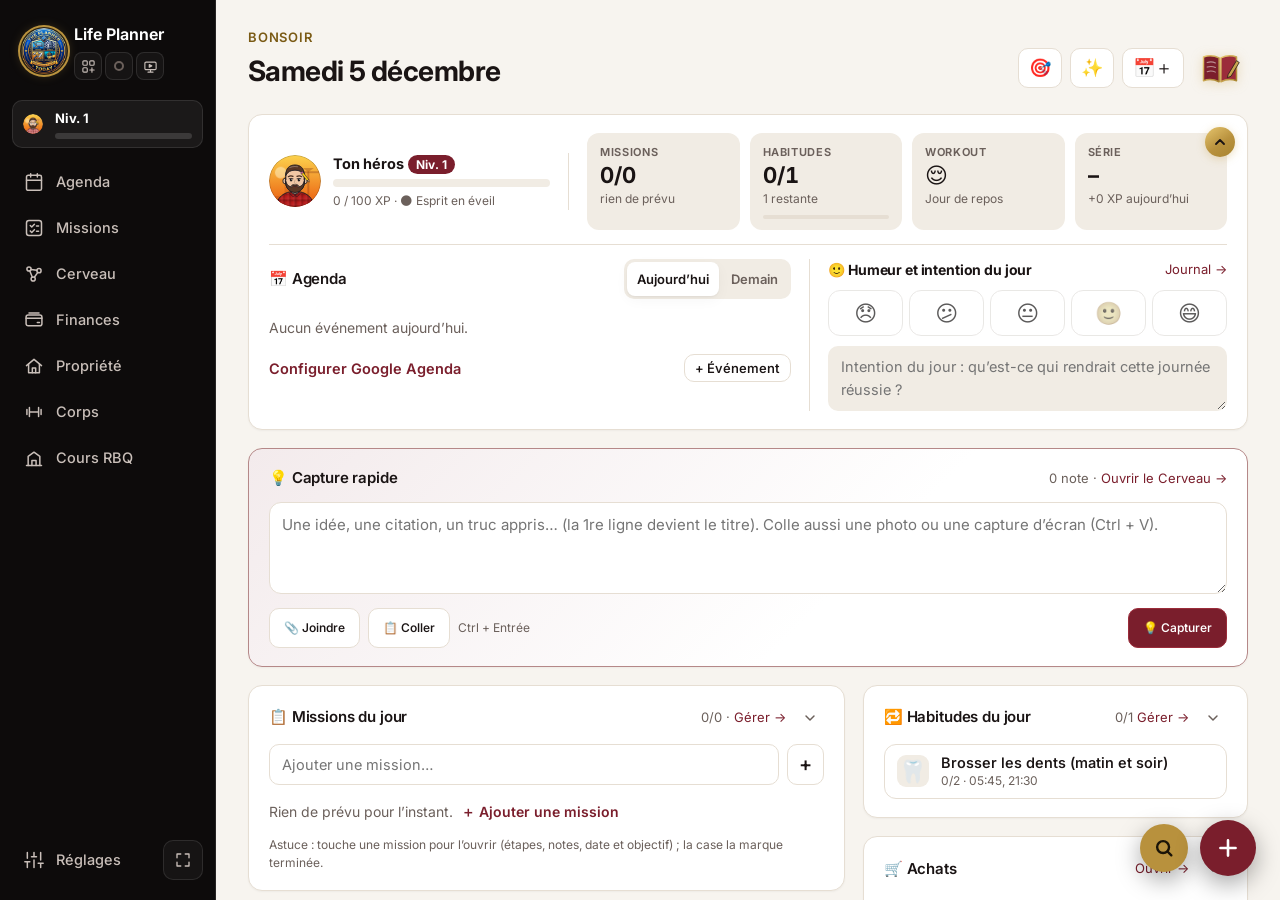
==== commit 113a09c2: "Spotify mini player in the menu: what's playing (art, title, artist, device), play/pause and next; c" ====
--- a/index.html
+++ b/index.html
@@ -13,6 +13,7 @@
   <link rel="stylesheet" href="css/styles.css">
 </head>
 <body>
+  <div class="titlebar" id="titlebar"><button type="button" class="tb-launch" id="tb-launch" aria-label="Lanceur" title="Lanceur" aria-haspopup="true" aria-expanded="false"><img src="icons/logo.png" alt="" width="24" height="24"></button><span class="tb-title">Life Planner</span></div>
   <div class="app">
     <nav class="rail" id="rail" aria-label="Navigation principale">
       <div class="brand">
@@ -67,6 +68,7 @@
         <svg viewBox="0 0 24 24"><circle cx="5" cy="12" r="1.6"/><circle cx="12" cy="12" r="1.6"/><circle cx="19" cy="12" r="1.6"/></svg>
         <span>Plus</span>
       </button>
+      <div class="mini-player" id="mini-player" hidden></div>
       <div class="rail-foot">
         <a href="#/settings" data-route="settings">
           <svg viewBox="0 0 24 24"><path d="M4 21v-7M4 10V3M12 21v-9M12 8V3M20 21v-5M20 12V3M1 14h6M9 8h6M17 16h6"/></svg>
--- a/css/styles.css
+++ b/css/styles.css
@@ -3135,7 +3135,9 @@
 .pp-table tr.pp-total td { border-top: 2px solid var(--border); font-weight: 600; background: var(--surface-2); }
 .pp-table thead th { font-size: 12px; color: var(--muted); font-weight: 600; background: var(--surface-2); border-top: 0; }
 .pp-scroll { overflow-x: auto; }
-.pp-years td.pp-top { font-weight: 700; color: var(--accent); }
+.pp-years td.pp-top { font-weight: 700; color: #16a34a; }
+.pp-years td.pp-low { color: #dc2626; }
+.pp-years td.pp-top-c { color: #16a34a; }
 .pp-neg { color: var(--danger); } .pp-pos { color: var(--ok); }
 /* Champs */
 .pp-fields { display: grid; grid-template-columns: repeat(auto-fill, minmax(190px, 1fr)); gap: 10px 14px; }
@@ -3229,7 +3231,7 @@
 /* =========================================================
    🎒 Aventure : équipement (héros + emplacements, inventaire filtrable, glisser-déposer)
    ========================================================= */
-.rpg-eq { margin-top: 18px; }
+.rpg-equip { margin: 0 0 18px; }
 .eq-layout { display: grid; grid-template-columns: minmax(340px, 440px) minmax(0, 1fr); gap: 20px; align-items: start; }
 .eq-doll { position: sticky; top: 8px; display: grid; grid-template-columns: 110px 1fr 110px; gap: 8px; align-items: center; padding: 12px; border-radius: 16px; background: radial-gradient(circle at 50% 40%, color-mix(in srgb, var(--accent) 12%, var(--surface-2)), var(--surface-2)); border: 2px dashed transparent; transition: border-color .15s, background .15s; }
 .eq-doll.dropping { border-color: color-mix(in srgb, var(--accent) 50%, transparent); }
@@ -3252,7 +3254,8 @@
 /* Inventaire */
 .eq-inv { min-width: 0; display: grid; gap: 10px; }
 .eq-filters { display: flex; gap: 8px; }
-.eq-filters input { flex: 1; min-width: 0; }
+.eq-filters input { flex: 1 1 160px; min-width: 120px; }
+.eq-filters select { flex: 0 1 auto; width: auto; min-width: 0; }
 .eq-chips { display: flex; flex-wrap: wrap; gap: 6px; align-items: center; }
 .eq-chips .chip-btn small { opacity: .7; margin-left: 2px; }
 .eq-rars .chip-btn i { display: inline-block; width: 9px; height: 9px; border-radius: 50%; background: var(--rc); margin-right: 5px; }
@@ -3338,6 +3341,21 @@
 .pp-share-btn span { opacity: .6; }
 .sh-in { margin-top: 6px; max-width: 220px; }
 
+/* Barre de titre maison (app installée, « Masquer la barre de titre ») : l'icône ouvre le Lanceur */
+.titlebar { display: none; }
+@media (display-mode: window-controls-overlay) {
+  .titlebar { display: flex; align-items: center; gap: 8px; position: fixed; z-index: 50; top: env(titlebar-area-y, 0); left: env(titlebar-area-x, 0); width: env(titlebar-area-width, 100%); height: env(titlebar-area-height, 33px); padding: 0 8px; box-sizing: border-box; background: var(--rail-bg, #0a0909); color: var(--rail-text, #eee); font-size: 12.5px; app-region: drag; -webkit-app-region: drag; user-select: none; }
+  .tb-launch { app-region: no-drag; -webkit-app-region: no-drag; display: grid; place-items: center; width: 34px; height: 30px; padding: 0; border: 0; border-radius: 6px; background: transparent; cursor: pointer; }
+  .tb-launch img { width: 24px; height: 24px; border-radius: 50%; }
+  .tb-launch:hover, .tb-launch[aria-expanded="true"] { background: rgba(255,255,255,.14); }
+  .tb-title { opacity: .85; white-space: nowrap; overflow: hidden; text-overflow: ellipsis; }
+  .app { margin-top: env(titlebar-area-height, 33px); height: calc(100% - env(titlebar-area-height, 33px)); }
+  /* Les fenêtres plein écran de l'app commencent sous la barre (sinon les boutons de Windows cachent leurs outils) */
+  .alarm-back, .modal-back, .img-zoom, .fi-drop, .sx-player, .ink-shell.ink-full, .an-root { top: env(titlebar-area-height, 33px); }
+  #habit-root { top: calc(env(titlebar-area-height, 33px) + 16px); }
+  .titlebar { z-index: 400; }
+}
+
 /* 📺 Carte vidéo flottante : déplacer (titre) et redimensionner (coin) */
 .vd-grip { display: none; }
 @media (orientation: portrait) and (min-width: 601px) {
@@ -3349,7 +3367,113 @@
   .vd-grip:hover { opacity: 1; }
   body.vdock-min .vd-grip { display: none; }
   /* Une fois déplacée, la carte ne réserve plus d'espace en bas de la page */
-  body.vdock-free.vdock-on:not(.vdock-min) main { padding-bottom: 0 !important; }
-  body.vdock-free.vdock-on #fab-dock { bottom: 24px; }
-  body.vdock-free.vdock-on #to-top { bottom: 92px; }
-}
+  body.vdock-free.vdock-on main { padding-bottom: 96px !important; margin: var(--vd-mt, 0) var(--vd-mr, 0) var(--vd-mb, 0) var(--vd-ml, 0); }
+  body.vdock-free.vdock-on #fab-dock { bottom: calc(var(--vd-mb, 0px) + 24px); right: calc(var(--vd-mr, 0px) + 24px); }
+  body.vdock-free.vdock-on #to-top { bottom: calc(var(--vd-mb, 0px) + 92px); right: calc(var(--vd-mr, 0px) + 32px); }
+}
+
+/* Lanceur du mini-menu : caché quand la barre de titre maison a déjà l'icône ; revient en plein écran (plus de barre) */
+@media (display-mode: window-controls-overlay) { #brand-launch { display: none; } }
+@media (display-mode: fullscreen) { #brand-launch { display: grid; } }
+html:fullscreen #brand-launch { display: grid; }
+
+/* Plein écran : pas de barre de titre maison, l'app reprend tout l'écran */
+html:fullscreen .titlebar { display: none !important; }
+html:fullscreen .app { margin-top: 0; height: 100%; }
+html:fullscreen :is(.alarm-back, .modal-back, .img-zoom, .fi-drop, .sx-player, .ink-shell.ink-full, .an-root) { top: 0; }
+html:fullscreen #habit-root { top: 16px; }
+@media (display-mode: fullscreen) {
+  .titlebar { display: none !important; }
+  .app { margin-top: 0; height: 100%; }
+}
+
+/* 📈 Bourse : valeurs suivies */
+.sk-panel { margin-bottom: 14px; }
+.sk-panel .card-head { gap: 10px; }
+.sk-panel .card-head .muted { margin-left: auto; font-size: 12px; }
+.sk-grid { display: grid; grid-template-columns: repeat(auto-fill, minmax(150px, 1fr)); gap: 10px; }
+.sk-tile { display: grid; gap: 2px; padding: 10px 12px; border-radius: 12px; border: 1px solid var(--border); background: var(--surface-2, var(--surface)); color: var(--text); text-decoration: none; transition: border-color .15s, transform .15s; }
+.sk-tile:hover { border-color: var(--accent); transform: translateY(-1px); }
+.sk-name { font-size: 12.5px; color: var(--muted); white-space: nowrap; overflow: hidden; text-overflow: ellipsis; }
+.sk-price { font-size: 18px; font-variant-numeric: tabular-nums; }
+.sk-pct { font-size: 12.5px; font-weight: 600; font-variant-numeric: tabular-nums; color: var(--muted); }
+.sk-tile.up .sk-pct { color: #16a34a; }
+.sk-tile.down .sk-pct { color: #dc2626; }
+.sk-tile.up { box-shadow: inset 3px 0 0 #16a34a; }
+.sk-tile.down { box-shadow: inset 3px 0 0 #dc2626; }
+.sk-find { display: flex; gap: 8px; margin-bottom: 8px; }
+.sk-find input { flex: 1; min-width: 0; }
+.sk-results { display: grid; gap: 6px; margin-bottom: 12px; }
+.sk-hit { display: grid; grid-template-columns: 1fr auto; align-items: center; gap: 0 10px; padding: 8px 10px; border-radius: 10px; border: 1px solid var(--border); background: var(--surface); color: var(--text); font: inherit; text-align: left; cursor: pointer; }
+.sk-hit small { grid-column: 1; }
+.sk-hit span { grid-row: 1 / 3; grid-column: 2; font-size: 18px; color: var(--accent); }
+.sk-hit:hover { border-color: var(--accent); }
+.sk-edit { list-style: none; margin: 0; padding: 0; display: grid; gap: 6px; max-height: 46vh; overflow-y: auto; }
+.sk-edit li { display: flex; align-items: center; gap: 6px; }
+.sk-edit li input { flex: 1; min-width: 0; }
+.sk-edit li small { width: 80px; overflow: hidden; text-overflow: ellipsis; white-space: nowrap; }
+
+/* Réglages : la partie configuration se replie une fois faite */
+.cfg-fold { margin: 0 0 12px; }
+.cfg-fold > summary { cursor: pointer; padding: 8px 12px; border-radius: 10px; border: 1px solid var(--border); background: var(--surface-2, var(--surface)); font-weight: 600; font-size: 13.5px; list-style: none; }
+.cfg-fold > summary::-webkit-details-marker { display: none; }
+.cfg-fold > summary::after { content: '▾'; float: right; color: var(--muted); }
+.cfg-fold[open] > summary { margin-bottom: 12px; }
+.cfg-fold[open] > summary::after { content: '▴'; }
+
+/* Aujourd'hui : boutons du haut en icônes seulement (le nom est dans l'infobulle) */
+.head-ico { min-width: 42px; padding: 0 10px; font-size: 18px; justify-content: center; }
+.head-ico[aria-pressed="true"] { background: var(--accent-soft); border-color: var(--accent); }
+.sk-head { flex-wrap: wrap; }
+.sk-ranges { margin-left: 8px; }
+.sk-ranges button { min-width: 38px; font-variant-numeric: tabular-nums; }
+.sk-tile { position: relative; }
+.sk-spark { width: 100%; height: 30px; margin-top: 4px; overflow: visible; }
+.sk-spark path { fill: none; stroke: var(--muted); stroke-width: 1.6; stroke-linejoin: round; vector-effect: non-scaling-stroke; }
+.sk-spark .sk-base { stroke: var(--border); stroke-width: 1; stroke-dasharray: 3 3; vector-effect: non-scaling-stroke; }
+.sk-tile.up .sk-spark path { stroke: #16a34a; }
+.sk-tile.down .sk-spark path { stroke: #dc2626; }
+
+/* 🧭 Scénarios expliqués */
+.pp-explain p { margin: 0 0 10px; line-height: 1.55; }
+.pp-explain .card-head h2 { font-size: 16px; }
+.pp-explain .pp-table tr.pp-cur td { font-weight: 700; }
+.pp-journal p { white-space: pre-line; }
+
+/* Horaire : choisir les missions d'une heure */
+.dayv-slot span { cursor: pointer; }
+.dayv-slot:hover span { color: var(--accent); }
+.hm-list { display: grid; gap: 4px; max-height: 46vh; overflow-y: auto; margin-bottom: 10px; }
+.hm-grp { margin: 8px 0 2px; font-size: 12px; font-weight: 700; text-transform: uppercase; letter-spacing: .04em; color: var(--muted); }
+.hm-row { display: flex; align-items: center; gap: 8px; padding: 7px 10px; border-radius: 10px; border: 1px solid var(--border); cursor: pointer; }
+.hm-row:has(input:checked) { border-color: var(--accent); background: var(--accent-soft); }
+.hm-row span { flex: 1; min-width: 0; overflow: hidden; text-overflow: ellipsis; white-space: nowrap; }
+.hm-row small { flex: none; }
+.hm-dur { display: flex; align-items: center; gap: 12px; flex-wrap: wrap; }
+.hm-dur label { display: flex; align-items: center; gap: 8px; }
+.dayv-task.tiny { padding-top: 0; padding-bottom: 0; font-size: 11.5px; align-items: center; overflow: hidden; }
+.dayv-task.tiny .ev-time { display: none; }
+.dayv-task.tiny .dvt-cb { transform: scale(.8); }
+
+/* Finances : double prélèvement possible */
+.fi-dbl { display: grid; gap: 6px; }
+.fi-dbl-acts { display: flex; flex-wrap: wrap; gap: 6px; }
+
+/* 🎵 Mini lecteur Spotify (menu) */
+.mini-player { position: relative; display: flex; align-items: center; gap: 8px; margin: 10px 4px 0; padding: 7px 8px; border-radius: 12px; background: rgba(255,255,255,.06); border: 1px solid var(--rail-line, rgba(255,255,255,.08)); overflow: hidden; color: var(--rail-text, #eee); }
+.mini-player[hidden] { display: none; }
+.mp-art { flex: none; width: 38px; height: 38px; border-radius: 6px; overflow: hidden; display: grid; place-items: center; background: #222; text-decoration: none; }
+.mp-art img { width: 100%; height: 100%; object-fit: cover; }
+.mp-txt { flex: 1; min-width: 0; display: grid; gap: 2px; font-size: 12.5px; line-height: 1.25; }
+.mp-title { white-space: nowrap; overflow: hidden; text-overflow: ellipsis; opacity: .85; }
+.mp-title b { opacity: 1; font-weight: 700; }
+.mp-dev { font-size: 11.5px; color: #1ed760; white-space: nowrap; overflow: hidden; text-overflow: ellipsis; }
+.mp-btn { flex: none; display: grid; place-items: center; width: 30px; height: 30px; padding: 0; border: 0; border-radius: 50%; background: transparent; color: var(--rail-text, #eee); cursor: pointer; }
+.mp-btn svg { width: 18px; height: 18px; fill: currentColor; }
+.mp-play { background: #fff; color: #111; }
+.mp-play svg { width: 16px; height: 16px; }
+.mp-btn:hover { transform: scale(1.06); }
+.mp-bar { position: absolute; left: 0; bottom: 0; height: 2px; background: #fff; opacity: .8; transition: width .9s linear; }
+/* Menu étroit (tablette) : pochette et lecture seulement */
+@media (max-width: 900px) { .mini-player { flex-direction: column; padding: 6px; gap: 6px; } .mp-txt, .mp-next { display: none; } }
+@media (max-width: 600px) { .mini-player { display: none !important; } }
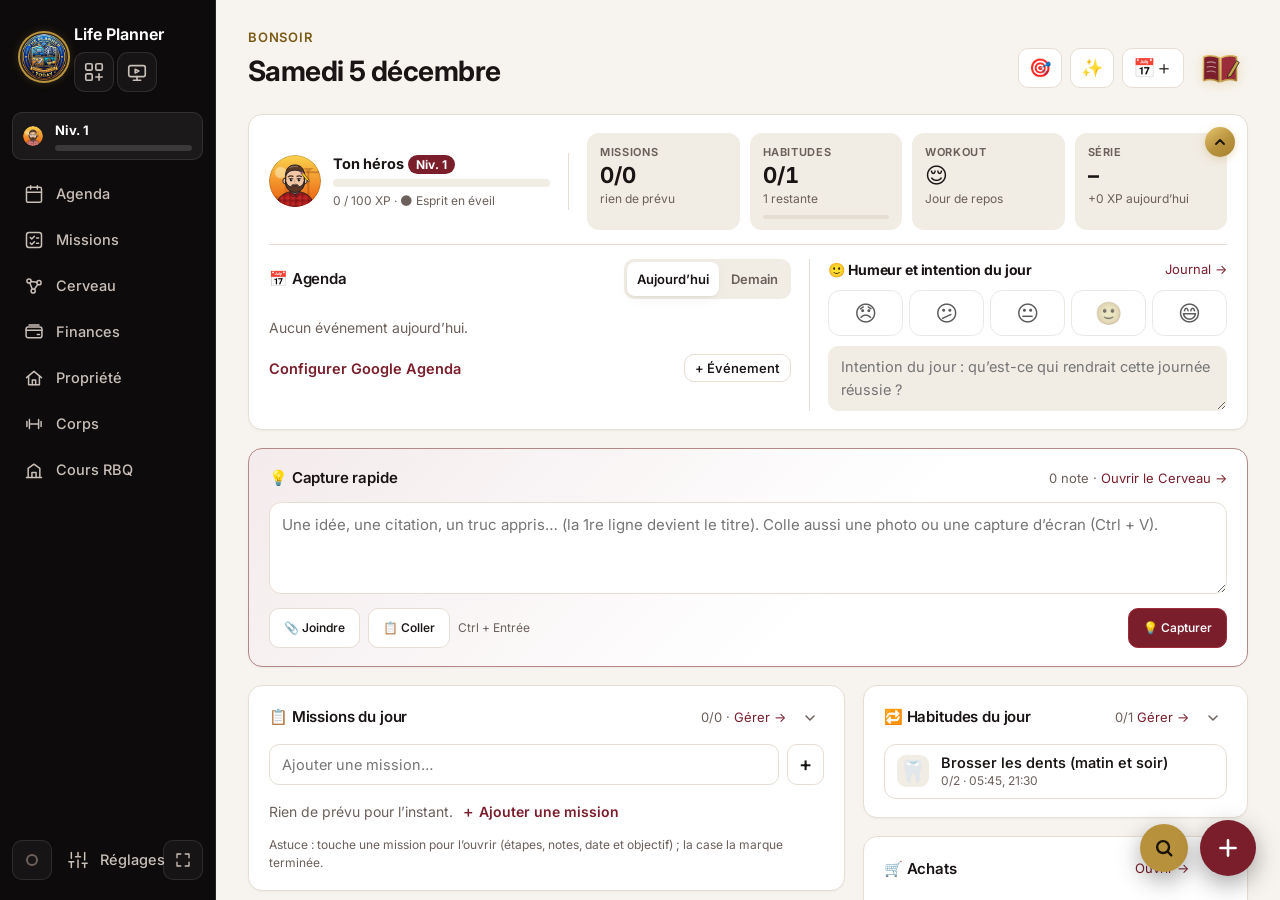
==== commit de9b3d8a: "Publish 053515c: Menu: sync dot moved to the bottom, left of Réglages; Launcher and video icons at t" ====
--- a/index.html
+++ b/index.html
@@ -24,7 +24,6 @@
             <button type="button" class="brand-ico" id="brand-launch" aria-label="Lanceur" title="Lanceur" aria-haspopup="true" aria-expanded="false">
               <svg viewBox="0 0 24 24"><rect x="3" y="3" width="7" height="7" rx="1.5"/><rect x="14" y="3" width="7" height="7" rx="1.5"/><rect x="3" y="14" width="7" height="7" rx="1.5"/><path d="M14 17.5h7M17.5 14v7"/></svg>
             </button>
-            <button type="button" class="brand-ico sync-dot" id="sync-dot" aria-label="État de la synchro" title="Synchro"><i></i></button>
             <button type="button" class="brand-ico" id="brand-video" aria-label="Espace vidéo" title="Espace vidéo : un coin réservé pour une vidéo">
               <svg viewBox="0 0 24 24"><rect x="3" y="5" width="18" height="12" rx="2"/><path d="M8 21h8M12 17v4M10 9l4 2-4 2z"/></svg>
             </button>
@@ -70,6 +69,7 @@
       </button>
       <div class="mini-player" id="mini-player" hidden></div>
       <div class="rail-foot">
+        <button type="button" class="rail-fs sync-dot" id="sync-dot" aria-label="État de la synchro" title="Synchro"><i></i></button>
         <a href="#/settings" data-route="settings">
           <svg viewBox="0 0 24 24"><path d="M4 21v-7M4 10V3M12 21v-9M12 8V3M20 21v-5M20 12V3M1 14h6M9 8h6M17 16h6"/></svg>
           <span>Réglages</span>
--- a/css/styles.css
+++ b/css/styles.css
@@ -3477,3 +3477,30 @@
 /* Menu étroit (tablette) : pochette et lecture seulement */
 @media (max-width: 900px) { .mini-player { flex-direction: column; padding: 6px; gap: 6px; } .mp-txt, .mp-next { display: none; } }
 @media (max-width: 600px) { .mini-player { display: none !important; } }
+
+/* 💰 Profits du condo loué */
+.pp-profits .card-head { flex-wrap: wrap; gap: 10px; }
+.pp-owner { display: flex; align-items: center; gap: 8px; margin-left: auto; font-size: 13px; color: var(--muted); }
+.pp-profit h3 { margin: 0 0 6px; font-size: 15px; }
+.pp-profit .pp-h3 { margin: 10px 0 4px; font-size: 12px; font-weight: 700; text-transform: uppercase; letter-spacing: .04em; color: var(--muted); }
+
+/* Cerveau : lien sans image -> logo du site */
+.nc-img.nc-site { display: grid; place-items: center; align-content: center; gap: 6px; background: radial-gradient(circle at 50% 40%, var(--surface-2, #222), var(--surface)); min-height: 96px; }
+.nc-img.nc-site img { width: 48px; height: 48px; object-fit: contain; border-radius: 10px; }
+.nc-img.nc-site small { font-weight: 700; color: var(--muted); }
+
+/* Missions : prioritaire et urgente */
+.chip.prio-chip { background: color-mix(in srgb, var(--gold, #c9a24a) 20%, transparent); color: var(--gold-text, #b8913d); border-color: transparent; font-weight: 700; }
+.chip.urgent-chip { background: color-mix(in srgb, #dc2626 18%, transparent); color: #ef4444; border-color: transparent; font-weight: 700; }
+.task.is-prio > .task-row { box-shadow: inset 3px 0 0 var(--gold, #c9a24a); }
+.task.is-urgent > .task-row { box-shadow: inset 3px 0 0 #dc2626; }
+.tm-flags { display: flex; gap: 8px; margin: 4px 0 10px; }
+.tm-flag { padding: 6px 12px; border-radius: 999px; border: 1px solid var(--border); background: var(--surface); color: var(--muted); font: inherit; font-size: 13px; font-weight: 600; cursor: pointer; }
+.tm-flag.on { background: color-mix(in srgb, var(--gold, #c9a24a) 22%, transparent); border-color: var(--gold, #c9a24a); color: var(--text); }
+.tm-flag.urgent.on { background: color-mix(in srgb, #dc2626 20%, transparent); border-color: #dc2626; }
+
+/* Mini-menu du haut : il reste Lanceur et Espace vidéo -> icônes plus grandes ; la synchro est en bas, à côté du plein écran */
+.rail .brand-tools .brand-ico { width: 40px; height: 40px; border-radius: 11px; }
+.rail .brand-tools .brand-ico svg { width: 22px; height: 22px; }
+.rail-fs.sync-dot i { width: 12px; height: 12px; }
+@media (max-width: 900px) { .rail .brand-tools .brand-ico { width: 36px; height: 36px; } .rail .brand-tools .brand-ico svg { width: 20px; height: 20px; } }
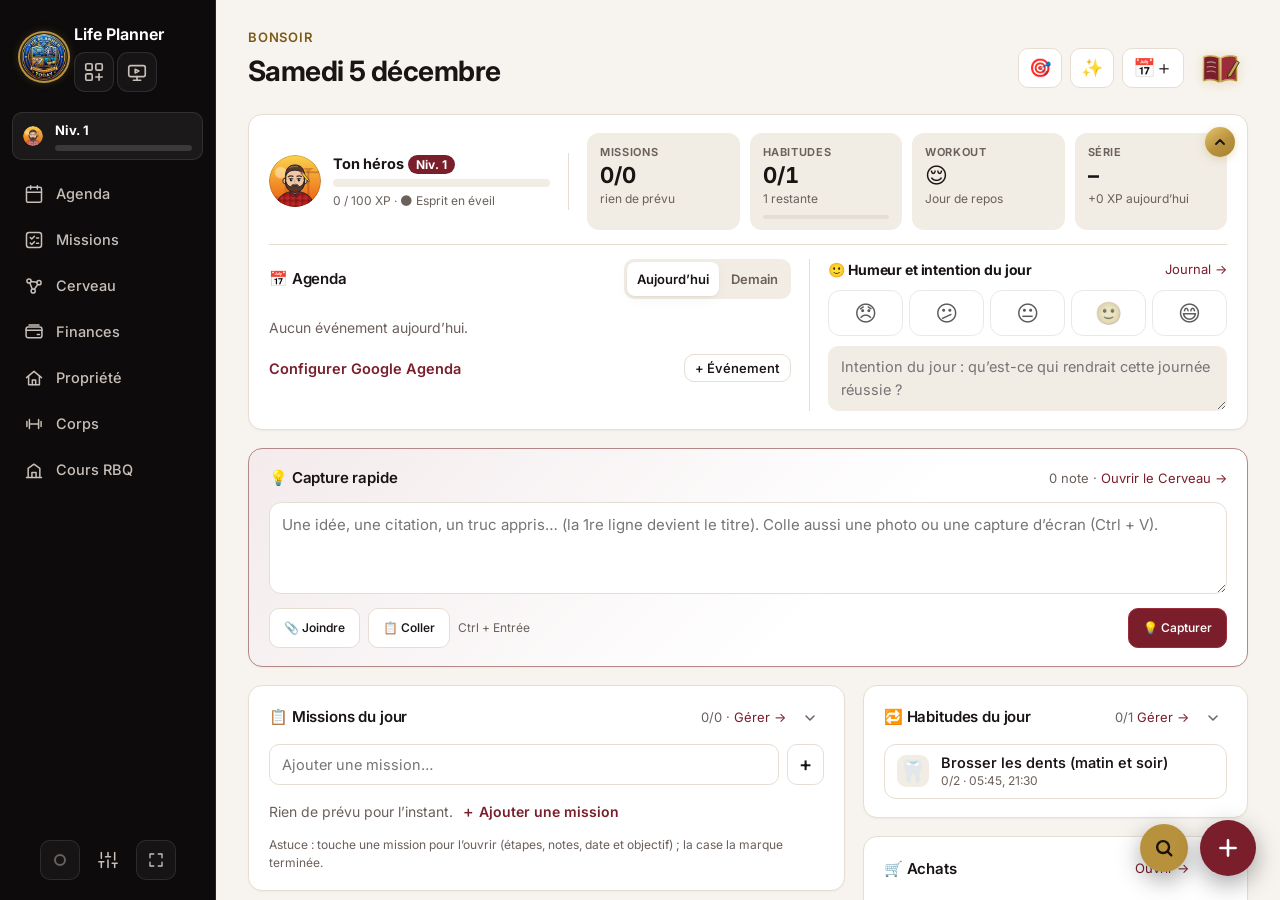
==== commit 1d0d5d4d: "Publish abcf5db: Menu bottom: Réglages as an icon-only button next to sync and full screen" ====
--- a/index.html
+++ b/index.html
@@ -70,7 +70,7 @@
       <div class="mini-player" id="mini-player" hidden></div>
       <div class="rail-foot">
         <button type="button" class="rail-fs sync-dot" id="sync-dot" aria-label="État de la synchro" title="Synchro"><i></i></button>
-        <a href="#/settings" data-route="settings">
+        <a href="#/settings" data-route="settings" title="Réglages" aria-label="Réglages">
           <svg viewBox="0 0 24 24"><path d="M4 21v-7M4 10V3M12 21v-9M12 8V3M20 21v-5M20 12V3M1 14h6M9 8h6M17 16h6"/></svg>
           <span>Réglages</span>
         </a>
--- a/css/styles.css
+++ b/css/styles.css
@@ -3504,3 +3504,11 @@
 .rail .brand-tools .brand-ico svg { width: 22px; height: 22px; }
 .rail-fs.sync-dot i { width: 12px; height: 12px; }
 @media (max-width: 900px) { .rail .brand-tools .brand-ico { width: 36px; height: 36px; } .rail .brand-tools .brand-ico svg { width: 20px; height: 20px; } }
+
+/* Bas du menu : Réglages en icône seulement, comme la synchro et le plein écran */
+@media (min-width: 601px) {
+  .rail-foot { justify-content: center; gap: 8px; }
+  .rail-foot > a[data-route="settings"] { flex: none; width: 40px; height: 40px; padding: 0; display: grid; place-items: center; border-radius: 10px; }
+  .rail-foot > a[data-route="settings"] span { display: none; }
+  .rail-foot > a[data-route="settings"] svg { margin: 0; }
+}
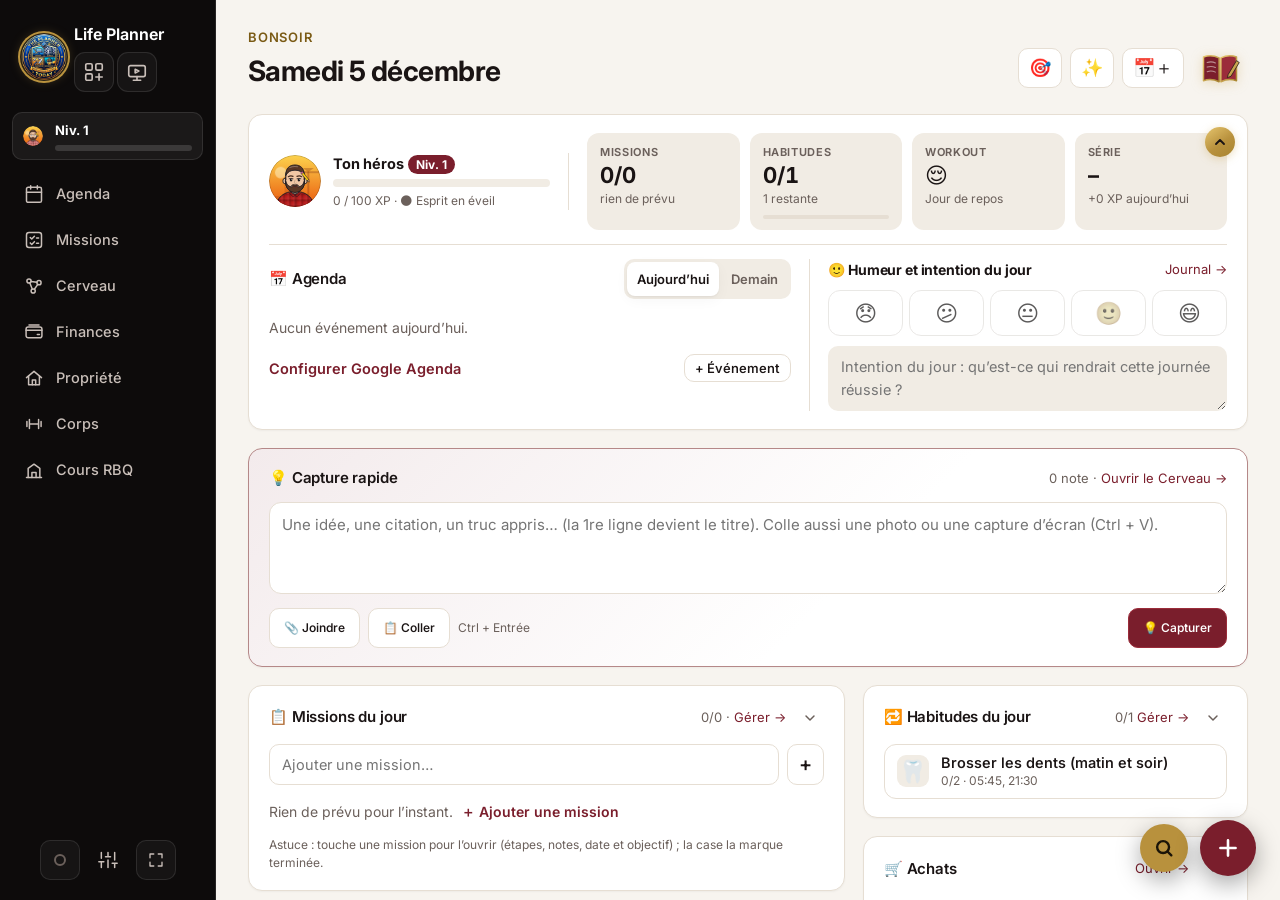
==== commit 28f50510: "Publish 276b905: Launcher windows still open get a round icon next to the search button to jump back" ====
--- a/index.html
+++ b/index.html
@@ -82,7 +82,7 @@
     <main id="view" tabindex="-1"></main>
   </div>
   <button type="button" id="to-top" hidden aria-label="Remonter en haut de la page" title="Remonter en haut"><svg viewBox="0 0 24 24"><path d="M12 19V5M5 12l7-7 7 7"/></svg></button>
-  <div id="fab-dock"><button type="button" id="gs-fab" aria-label="Rechercher" title="Rechercher (Ctrl + K)"><svg viewBox="0 0 24 24"><circle cx="11" cy="11" r="6.5"/><path d="m20 20-4.2-4.2"/></svg></button><button type="button" id="qa-fab" aria-label="Ajout rapide" title="Ajout rapide"><svg viewBox="0 0 24 24"><path d="M12 5v14M5 12h14"/></svg></button></div>
+  <div id="fab-dock"><div id="lw-dock" hidden></div><button type="button" id="gs-fab" aria-label="Rechercher" title="Rechercher (Ctrl + K)"><svg viewBox="0 0 24 24"><circle cx="11" cy="11" r="6.5"/><path d="m20 20-4.2-4.2"/></svg></button><button type="button" id="qa-fab" aria-label="Ajout rapide" title="Ajout rapide"><svg viewBox="0 0 24 24"><path d="M12 5v14M5 12h14"/></svg></button></div>
   <div id="modal-root"></div>
   <div id="toast" role="status" aria-live="polite"></div>
   <div id="xp-pops" aria-live="polite"></div>
--- a/css/styles.css
+++ b/css/styles.css
@@ -3349,7 +3349,9 @@
   .tb-launch img { width: 24px; height: 24px; border-radius: 50%; }
   .tb-launch:hover, .tb-launch[aria-expanded="true"] { background: rgba(255,255,255,.14); }
   .tb-title { opacity: .85; white-space: nowrap; overflow: hidden; text-overflow: ellipsis; }
-  .app { margin-top: env(titlebar-area-height, 33px); height: calc(100% - env(titlebar-area-height, 33px)); }
+  /* Le corps laisse la place à la barre (padding, pas de marge qui dépasse : la page ne peut plus glisser sous la barre) */
+  body { box-sizing: border-box; padding-top: env(titlebar-area-height, 33px); }
+  .app { margin-top: 0; height: 100%; }
   /* Les fenêtres plein écran de l'app commencent sous la barre (sinon les boutons de Windows cachent leurs outils) */
   .alarm-back, .modal-back, .img-zoom, .fi-drop, .sx-player, .ink-shell.ink-full, .an-root { top: env(titlebar-area-height, 33px); }
   #habit-root { top: calc(env(titlebar-area-height, 33px) + 16px); }
@@ -3380,11 +3382,13 @@
 /* Plein écran : pas de barre de titre maison, l'app reprend tout l'écran */
 html:fullscreen .titlebar { display: none !important; }
 html:fullscreen .app { margin-top: 0; height: 100%; }
+html:fullscreen body { padding-top: 0; }
 html:fullscreen :is(.alarm-back, .modal-back, .img-zoom, .fi-drop, .sx-player, .ink-shell.ink-full, .an-root) { top: 0; }
 html:fullscreen #habit-root { top: 16px; }
 @media (display-mode: fullscreen) {
   .titlebar { display: none !important; }
   .app { margin-top: 0; height: 100%; }
+  body { padding-top: 0; }
 }
 
 /* 📈 Bourse : valeurs suivies */
@@ -3512,3 +3516,102 @@
   .rail-foot > a[data-route="settings"] span { display: none; }
   .rail-foot > a[data-route="settings"] svg { margin: 0; }
 }
+
+/* =========================================================
+   🎄 Thème Noël (Réglages → Apparence) : sapin, rouge et or, neige
+   ========================================================= */
+:root[data-theme="noel"] {
+  --bg: #0b1a13; --surface: #11251b; --surface-2: #173022; --border: #24432f;
+  --text: #f6f1e7; --muted: #a8bcae; --accent: #d7263d; --accent-soft: #3a1418; --accent-text: #ffffff;
+  --burgundy: #a3182b; --burgundy-line: #d7263d;
+  --gold: #e8b949; --gold-soft: #2a2410; --gold-text: #f3d687; --gold-border: #5a4a1a;
+  --warn: #f3d687; --warn-soft: #2a2410; --danger: #ff6b6b; --ok: #4fc27a;
+  --rail-bg: #06110c; --rail-text: #d5e2d8; --rail-dim: #86a08f; --rail-hover: rgba(255,255,255,.06); --rail-active: rgba(215,38,61,.38); --rail-line: #183224;
+  --shadow: 0 1px 2px rgba(0,0,0,.45), 0 4px 16px rgba(0,0,0,.35);
+  color-scheme: dark;
+}
+:root[data-theme="noel"] body { background: radial-gradient(ellipse at 50% -10%, #173a28 0%, var(--bg) 55%) fixed; }
+/* Cartes : petite neige sur le dessus */
+:root[data-theme="noel"] .card:not(.pp-card):not(.fi-budget-card) { border-top: 3px solid rgba(255, 255, 255, .55); box-shadow: var(--shadow), inset 0 6px 8px -8px rgba(255, 255, 255, .6); }
+/* Barres de progression : sucre d'orge */
+:root[data-theme="noel"] .bar i, :root[data-theme="noel"] .fi-meter i, :root[data-theme="noel"] .lvl-bar i {
+  background: repeating-linear-gradient(135deg, #d7263d 0 8px, #ffffff 8px 14px) !important; }
+/* Boutons flottants : rouge et or des Fêtes */
+:root[data-theme="noel"] #qa-fab { background: radial-gradient(circle at 35% 30%, #ff4d5e, #b3122a); box-shadow: 0 0 0 3px #e8b949, 0 8px 24px rgba(0,0,0,.45); }
+:root[data-theme="noel"] #gs-fab { background: radial-gradient(circle at 35% 30%, #ffe08a, #c99a2e); }
+/* Logo : tuque de Noël */
+:root[data-theme="noel"] .brand-logo { position: relative; }
+:root[data-theme="noel"] .brand-logo::after { content: ''; position: absolute; left: 50%; top: -14px; width: 34px; height: 26px; transform: translateX(-38%) rotate(-14deg); pointer-events: none;
+  background: url("data:image/svg+xml,%3Csvg xmlns='http://www.w3.org/2000/svg' viewBox='0 0 34 26'%3E%3Cpath d='M3 20C6 9 14 2 24 3c4 .4 6 4 5 9l-4-3c-4 2-8 6-10 11z' fill='%23d7263d'/%3E%3Crect x='1' y='18' width='22' height='6' rx='3' fill='%23fff'/%3E%3Ccircle cx='29' cy='13' r='3.6' fill='%23fff'/%3E%3C/svg%3E") no-repeat center / contain; animation: noelBob 3s ease-in-out infinite; }
+@keyframes noelBob { 50% { transform: translateX(-38%) rotate(-8deg); } }
+/* Menu : un emoji de Noël à côté de chaque page */
+:root[data-theme="noel"] .rail a[data-route] > span::after { margin-left: 6px; font-size: 14px; }
+:root[data-theme="noel"] .rail a[data-route="today"] > span::after { content: '⭐'; }
+:root[data-theme="noel"] .rail a[data-route="week"] > span::after { content: '🎄'; }
+:root[data-theme="noel"] .rail a[data-route="brain"] > span::after { content: '🎁'; }
+:root[data-theme="noel"] .rail a[data-route="missions"] > span::after { content: '🦌'; }
+:root[data-theme="noel"] .rail a[data-route="finance"] > span::after { content: '🍪'; }
+:root[data-theme="noel"] .rail a[data-route="workout"] > span::after { content: '⛷️'; }
+:root[data-theme="noel"] .rail a[data-route="rbq"] > span::after { content: '🔔'; }
+:root[data-theme="noel"] .rail a[data-route="propriete"] > span::after { content: '🏡'; }
+:root[data-theme="noel"] .rail a.active { box-shadow: inset 3px 0 0 #e8b949; }
+/* Guirlande */
+#noel-garland { position: fixed; z-index: 45; top: env(titlebar-area-height, 0px); left: var(--rail-w, 216px); right: 0; height: 22px; pointer-events: none; }
+#noel-garland svg { width: 100%; height: 100%; overflow: visible; }
+#noel-garland .ng-b { animation: noelTwinkle 2s ease-in-out infinite; }
+#noel-garland .ng-b ellipse { filter: drop-shadow(0 0 3px var(--c)); }
+@keyframes noelTwinkle { 0%, 100% { opacity: 1; } 50% { opacity: .35; } }
+@media (max-width: 900px) { #noel-garland { left: 0; } }
+html:fullscreen #noel-garland { top: 0; }
+/* Neige */
+#noel-snow { position: fixed; inset: 0; z-index: 44; pointer-events: none; opacity: .7; }
+/* Bandeau des Fêtes (page Aujourd'hui) */
+.noel-banner { display: flex; align-items: center; gap: 12px; margin: 6px 0 14px; padding: 10px 16px; border-radius: 14px; color: #fff; font-weight: 600;
+  background: repeating-linear-gradient(135deg, #b3122a 0 18px, #c81d34 18px 36px); border: 2px solid #e8b949; box-shadow: 0 6px 20px rgba(0,0,0,.35); }
+.noel-banner b { color: #ffe08a; font-size: 1.1em; }
+.nb-tree svg { width: 30px; height: 36px; display: block; }
+.nb-l { animation: noelTwinkle 1.6s ease-in-out infinite; }
+.nb-star { transform-origin: 20px 4px; animation: noelStar 2.4s ease-in-out infinite; }
+@keyframes noelStar { 50% { transform: scale(1.25); filter: drop-shadow(0 0 4px #ffd23f); } }
+@media (prefers-reduced-motion: reduce) { #noel-garland .ng-b, .nb-l, .nb-star, :root[data-theme="noel"] .brand-logo::after { animation: none; } }
+.noel-snow-opt[hidden] { display: none !important; }
+
+/* 🔥 Missions en vedette (haut de toutes les pages) */
+.prio-bar { margin: 0 0 14px; border-radius: 14px; border: 1px solid color-mix(in srgb, #dc2626 45%, var(--border)); background: linear-gradient(90deg, color-mix(in srgb, #dc2626 10%, var(--surface)), var(--surface)); overflow: hidden; }
+.pb-head { display: flex; align-items: center; gap: 8px; width: 100%; padding: 9px 14px; border: 0; background: none; color: var(--text); font: inherit; font-size: 14px; cursor: pointer; text-align: left; }
+.pb-n { min-width: 22px; padding: 1px 7px; border-radius: 999px; background: #dc2626; color: #fff; font-size: 12px; font-weight: 700; text-align: center; }
+.pb-caret { margin-left: auto; color: var(--muted); transition: transform .15s; }
+.prio-bar.folded .pb-caret { transform: rotate(-90deg); }
+.prio-bar.folded .pb-list { display: none; }
+.pb-list { list-style: none; margin: 0; padding: 0 10px 10px; display: flex; flex-wrap: wrap; gap: 6px; }
+.pb-list li { display: flex; align-items: center; gap: 6px; padding: 5px 10px 5px 8px; border-radius: 999px; background: var(--surface-2); border: 1px solid var(--border); max-width: 100%; }
+.pb-list li.urgent { border-color: color-mix(in srgb, #dc2626 55%, transparent); }
+.pb-list li.prio { border-color: color-mix(in srgb, var(--gold, #c9a24a) 60%, transparent); }
+.pb-title { border: 0; background: none; padding: 0; color: var(--text); font: inherit; font-size: 13.5px; font-weight: 600; cursor: pointer; white-space: nowrap; overflow: hidden; text-overflow: ellipsis; max-width: 42ch; }
+.pb-title:hover { color: var(--accent); }
+.pb-list small { color: var(--muted); font-size: 12px; white-space: nowrap; }
+.pb-list small.pb-late { color: #ef4444; font-weight: 700; }
+
+/* Habitudes du jour : section « Terminées » repliée */
+.hb-done-fold { margin-top: 8px; }
+.hb-done-fold > summary { cursor: pointer; list-style: none; padding: 6px 10px; border-radius: 10px; color: var(--ok); font-weight: 700; font-size: 13.5px; }
+.hb-done-fold > summary::-webkit-details-marker { display: none; }
+.hb-done-fold > summary::after { content: ' ▾'; color: var(--muted); }
+.hb-done-fold[open] > summary::after { content: ' ▴'; }
+.hb-done-fold > summary:hover { background: var(--surface-2); }
+.hb-done-fold .hb-list { margin-top: 6px; }
+.hb-all-done { color: var(--ok); }
+
+/* Ajout rapide : miniature à annoter, bouton Coller */
+.qa-pic { position: relative; }
+.qa-pic img { cursor: zoom-in; }
+.qa-annot { position: absolute; left: 4px; bottom: 4px; font-style: normal; font-size: 13px; padding: 1px 4px; border-radius: 6px; background: rgba(0,0,0,.55); pointer-events: none; }
+.qa-paste { font-size: 16px; }
+
+/* Fenêtres du Lanceur encore ouvertes : petites icônes rondes à côté de la loupe */
+#lw-dock { display: flex; gap: 8px; align-items: center; }
+#lw-dock[hidden] { display: none; }
+.lw-btn { width: 44px; height: 44px; padding: 0; border-radius: 50%; border: 2px solid rgba(255,255,255,.85); background: var(--c, var(--surface)); color: #fff; display: grid; place-items: center; overflow: hidden; cursor: pointer; box-shadow: 0 6px 18px rgba(0,0,0,.35); transition: transform .15s; }
+.lw-btn:hover { transform: scale(1.08); }
+.lw-btn > * { width: 30px; height: 30px; border-radius: 8px; display: grid; place-items: center; font-size: 15px; }
+.lw-btn svg, .lw-btn img { width: 100%; height: 100%; }
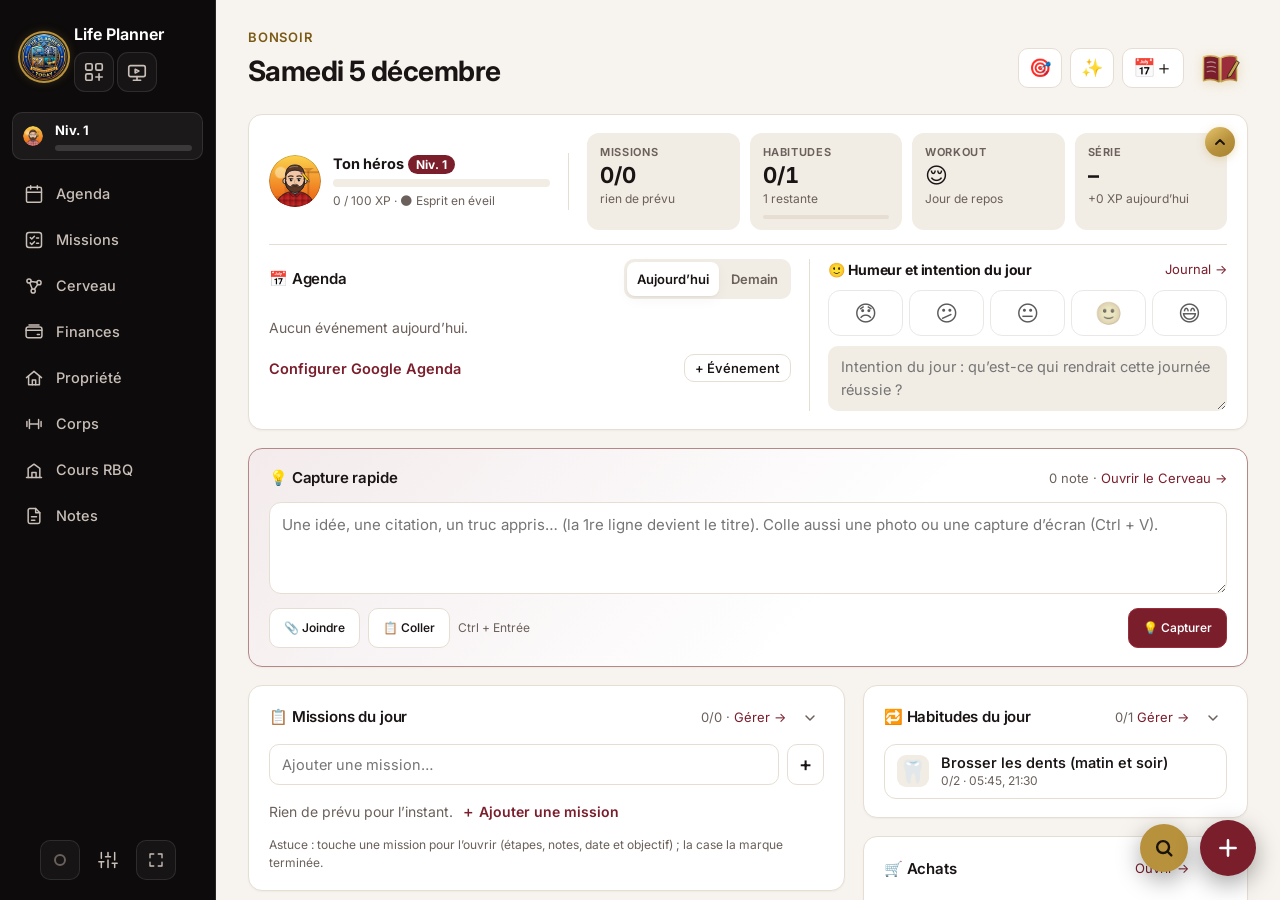
==== commit 038834b5: "Publish ca4a647: Section Notes : fichiers Markdown du dossier notes/ lus au chargement, rendu propre" ====
--- a/index.html
+++ b/index.html
@@ -63,6 +63,10 @@
         <svg viewBox="0 0 24 24"><path d="M3 21h18"/><path d="M5 21V10l7-5 7 5v11"/><path d="M9.5 21v-6h5v6"/></svg>
         <span>Cours RBQ</span>
       </a>
+      <a href="#/notes" data-route="notes">
+        <svg viewBox="0 0 24 24"><path d="M14 3H7a2 2 0 0 0-2 2v14a2 2 0 0 0 2 2h10a2 2 0 0 0 2-2V8z"/><path d="M14 3v5h5M9 13h6M9 17h4"/></svg>
+        <span>Notes</span>
+      </a>
       <button type="button" class="rail-more" id="rail-more" aria-label="Plus d’onglets">
         <svg viewBox="0 0 24 24"><circle cx="5" cy="12" r="1.6"/><circle cx="12" cy="12" r="1.6"/><circle cx="19" cy="12" r="1.6"/></svg>
         <span>Plus</span>
--- a/css/styles.css
+++ b/css/styles.css
@@ -3615,3 +3615,107 @@
 .lw-btn:hover { transform: scale(1.08); }
 .lw-btn > * { width: 30px; height: 30px; border-radius: 8px; display: grid; place-items: center; font-size: 15px; }
 .lw-btn svg, .lw-btn img { width: 100%; height: 100%; }
+
+/* =========================================================
+   📱 Cellulaire à l'horizontale (écran bas) : menu fin, marges et boutons ronds compacts
+   ========================================================= */
+@media (orientation: landscape) and (max-height: 500px) {
+  :root { --rail-w: 58px; }
+  .rail span, .brand span, .rail .hero-mini .hm-text { display: none; }
+  .rail a { justify-content: center; }
+  .brand { flex-direction: column; justify-content: center; }
+  .brand-tools, .rail-foot { flex-direction: column; align-items: center; }
+  .rail { padding: 6px 5px calc(6px + env(safe-area-inset-bottom)) calc(5px + env(safe-area-inset-left)); width: calc(var(--rail-w) + env(safe-area-inset-left)); gap: 2px; overflow-y: auto; scrollbar-width: none; }
+  .rail::-webkit-scrollbar { display: none; }
+  .brand { padding: 2px 0 6px; gap: 4px; }
+  .rail a.brand-logo, .rail a.brand-logo:has(img.round) { width: 36px; height: 36px; }
+  .rail a.brand-logo img, .rail a.brand-logo img.round { width: 34px; height: 34px; }
+  .brand-tools { gap: 4px; }
+  .rail .brand-tools .brand-ico { width: 34px; height: 34px; border-radius: 10px; }
+  .rail .brand-tools .brand-ico svg { width: 18px; height: 18px; }
+  .rail a { min-height: 38px; padding: 6px !important; border-radius: 10px; }
+  .rail a svg { width: 19px; height: 19px; }
+  .rail .hero-mini { margin: 2px 0 4px; padding: 2px !important; }
+  .rail-foot > a, .rail-foot > a[data-route="settings"] { width: 38px; height: 38px; }
+  main { padding: 12px calc(14px + env(safe-area-inset-right)) 28px 16px; }
+  h1 { font-size: 22px; }
+  .page-head { margin-bottom: 12px; gap: 10px; }
+  .card { padding: 14px; }
+  /* Boutons ronds plus petits, collés au coin */
+  #fab-dock { right: calc(12px + env(safe-area-inset-right)); bottom: calc(10px + env(safe-area-inset-bottom)); gap: 8px; }
+  #qa-fab { width: 46px; height: 46px; }
+  #qa-fab svg { width: 22px; height: 22px; }
+  #gs-fab { width: 40px; height: 40px; }
+  #gs-fab svg { width: 19px; height: 19px; }
+  #to-top { left: auto; right: calc(16px + env(safe-area-inset-right)); bottom: calc(64px + env(safe-area-inset-bottom)); width: 38px; height: 38px; }
+  #to-top svg { width: 18px; height: 18px; }
+  body.has-timer #fab-dock { bottom: calc(80px + env(safe-area-inset-bottom)); }
+  /* Fenêtres : presque toute la hauteur */
+  .modal { max-height: calc(100vh - 16px); padding: 16px; }
+  .modal-back { padding: 8px; }
+  .modal.gs-modal { max-height: calc(100vh - 16px); }
+  /* Guirlande de Noël plus discrète, à droite du menu */
+  #noel-garland { left: calc(var(--rail-w) + env(safe-area-inset-left)); height: 14px; }
+  /* Espace vidéo : sur le côté (comme à l'ordinateur) plutôt qu'en bas */
+  #vdock { position: static; width: min(44vw, 400px); max-height: none; padding: 8px; border-top: 0; border-left: 1px solid var(--border); box-shadow: none; }
+  .vd-frame { max-height: none; }
+  body.vdock-on:not(.vdock-min) main { padding-bottom: 28px !important; }
+  body.vdock-on #fab-dock, body.vdock-on.vdock-min #fab-dock { bottom: calc(10px + env(safe-area-inset-bottom)); right: calc(min(44vw, 400px) + 12px); }
+  body.vdock-on #to-top, body.vdock-on.vdock-min #to-top { bottom: calc(64px + env(safe-area-inset-bottom)); right: calc(min(44vw, 400px) + 16px); }
+}
+
+/* =========================================================
+   📄 Notes : fichiers Markdown du dossier notes/
+   ========================================================= */
+.mdn-layout { display: grid; grid-template-columns: 240px minmax(0, 1fr); gap: 16px; align-items: start; }
+.mdn-list { display: grid; gap: 2px; padding: 8px; position: sticky; top: 0; }
+.mdn-list a { display: flex; gap: 8px; align-items: center; padding: 9px 10px; border-radius: 10px; color: var(--text); text-decoration: none; font-weight: 550; min-width: 0; }
+.mdn-list a span { overflow: hidden; text-overflow: ellipsis; white-space: nowrap; }
+.mdn-list a:hover { background: var(--surface-2); }
+.mdn-list a.on { background: var(--accent-soft); color: var(--accent); box-shadow: inset 2px 0 0 var(--gold); }
+.mdn-list p { margin: 6px; font-size: 13px; }
+.mdn-doc { padding: 22px 26px; min-width: 0; }
+.mdn-back { display: none; margin-bottom: 10px; font-size: 14px; color: var(--muted); text-decoration: none; }
+.mdn-body { font-size: 15.5px; line-height: 1.65; overflow-wrap: anywhere; max-width: 820px; }
+.mdn-body > :first-child { margin-top: 0; }
+.mdn-body h2, .mdn-body h3, .mdn-body h4, .mdn-body h5, .mdn-body h6 { margin: 1.4em 0 .5em; line-height: 1.3; }
+.mdn-body h2 { font-size: 24px; padding-bottom: 6px; border-bottom: 1px solid var(--border); }
+.mdn-body h3 { font-size: 19px; color: var(--gold-text); }
+.mdn-body h4 { font-size: 16.5px; }
+.mdn-body h5, .mdn-body h6 { font-size: 15px; color: var(--muted); }
+.mdn-body p { margin: 0 0 .8em; }
+.mdn-body ul, .mdn-body ol { margin: 0 0 .9em; padding-left: 1.5em; }
+.mdn-body ul { list-style: disc; } .mdn-body ul ul { list-style: circle; } .mdn-body ol { list-style: decimal; }
+.mdn-body li::marker { color: var(--gold); }
+.mdn-body li { margin: .2em 0; }
+.mdn-body li > ul, .mdn-body li > ol { margin: .2em 0; }
+.mdn-body li.mdn-task { list-style: none; margin-left: -1.3em; }
+.mdn-body li.mdn-task input { margin-right: 6px; vertical-align: -2px; }
+.mdn-body strong { font-weight: 700; color: var(--text); }
+.mdn-body mark { background: #ffe066; color: #1a1408; padding: 0 .2em; border-radius: 3px; box-decoration-break: clone; -webkit-box-decoration-break: clone; }
+.mdn-body code { font-family: ui-monospace, Consolas, monospace; font-size: .9em; background: var(--surface-2); padding: .1em .35em; border-radius: 5px; }
+.mdn-body pre { background: var(--surface-2); padding: 12px 14px; border-radius: 10px; overflow-x: auto; }
+.mdn-body pre code { background: none; padding: 0; }
+.mdn-body blockquote { margin: 0 0 .9em; padding: 6px 14px; border-left: 3px solid var(--gold); background: var(--gold-soft); border-radius: 0 10px 10px 0; }
+.mdn-body blockquote > :last-child { margin-bottom: 0; }
+.mdn-body hr { border: 0; border-top: 1px solid var(--border); margin: 1.4em 0; }
+.mdn-body a { color: var(--accent); }
+.mdn-body img { max-width: 100%; border-radius: 10px; }
+.mdn-table { overflow-x: auto; margin: 0 0 1em; border: 1px solid var(--border); border-radius: 10px; }
+.mdn-table table { border-collapse: collapse; width: 100%; font-size: 14.5px; }
+.mdn-table th, .mdn-table td { padding: 8px 12px; border-bottom: 1px solid var(--border); text-align: left; vertical-align: top; }
+.mdn-table th { background: var(--surface-2); font-weight: 650; white-space: nowrap; }
+.mdn-table tr:last-child td { border-bottom: 0; }
+.mdn-table tbody tr:nth-child(even) td { background: color-mix(in srgb, var(--surface-2) 45%, transparent); }
+@media (max-width: 760px) {
+  .mdn-layout { grid-template-columns: 1fr; }
+  .mdn-list { position: static; }
+  /* Une note ouverte : on n'affiche qu'elle (lien « ← Toutes les notes » pour revenir) */
+  .mdn-layout.has-doc .mdn-list { display: none; }
+  .mdn-layout:not(.has-doc) .mdn-doc { display: none; }
+  .mdn-layout.has-doc .mdn-back { display: inline-block; }
+  .mdn-doc { padding: 16px; }
+  .mdn-body { font-size: 15px; }
+  .mdn-body h2 { font-size: 21px; }
+  .mdn-table th, .mdn-table td { padding: 7px 9px; font-size: 13.5px; }
+}
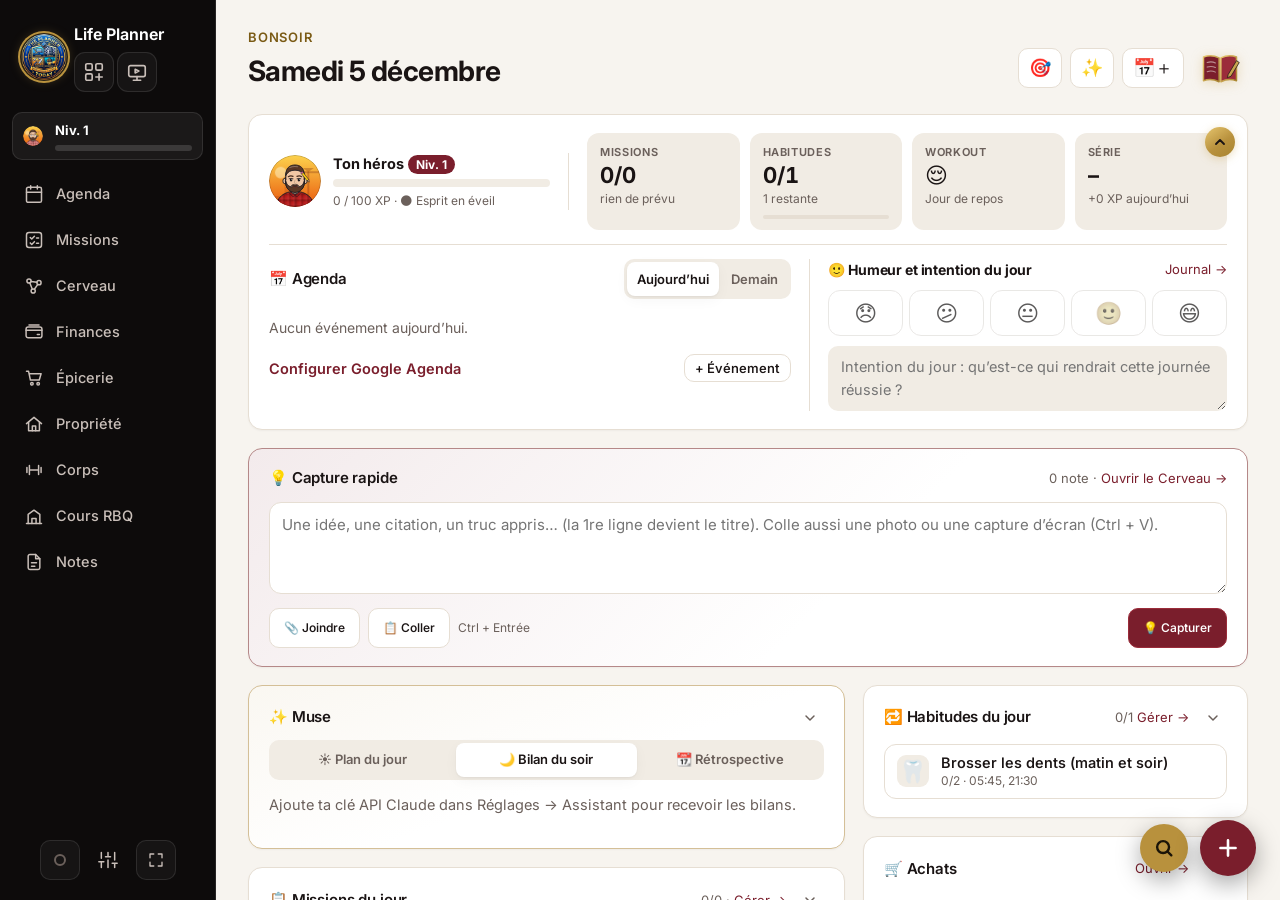
==== commit ee1775a3: "Publish 5e227fa: Épicerie : inventaire frigo/congélateur/garde-manger, liste par rayon et menus de l" ====
--- a/index.html
+++ b/index.html
@@ -51,6 +51,10 @@
         <svg viewBox="0 0 24 24"><rect x="2.5" y="6" width="19" height="13" rx="2.5"/><path d="M2.5 10h19"/><path d="M16 15h2.5"/><path d="M6 3.5h12"/></svg>
         <span>Finances</span>
       </a>
+      <a href="#/epicerie" data-route="epicerie">
+        <svg viewBox="0 0 24 24"><path d="M3 4h2.5l2.2 10.5h10.6L20.5 7H6.6"/><circle cx="9.5" cy="19" r="1.5"/><circle cx="17" cy="19" r="1.5"/></svg>
+        <span>Épicerie</span>
+      </a>
       <a href="#/propriete" data-route="propriete">
         <svg viewBox="0 0 24 24"><path d="M3 11.5 12 4l9 7.5"/><path d="M5.5 9.5V20h13V9.5"/><path d="M10 20v-5.5h4V20"/></svg>
         <span>Propriété</span>
--- a/css/styles.css
+++ b/css/styles.css
@@ -1923,7 +1923,7 @@
 .fi-ch-legend .l1 { background: var(--accent); } .fi-ch-legend .l2 { background: var(--muted); }
 .fi-alerts { border-left: 4px solid var(--warn); }
 .fi-alerts ul { margin: 6px 0 0; padding-left: 18px; line-height: 1.6; }
-.fi-grid { display: grid; grid-template-columns: minmax(0, 1.4fr) minmax(0, 1fr); gap: 14px; align-items: start; }
+.fi-grid { display: grid; grid-template-columns: repeat(auto-fit, minmax(min(100%, 440px), 1fr)); gap: 14px; align-items: start; } /* côte à côte seulement s'il y a la place pour les deux */
 .fi-grid > .card, .fi-side > .card { margin: 0; }
 .fi-side { display: grid; gap: 14px; }
 .fi-budget-card, .fi-setup, .fi-alerts { margin-bottom: 14px; }
@@ -2805,7 +2805,7 @@
 /* Finances : onglets et boutons compacts sur cellulaire */
 .fi-tabs .fi-tab-s, .fi-short { display: none; }
 @media (max-width: 600px) {
-  .fi-bar .fi-tabs { display: grid; grid-template-columns: repeat(6, minmax(0, 1fr)); width: 100%; gap: 2px; padding: 3px; overflow: visible; }
+  .fi-bar .fi-tabs { display: grid; grid-template-columns: repeat(7, minmax(0, 1fr)); width: 100%; gap: 2px; padding: 3px; overflow: visible; }
   .fi-tabs button { display: flex; flex-direction: column; align-items: center; gap: 1px; padding: 6px 2px; min-height: 48px; min-width: 0; font-size: 10.5px; line-height: 1.15; }
   .fi-tabs .fi-tab-ico { font-size: 18px; }
   .fi-tabs .fi-tab-l { display: none; }
@@ -3719,3 +3719,227 @@
   .mdn-body h2 { font-size: 21px; }
   .mdn-table th, .mdn-table td { padding: 7px 9px; font-size: 13.5px; }
 }
+
+/* =========================================================
+   📋 Feuille d'examen (Cours RBQ)
+   ========================================================= */
+.sh-tools { display: flex; flex-wrap: wrap; gap: 10px 14px; align-items: center; margin-bottom: 16px; }
+.sh-tools label { display: flex; align-items: center; gap: 6px; font-size: 13px; color: var(--muted); }
+.sh-tools input { width: 220px; max-width: 100%; }
+.sh-count { margin-left: auto; font-size: 13px; }
+.sh-layout { display: grid; grid-template-columns: minmax(0, 1fr) minmax(0, 1fr); gap: 16px; align-items: start; }
+.sh-group { margin-bottom: 14px; }
+.sh-group h3 { font-size: 14px; margin: 0 0 6px; color: var(--gold-text); }
+.sh-item { display: grid; grid-template-columns: 28px minmax(0, 1fr) auto; gap: 6px; align-items: start; padding: 8px; border: 1px solid var(--border); border-radius: 10px; background: var(--surface); margin-bottom: 6px; }
+.sh-item.off { opacity: .45; }
+.sh-chk input { width: 18px; height: 18px; margin-top: 2px; }
+.sh-txt { font-size: 14px; line-height: 1.5; }
+.sh-txt small { display: block; font-size: 11.5px; }
+.sh-txt .mdn-table { margin: 4px 0 0; }
+.sh-mv { display: flex; flex-direction: column; gap: 2px; }
+.sh-mv .btn { min-height: 26px; height: 26px; width: 30px; padding: 0; }
+.sh-preview-wrap { position: sticky; top: 0; }
+/* La feuille : papier blanc, police serrée, colonnes */
+.sh-paper { background: #fff; color: #111; border-radius: 6px; padding: 10mm 8mm; aspect-ratio: 8.5 / 11; overflow: auto; font-size: var(--fs, 8.5pt); line-height: 1.3; columns: var(--cols, 2); column-gap: 5mm; column-rule: 1px solid #ddd; box-shadow: var(--shadow); }
+.sh-paper h2 { column-span: all; font-size: 1.5em; margin: 0 0 .5em; padding-bottom: .25em; border-bottom: 2px solid #111; color: #111; }
+.sh-paper section { break-inside: auto; margin-bottom: .6em; }
+.sh-paper h4 { font-size: 1.05em; margin: .3em 0 .2em; color: #7a1020; break-after: avoid; }
+.sh-paper .sh-p-item { font-size: 1em; line-height: 1.3; margin: 0 0 .25em; padding-left: .7em; text-indent: -.7em; break-inside: avoid; color: #111; max-width: none; }
+.sh-paper .sh-p-item::before { content: "• "; color: #7a1020; }
+.sh-paper .sh-p-item:has(.mdn-table)::before { content: ""; }
+.sh-paper .sh-p-item:has(.mdn-table) { padding-left: 0; text-indent: 0; }
+.sh-paper .mdn-body strong, .sh-paper strong { color: #000; }
+.sh-paper mark { background: #ffe066; color: #000; padding: 0 .1em; }
+.sh-paper .mdn-table { border-color: #999; border-radius: 0; margin: .2em 0 .4em; overflow: visible; }
+.sh-paper .mdn-table table { font-size: 1em; }
+.sh-paper .mdn-table th, .sh-paper .mdn-table td { padding: .15em .35em; border-color: #bbb; color: #111; white-space: normal; }
+.sh-paper .mdn-table th { background: #eee; }
+.sh-paper .mdn-table tbody tr:nth-child(even) td { background: #f6f6f6; }
+.sh-paper p { margin: 0; }
+.sh-ex { padding: 10px 12px; margin: 8px 0 12px; }
+.sh-ex p { margin: 4px 0 0; }
+@media (max-width: 900px) { .sh-layout { grid-template-columns: 1fr; } .sh-preview-wrap { position: static; } .sh-count { margin-left: 0; width: 100%; } }
+#sh-print-root { display: none; }
+@media print {
+  @page { size: letter; margin: 8mm; }
+  body.sh-printing > *:not(#sh-print-root) { display: none !important; }
+  body.sh-printing { background: #fff !important; }
+  body.sh-printing #sh-print-root { display: block; }
+  body.sh-printing .sh-paper { aspect-ratio: auto; overflow: visible; box-shadow: none; padding: 0; border-radius: 0; -webkit-print-color-adjust: exact; print-color-adjust: exact; }
+}
+.mdn-table th, .mdn-table td { overflow-wrap: normal; word-break: normal; min-width: 4em; }
+.sh-txt .mdn-table th { white-space: normal; }
+
+/* =========================================================
+   ✨ Muse : bilans sur la page Aujourd'hui
+   ========================================================= */
+.t-muse { border-color: color-mix(in srgb, var(--gold) 40%, var(--border)); background: linear-gradient(160deg, color-mix(in srgb, var(--gold) 7%, var(--surface)), var(--surface) 55%); }
+.t-muse .card-head { flex-wrap: wrap; gap: 8px; }
+.muse-tabs button { white-space: nowrap; }
+.muse-body { margin-top: 6px; }
+.muse-text { font-size: 14.5px; line-height: 1.6; }
+.muse-text p { margin: 0 0 .7em; }
+.muse-text strong { color: var(--gold-text); }
+.muse-old { font-size: 12.5px; margin: 0 0 6px; }
+.muse-wait { animation: museP 1.4s ease-in-out infinite; }
+@keyframes museP { 50% { opacity: .45; } }
+.muse-foot { display: flex; flex-wrap: wrap; gap: 6px; align-items: center; margin-top: 6px; }
+.muse-foot small { margin-left: auto; font-size: 12px; }
+.as-msg.bot.mdn-body { font-size: 14px; line-height: 1.55; }
+.as-msg.bot.mdn-body p { margin: 0 0 .5em; }
+.as-msg.bot.mdn-body > :last-child { margin-bottom: 0; }
+#muse-card textarea { min-height: 140px; }
+@media (max-width: 600px) { .muse-tabs { width: 100%; } .muse-tabs button { flex: 1; padding: 6px 4px; font-size: 12.5px; } }
+.t-muse .card-head .muse-tabs { order: 3; width: 100%; }
+.t-muse .card-head .muse-tabs button { flex: 1; }
+
+/* ---------- 📖 Livre d'or (Finances) ---------- */
+.lo-grid { display: grid; grid-template-columns: repeat(auto-fit, minmax(300px, 1fr)); gap: 16px; margin-bottom: 16px; }
+.lo-grid > .card { margin: 0; }
+.lo-acts, .lo-foot { display: flex; flex-wrap: wrap; gap: 8px; margin-top: 10px; }
+.lo-foot { justify-content: flex-end; margin: 8px 0 24px; }
+.lo-env td { padding: 7px 10px; }
+.lo-env tr.done span, .lo-list li.done span { text-decoration: line-through; opacity: .6; }
+.lo-env tfoot td { padding: 9px 10px; font-weight: 600; border-top: 1px solid var(--border); }
+.lo-neg { color: #ef4444; }
+.lo-pos { color: #16a34a; }
+.lo-zero td { opacity: .65; }
+.lo-hz { display: flex; flex-wrap: wrap; gap: 2px; margin: 4px 0 10px; }
+.lo-hz button { flex: 1 1 auto; }
+.lo-list { list-style: none; margin: 0; padding: 0; display: grid; gap: 6px; }
+.lo-list li { padding: 8px 10px; border-radius: 10px; background: var(--surface-2); }
+.lo-rules-list { margin: 0; padding-left: 1.4em; display: grid; gap: 8px; line-height: 1.45; }
+.lo-rules-list li::marker { color: var(--accent, #d4a017); font-weight: 700; }
+.lo-guide summary { cursor: pointer; list-style: none; }
+.lo-guide summary::-webkit-details-marker { display: none; }
+.lo-guide summary h2 { display: inline; margin: 0; }
+.lo-guide summary::after { content: ' ▾'; color: var(--muted); }
+.lo-guide[open] summary::after { content: ' ▴'; }
+.lo-guide .mdn-body { margin-top: 12px; }
+@media (max-width: 760px) {
+  .lo-grid { grid-template-columns: 1fr; }
+  .lo-hz button { font-size: 12.5px; padding: 6px 8px; }
+}
+.lo-table { width: 100%; border-collapse: collapse; font-size: 14px; }
+.lo-table th { text-align: left; font-size: 12px; font-weight: 600; color: var(--muted); padding: 8px 10px; border-bottom: 1px solid var(--border); }
+.lo-table td { padding: 7px 10px; border-bottom: 1px solid color-mix(in srgb, var(--border) 50%, transparent); }
+.lo-table .num { text-align: right; white-space: nowrap; font-variant-numeric: tabular-nums; }
+@media (max-width: 760px) { .lo-table th, .lo-table td { padding: 6px 5px; font-size: 13px; } }
+
+/* ---------- 🧠 Cerveau : sous-menu raffiné + rangées compactes (projets, récents) ---------- */
+.section-tabs.brain-tabs { gap: 2px; padding: 4px; }
+.brain-tabs a { display: inline-flex; align-items: center; gap: 7px; padding: 0 14px; }
+.brain-tabs .bt-ico { font-size: 16px; line-height: 1; }
+.brain-tabs .bt-n { min-width: 20px; height: 20px; padding: 0 6px; border-radius: 999px; display: inline-grid; place-items: center; font-size: 11.5px; font-weight: 700; background: color-mix(in srgb, var(--accent) 22%, transparent); color: var(--text); }
+.brain-tabs .bt-n[hidden] { display: none; }
+.brain-tabs a.on .bt-n { background: color-mix(in srgb, var(--accent) 45%, transparent); }
+@media (max-width: 700px) {
+  .section-tabs.brain-tabs { display: grid; grid-template-columns: repeat(5, minmax(0, 1fr)); width: 100%; }
+  .brain-tabs a { position: relative; flex-direction: column; gap: 2px; padding: 6px 2px; min-height: 50px; font-size: 11px; justify-content: center; }
+  .brain-tabs .bt-ico { font-size: 18px; }
+  .brain-tabs .bt-l { max-width: 100%; overflow: hidden; text-overflow: ellipsis; white-space: nowrap; }
+  .brain-tabs .bt-n { position: absolute; top: 3px; right: 4px; min-width: 17px; height: 17px; font-size: 10px; padding: 0 4px; }
+}
+.brain-strips { display: grid; gap: 8px; margin: 2px 0 14px; }
+.brain-strip { display: flex; align-items: center; gap: 10px; min-width: 0; }
+.brain-strip[hidden] { display: none; }
+.brain-strip .bs-label { flex: none; font-size: 13px; font-weight: 600; color: var(--muted); text-decoration: none; min-width: 84px; }
+.brain-strip a.bs-label:hover { color: var(--text); }
+.brain-strip .bs-row { display: flex; gap: 6px; overflow-x: auto; scrollbar-width: none; min-width: 0; flex: 1; mask-image: linear-gradient(90deg, #000 92%, transparent); }
+.brain-strip .bs-row::-webkit-scrollbar { display: none; }
+.bs-chip { flex: none; display: inline-flex; align-items: center; gap: 8px; max-width: 230px; padding: 5px 10px; border-radius: 999px; border: 1px solid var(--border); background: var(--surface); color: var(--text); font-size: 13px; text-decoration: none; transition: border-color .12s, transform .12s; }
+.bs-chip:hover { border-color: var(--accent); transform: translateY(-1px); }
+.bs-chip span { overflow: hidden; text-overflow: ellipsis; white-space: nowrap; }
+.bs-chip b { flex: none; font-size: 11.5px; padding: 1px 7px; border-radius: 999px; background: linear-gradient(90deg, color-mix(in srgb, var(--accent) 55%, transparent) var(--p), var(--surface-2) var(--p)); }
+.brain-strip .bs-more { flex: none; font-size: 13px; color: var(--muted); text-decoration: none; white-space: nowrap; }
+.brain-strip .bs-more:hover { color: var(--text); }
+@media (max-width: 700px) { .brain-strip .bs-label { min-width: 0; } .brain-strip .bs-more { display: none; } }
+/* Étiquettes d'une note : ajout et retrait */
+.tags-card .card-head { margin-bottom: 8px; }
+.tag-add { display: flex; gap: 6px; margin-bottom: 10px; }
+.tag-add[hidden] { display: none; }
+.tag-add input { flex: 1; min-width: 0; }
+.tag-chip { display: inline-flex; align-items: center; }
+.tag-chip .chip-btn { border-top-right-radius: 0; border-bottom-right-radius: 0; padding-right: 8px; }
+.tag-chip .tag-x { height: 100%; min-height: 32px; padding: 0 9px; border: 1px solid var(--border); border-left: 0; border-radius: 0 999px 999px 0; background: transparent; color: var(--muted); cursor: pointer; font-size: 15px; }
+.tag-chip .tag-x:hover { color: #ef4444; }
+/* Titre d'une note : affiché au complet, sur plusieurs lignes au besoin */
+textarea.note-title { display: block; resize: none; overflow: hidden; min-height: 0; line-height: 1.25; padding-top: 2px; padding-bottom: 2px; white-space: pre-wrap; overflow-wrap: anywhere; }
+.note-title-row { align-items: flex-start; }
+.note-title-row textarea.note-title { flex: 1 1 auto; width: 100%; field-sizing: content; }
+.note-title-row .note-nav { flex: none; margin-top: 2px; }
+/* Tableau « Par catégorie » : s'adapte à la largeur de sa carte (aucune colonne coupée) */
+.fi-grid > .card { container-type: inline-size; min-width: 0; }
+@container (max-width: 540px) {
+  .fi-cat-table thead th, .fi-cat-table tbody td, .fi-cat-table tfoot td { padding: 8px 6px; }
+  .fi-cat-table th:nth-child(5), .fi-cat-table td:nth-child(5) { display: none; }
+  .fi-cat-table .fi-tx-ico { width: 28px; height: 28px; font-size: 14px; }
+}
+@container (max-width: 400px) {
+  .fi-cat-table th:nth-child(3), .fi-cat-table td:nth-child(3) { display: none; }
+}
+
+/* ---------- 🥕 Épicerie ---------- */
+.ep-portions button { padding: 6px 10px; font-size: 13px; }
+.ep-tabs { display: flex; width: 100%; margin-bottom: 14px; }
+.ep-tabs button { flex: 1; padding: 9px 6px; font-weight: 600; white-space: nowrap; }
+.ep-tabs small { background: var(--accent); color: var(--accent-text); border-radius: 99px; padding: 0 7px; font-size: 11px; margin-left: 2px; }
+.ep-tabs small:empty { display: none; }
+.ep-zones { display: grid; gap: 14px; grid-template-columns: repeat(auto-fit, minmax(min(100%, 300px), 1fr)); align-items: start; }
+.ep-zones .card { margin: 0; }
+.ep-add { display: flex; flex-wrap: wrap; gap: 6px; margin-bottom: 10px; }
+.ep-add input[name="t"] { flex: 1 1 150px; min-width: 0; }
+.ep-add input[type="date"] { width: 128px; flex-shrink: 0; color: var(--muted); }
+.ep-items, .ep-list, .ep-week, .ep-ing { list-style: none; margin: 0; padding: 0; }
+.ep-items li, .ep-list li { display: flex; align-items: center; gap: 8px; padding: 6px 0; border-top: 1px solid var(--border); }
+.ep-items li:first-child, .ep-list li:first-child { border-top: 0; }
+.ep-name { flex: 1; min-width: 0; text-align: left; background: none; border: 0; padding: 4px 0; color: var(--text); font: inherit; cursor: pointer; overflow-wrap: anywhere; }
+.ep-acts { display: inline-flex; gap: 4px; flex-shrink: 0; }
+.ep-acts button, .ep-x { width: 32px; height: 32px; border-radius: 9px; border: 1px solid var(--border); background: var(--surface); cursor: pointer; font-size: 14px; color: var(--text); }
+.ep-acts button:hover, .ep-x:hover { background: var(--surface-2); }
+.ep-exp { font-size: 12px; padding: 2px 8px; border-radius: 99px; background: var(--surface-2); color: var(--muted); white-space: nowrap; }
+.ep-exp.warn { background: var(--warn-soft); color: var(--warn); }
+.ep-exp.bad { background: var(--accent-soft); color: var(--danger); font-weight: 600; }
+.ep-empty { margin: 4px 0; }
+.ep-hint { font-size: 13px; margin: 10px 2px 0; }
+.ep-urgent { border-color: var(--gold-border); background: var(--gold-soft); }
+.ep-chips { display: flex; flex-wrap: wrap; gap: 6px; }
+.ep-chip { display: inline-flex; align-items: center; gap: 6px; padding: 4px 6px 4px 12px; border-radius: 99px; background: var(--surface); border: 1px solid var(--border); font-size: 14px; }
+.ep-ideas { margin: 10px 0 0; }
+.ep-ideas .link-btn, .ep-ideas button { background: none; border: 0; padding: 0; color: var(--accent); cursor: pointer; font: inherit; text-decoration: underline; }
+.ep-row-btns { display: flex; flex-wrap: wrap; gap: 8px; margin: 4px 0 12px; }
+.ep-foot { margin: 14px 0 0; }
+.ep-rayon h3 { font-size: 14px; margin: 14px 0 4px; color: var(--muted); }
+.ep-list label { flex: 1; display: flex; align-items: center; gap: 10px; cursor: pointer; min-height: 32px; }
+.ep-list input[type="checkbox"] { width: 20px; height: 20px; accent-color: var(--accent); flex-shrink: 0; }
+.ep-list li.done span { text-decoration: line-through; color: var(--muted); }
+.ep-src { font-size: 12px; opacity: .7; }
+.ep-wk h2 { flex: 1; text-align: center; margin: 0; font-size: 17px; }
+.ep-wk .btn { min-width: 40px; }
+.ep-week li { display: flex; align-items: center; gap: 10px; padding: 8px; border-radius: 12px; }
+.ep-week li + li { margin-top: 2px; }
+.ep-week li.today { background: var(--accent-soft); }
+.ep-dow { width: 42px; flex-shrink: 0; font-weight: 700; font-size: 13px; text-transform: uppercase; color: var(--muted); display: flex; flex-direction: column; line-height: 1.1; }
+.ep-dow small { font-size: 17px; color: var(--text); }
+.ep-week li.today .ep-dow, .ep-week li.today .ep-dow small { color: var(--accent); }
+.ep-week select { flex: 1; min-width: 0; }
+.ep-meal, .ep-rcard { flex: 1; min-width: 0; display: flex; align-items: center; gap: 10px; text-align: left; background: none; border: 0; padding: 2px 0; color: var(--text); font: inherit; cursor: pointer; }
+.ep-meal > span:last-child, .ep-rcard > span:last-child { display: flex; flex-direction: column; min-width: 0; }
+.ep-meal b, .ep-rcard b { line-height: 1.25; }
+.ep-special { cursor: default; }
+.ep-emo { font-size: 24px; line-height: 1; flex-shrink: 0; }
+.ep-filters { margin-bottom: 10px; display: flex; flex-wrap: wrap; gap: 6px; }
+.ep-lib { display: grid; gap: 8px; grid-template-columns: repeat(auto-fill, minmax(min(100%, 250px), 1fr)); }
+.ep-rcard { border: 1px solid var(--border); border-radius: 12px; padding: 10px 12px; background: var(--surface); }
+.ep-rcard:hover { background: var(--surface-2); }
+.ep-ing li { padding: 3px 0; }
+.ep-ing li.have { color: var(--muted); }
+.ep-steps { padding-left: 20px; margin: 0 0 8px; }
+.ep-steps li { margin: 4px 0; }
+.ep-plan-row select { flex: 1; min-width: 0; }
+.ep-rform { display: flex; flex-direction: column; gap: 10px; }
+.ep-rform label { display: flex; flex-direction: column; gap: 4px; font-size: 13px; color: var(--muted); }
+.ep-rform label.ep-check { flex-direction: row; align-items: center; gap: 8px; color: var(--text); font-size: 14px; }
+.ep-r2 { display: flex; gap: 10px; }
+.ep-r2 label { flex: 1; min-width: 0; }
+.ep-r2 label.grow { flex: 2; }
